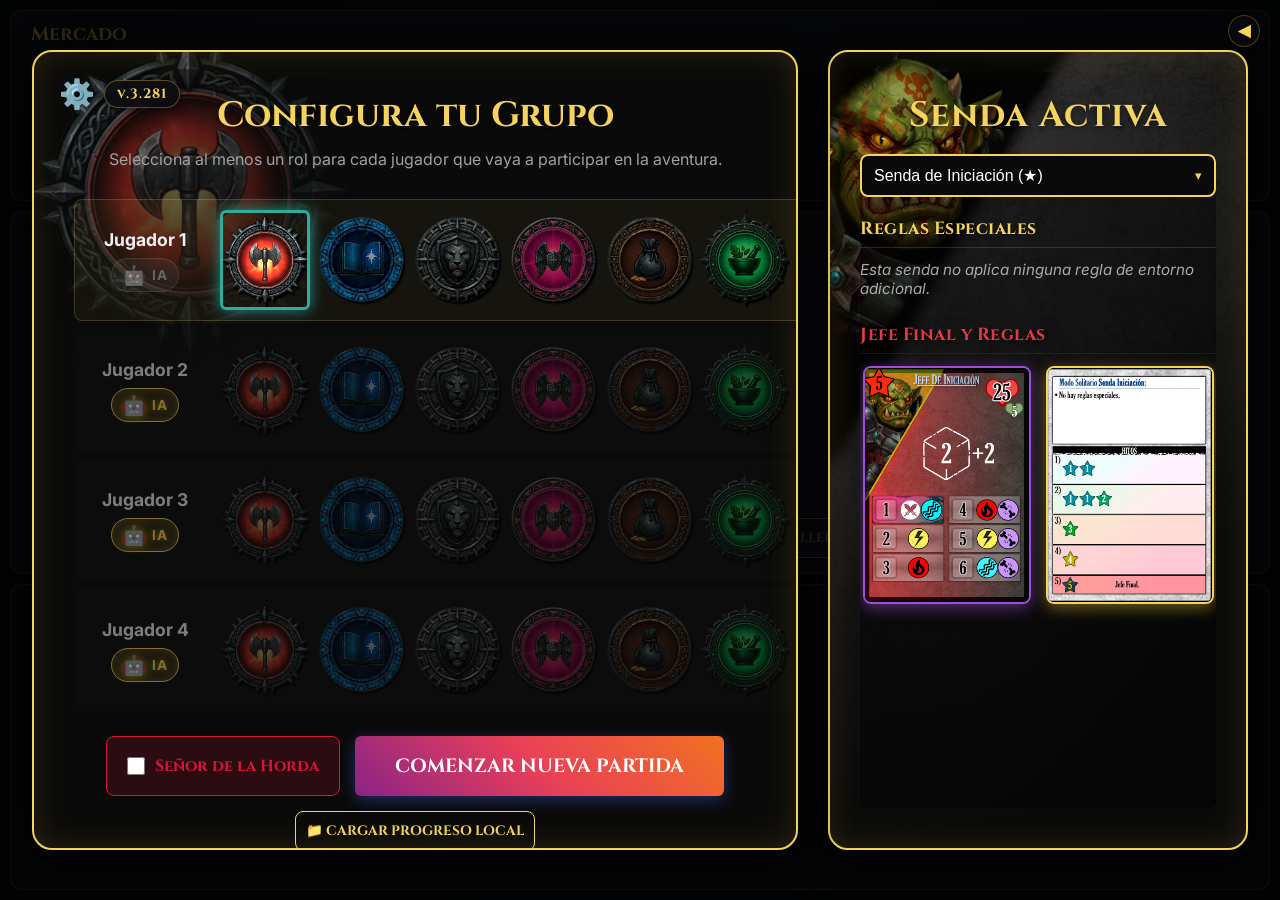
==== index.html @ d4ce9711 "UI: Corregir descripciones de las mejoras del Señor de la Horda para que coincidan exactamente con e" ====
<!DOCTYPE html>
<html lang="es">

<head>
    <meta charset="UTF-8">
    <meta name="viewport" content="width=device-width, initial-scale=1.0">
    <title>Malditos Goblins</title>
    <link rel="stylesheet" href="css/style.css?v=3.281">

    <link rel="icon" type="image/png" href="assets/g1.png">
    <link href="https://fonts.googleapis.com/css2?family=Cinzel:wght@400;700&family=Inter:wght@300;400;600&display=swap"
        rel="stylesheet">
    <script src="js/database.js?v=3.281"></script>

    <style>
        #hl-summon-buttons img,
        #hl-summon-buttons span {
            
            -webkit-user-drag: none !important;
            
        }
    </style>
</head>

<body>
    <!-- PANTALLA DE PRESENTACIÓN (SPLASH SCREEN) -->
    <div id="splash-screen"
        style="position: fixed; top: 0; left: 0; width: 100vw; height: 100vh; background: #0a0a0f; z-index: 999999; display: flex; align-items: center; justify-content: center; transition: opacity 0.8s ease-in-out, visibility 0.8s ease-in-out;">
        <picture id="game-logo-picture" style="display: contents;">
            <source media="(max-width: 768px)" srcset="assets/logomov.png">
            <img id="game-logo" src="assets/logo.png" alt="Malditos Goblins Logo"
                style="max-width: 80%; max-height: 80%; animation: splash-intro 0.7s cubic-bezier(0.25, 1, 0.5, 1) forwards;">
        </picture>
        <script>
            // La etiqueta <picture> maneja automáticamente el cambio de logo en móviles sin retrasos.
            // Solo queda la lógica para el Logo Estacional en escritorio.

            // Lógica para Logo Estacional inmediata
            if (typeof DB !== 'undefined' && DB.seasonalLogos) {
                const now = new Date();
                const currentMM = String(now.getMonth() + 1).padStart(2, '0');
                const currentDD = String(now.getDate()).padStart(2, '0');
                const currentMMDD = `${currentMM}-${currentDD}`;
          
                for (let season of DB.seasonalLogos) {
                    let isActive = false;
                    if (season.fecha_inicio <= season.fecha_fin) {
                        isActive = currentMMDD >= season.fecha_inicio && currentMMDD <= season.fecha_fin;
                    } else {
                        isActive = currentMMDD >= season.fecha_inicio || currentMMDD <= season.fecha_fin;
                    }
          
                    if (isActive) {
                        if (window.innerWidth > 768) {
                            document.getElementById('game-logo').src = season.imagen_mostrar;
                        }
                        break;
                    }
                }
            }
        </script>
    </div>

    <!-- HISTORIAL FLOTANTE GLOBAL -->
    <div
        style="position: fixed; top: 15px; right: 20px; z-index: 99999; display: flex; flex-direction: column; align-items: center; gap: 8px;">
        <!-- BOTÓN FLOTANTE DE TUTORIAL -->


        <div style="display: flex; gap: 8px; align-items: center;">
            <div id="global-menu-collapsible" style="display: none; gap: 8px; align-items: center;">
                <label style="color: #fff; font-size: 0.8rem; display: flex; align-items: center; gap: 5px; cursor: pointer; background: rgba(10,10,15,0.9); padding: 4px 8px; border-radius: 12px; border: 1px solid rgba(212,175,55,0.3);">
                    <input type="checkbox" id="cheat-dice-toggle" style="accent-color: var(--accent-red); cursor: pointer;">
                    Trampas
                </label>
                <button id="btn-toggle-log" class="btn secondary"
                    style="font-size: 0.85rem; padding: 6px 14px; border-radius: 20px; background: rgba(10,10,15,0.9); box-shadow: 0 2px 10px rgba(0,0,0,0.5); display: flex; align-items: center; gap: 6px; border: 1px solid rgba(212, 175, 55, 0.3); height: 32px;"
                    title="Ver Historial de Acciones">📜</button>
                <button id="btn-debug-combat" class="btn secondary"
                    style="border-radius: 20px; padding: 6px 14px; font-size: 0.85rem; box-shadow: 0 2px 10px rgba(0,0,0,0.5); display: flex; align-items: center; gap: 6px; background: rgba(10,10,15,0.9); border: 1px solid #ff3366; color: #ff3366; height: 32px;"
                    title="Ver último combate">🐞</button>
                <button id="btn-save-game" class="btn secondary"
                    style="font-size: 0.85rem; padding: 6px 14px; border-radius: 20px; background: rgba(10,10,15,0.9); box-shadow: 0 2px 10px rgba(0,0,0,0.5); display: flex; align-items: center; gap: 6px; border: 1px solid rgba(212, 175, 55, 0.3); height: 32px;"
                    title="Guardar Partida">💾</button>
                <button id="btn-download-game" class="btn secondary"
                    style="font-size: 0.85rem; padding: 6px 14px; border-radius: 20px; background: rgba(10,10,15,0.9); box-shadow: 0 2px 10px rgba(0,0,0,0.5); display: flex; align-items: center; gap: 6px; border: 1px solid rgba(212, 175, 55, 0.3); height: 32px;"
                    title="Descargar Progreso (Logros)">📥</button>
			    <button id="btn-open-settings" class="btn secondary"
                    style="font-size: 0.85rem; padding: 6px 14px; border-radius: 20px; background: rgba(10,10,15,0.9); box-shadow: 0 2px 10px rgba(0,0,0,0.5); display: flex; align-items: center; gap: 6px; border: 1px solid rgba(212, 175, 55, 0.3); height: 32px;"
                    title="Ajustes de Partida">⚙️</button>
                <button id="btn-toggle-bots" class="btn secondary hidden"
                    style="font-size: 0.85rem; padding: 6px 14px; border-radius: 20px; background: rgba(10,10,15,0.9); box-shadow: 0 2px 10px rgba(0,0,0,0.5); display: flex; align-items: center; gap: 6px; border: 1px solid rgba(212, 175, 55, 0.3); height: 32px;"
                    title="Pausar/Reanudar Bots">⏸️ Bots</button>
            </div>
            <button id="btn-toggle-global-menu" class="btn secondary"
                style="font-size: 1rem; padding: 6px 14px; border-radius: 20px; background: rgba(10,10,15,0.9); box-shadow: 0 2px 10px rgba(0,0,0,0.5); display: flex; align-items: center; justify-content: center; border: 1px solid rgba(212, 175, 55, 0.3); height: 32px; width: 32px;"
                title="Expandir Menú">◀</button>
        </div>
        <button id="btn-tutorial" class="btn primary hidden"
            style="border-radius: 20px; padding: 6px 14px; font-size: 0.85rem; box-shadow: 0 4px 15px rgba(0,0,0,0.8); display: flex; align-items: center; gap: 6px; background: linear-gradient(45deg, #235f8a, #40bae9, #21f2df); border: none; height: 32px;">
            <span style="font-size: 1rem;">❔</span> Ayuda
        </button>


        <!-- POPUP HISTORIAL DESPLEGABLE -->
        <div id="log-panel" style="display: none; position: absolute; top: calc(100% + 5px); right: 0; width: 630px; height: 300px; min-height: 100px; resize: vertical; overflow-y: auto; background: rgba(10, 10, 15, 0.95); border: 2px solid var(--gold); border-radius: 8px; box-shadow: 0 5px 20px rgba(0,0,0,0.9); flex-direction: column; z-index: 10000;">
            <div style="padding: 8px 12px; border-bottom: 1px solid rgba(212, 175, 55, 0.4); display: flex; justify-content: space-between; align-items: center; background: rgba(0,0,0,0.3);">
                <span style="color: var(--gold); font-family: 'Cinzel', serif; font-weight: bold; font-size: 0.9rem; letter-spacing: 1px;">Historial de Acciones</span>
                <div style="display: flex; gap: 5px;">
                    <button id="btn-export-json" class="btn secondary" style="font-size: 0.75rem; padding: 4px 10px; height: auto; border-radius: 15px; border: 1px solid #4cc9f0; color: #4cc9f0; background: transparent; cursor: pointer;">💾 Exportar JSON</button>
                    <button id="btn-export-log" class="btn secondary" style="font-size: 0.75rem; padding: 4px 10px; height: auto; border-radius: 15px; border: 1px solid rgba(212, 175, 55, 0.5);">💾 Exportar HTML</button>
                </div>
            </div>
            <div id="log-content"
                style="padding: 10px; overflow-y: auto; flex-grow: 1; display: flex; flex-direction: column; gap: 5px; font-family: 'Inter', sans-serif; font-size: 0.85rem; color: #ddd;">
                <!-- Logs llenados por JS -->
            </div>
        </div>
    </div>

    <div id="game-container">

        <!-- ZONA SUPERIOR: MERCADO -->
        <header id="market-zone" style="flex-direction: column; align-items: center; padding-top: 5px; margin-bottom: 0; overflow-y: hidden;">

            <div class="market-title" id="market-title-el">
                <h2>Mercado</h2>
            </div>
            <div class="market-decks" id="market-decks">
                <!-- Se llenarán dinámicamente -->
            </div>
<!-- ZONA DEL SEÑOR DE LA HORDA (Invocaciones) -->
              <div id="hl-summon-buttons" style="display: none; flex-wrap: nowrap; gap: 5px; max-width: 100%; padding: 0 10px; overflow-x: auto; overflow-y: hidden; width: 100%; scroll-behavior: smooth;">
                    <!-- INVOCACIONES -->
                    <button class="btn secondary hl-summon-btn" data-level="1" style="border-color: crimson; color: crimson; background: rgba(220,20,60,0.1); flex: 0 0 auto; font-size: 1.05rem; padding: 4px 6px; display: flex; flex-direction: column; align-items: center; justify-content: center; gap: 5px;">
                        <img src="assets/Monstruos/t1.webp" style="height: 125px; object-fit: contain;">
                        <span><span class="cost-text">1</span> PR</span>
                    </button>
                    <button class="btn secondary hl-summon-btn" data-level="2" style="border-color: crimson; color: crimson; background: rgba(220,20,60,0.1); flex: 0 0 auto; font-size: 1.05rem; padding: 4px 6px; display: flex; flex-direction: column; align-items: center; justify-content: center; gap: 5px;">
                        <img src="assets/Monstruos/t2.webp" style="height: 125px; object-fit: contain;">
                        <span><span class="cost-text">2</span> PR</span>
                    </button>
                    <button class="btn secondary hl-summon-btn" data-level="3" style="border-color: crimson; color: crimson; background: rgba(220,20,60,0.1); flex: 0 0 auto; font-size: 1.05rem; padding: 4px 6px; display: flex; flex-direction: column; align-items: center; justify-content: center; gap: 5px;">
                        <img src="assets/Monstruos/t3.webp" style="height: 125px; object-fit: contain;">
                        <span><span class="cost-text">4</span> PR</span>
                    </button>
                    <button class="btn secondary hl-summon-btn" data-level="4" style="border-color: crimson; color: crimson; background: rgba(220,20,60,0.1); flex: 0 0 auto; font-size: 1.05rem; padding: 4px 6px; display: flex; flex-direction: column; align-items: center; justify-content: center; gap: 5px;">
                        <img src="assets/Monstruos/t4.webp" style="height: 125px; object-fit: contain;">
                        <span><span class="cost-text">6</span> PR</span>
                    </button>
                    <button class="btn secondary hl-summon-btn" data-level="5" style="border-color: crimson; color: crimson; background: rgba(220,20,60,0.1); flex: 0 0 auto; font-size: 1.05rem; padding: 4px 6px; display: flex; flex-direction: column; align-items: center; justify-content: center; gap: 5px;">
                        <img src="assets/Monstruos/t5.webp" style="height: 125px; object-fit: contain;">
                        <span><span class="cost-text">9</span> PR</span>
                    </button>
                    <div style="width: 10px; background: transparent; margin: 0; flex: 0 0 auto;"></div>
                    <button class="btn secondary hl-summon-btn" data-level="boss_cazador" style="border-color: #ff3366; color: #ff3366; background: rgba(255,51,102,0.15); font-weight: bold; flex: 0 0 auto; font-size: 1.05rem; padding: 4px 6px; display: flex; flex-direction: column; align-items: center; justify-content: center; gap: 5px;">
                        <img src="assets/Monstruos/Jefes/t5_El-Cazador.webp" style="height: 125px; object-fit: contain;">
                        <span><span class="cost-text">15</span> PR</span>
                    </button>
                    <button class="btn secondary hl-summon-btn" data-level="boss_recaudador" style="border-color: #ff3366; color: #ff3366; background: rgba(255,51,102,0.15); font-weight: bold; flex: 0 0 auto; font-size: 1.05rem; padding: 4px 6px; display: flex; flex-direction: column; align-items: center; justify-content: center; gap: 5px;">
                        <img src="assets/Monstruos/Jefes/t5_Gran-Recaudador.webp" style="height: 125px; object-fit: contain;">
                        <span><span class="cost-text">17</span> PR</span>
                    </button>
                    <button class="btn secondary hl-summon-btn" data-level="boss_rey_brujo" style="border-color: #ff3366; color: #ff3366; background: rgba(255,51,102,0.15); font-weight: bold; flex: 0 0 auto; font-size: 1.05rem; padding: 4px 6px; display: flex; flex-direction: column; align-items: center; justify-content: center; gap: 5px;">
                        <img src="assets/Monstruos/Jefes/t5_Rey-Brujo.webp" style="height: 125px; object-fit: contain;">
                        <span><span class="cost-text">18</span> PR</span>
                    </button>
                    <button class="btn secondary hl-summon-btn" data-level="boss_piromante" style="border-color: #ff3366; color: #ff3366; background: rgba(255,51,102,0.15); font-weight: bold; flex: 0 0 auto; font-size: 1.05rem; padding: 4px 6px; display: flex; flex-direction: column; align-items: center; justify-content: center; gap: 5px;">
                        <img src="assets/Monstruos/Jefes/t5_El-Piromante.webp" style="height: 125px; object-fit: contain;">
                        <span><span class="cost-text">18</span> PR</span>
                    </button>
                    <button class="btn secondary hl-summon-btn" data-level="boss_guerrero" style="border-color: #ff3366; color: #ff3366; background: rgba(255,51,102,0.15); font-weight: bold; flex: 0 0 auto; font-size: 1.05rem; padding: 4px 6px; display: flex; flex-direction: column; align-items: center; justify-content: center; gap: 5px;">
                        <img src="assets/Monstruos/Jefes/t5_Señor-de-la-Guerra.webp" style="height: 125px; object-fit: contain;">
                        <span><span class="cost-text">19</span> PR</span>
                    </button>
                    <button class="btn secondary hl-summon-btn" data-level="boss_la_madre" style="border-color: #ff3366; color: #ff3366; background: rgba(255,51,102,0.15); font-weight: bold; flex: 0 0 auto; font-size: 1.05rem; padding: 4px 6px; display: flex; flex-direction: column; align-items: center; justify-content: center; gap: 5px;">
                        <img src="assets/Monstruos/Jefes/t5_La-Madre.webp" style="height: 125px; object-fit: contain;">
                        <span><span class="cost-text">21</span> PR</span>
                    </button>
                    
                    <!-- SEPARADOR VISUAL -->
                    <div style="width: 10px; background: transparent; margin: 0; flex: 0 0 auto;"></div>

                    <!-- MEJORAS -->
                    <button class="btn secondary hl-upgrade-btn" data-upgrade="piel" title="Piel de Cuero (+1 Absorción de daño, acumulable)" style="border-color: #8a2be2; color: #8a2be2; background: rgba(138,43,226,0.1); flex: 0 0 auto; font-size: 1.05rem; padding: 4px 6px; display: flex; flex-direction: column; align-items: center; justify-content: center; gap: 5px;">
                        <span style="font-size: 54px; line-height: 125px; display: inline-block; filter: drop-shadow(0 0 2px #fff);">🛡️</span>
                        <span><span class="upg-cost-text">1</span> PR</span>
                    </button>
                    <button class="btn secondary hl-upgrade-btn" data-upgrade="frenesi" title="Frenesí (+1 Daño en Represalia, acumulable)" style="border-color: #8a2be2; color: #8a2be2; background: rgba(138,43,226,0.1); flex: 0 0 auto; font-size: 1.05rem; padding: 4px 6px; display: flex; flex-direction: column; align-items: center; justify-content: center; gap: 5px;">
                        <span style="font-size: 54px; line-height: 125px; display: inline-block; filter: drop-shadow(0 0 2px #ff0000);">⚔️</span>
                        <span><span class="upg-cost-text">1</span> PR</span>
                    </button>
                    <button class="btn secondary hl-upgrade-btn" data-upgrade="armadura" title="Armadura Reactiva (1 Daño al atacarle sin escudo, acumulable)" style="border-color: #8a2be2; color: #8a2be2; background: rgba(138,43,226,0.1); flex: 0 0 auto; font-size: 1.05rem; padding: 4px 6px; display: flex; flex-direction: column; align-items: center; justify-content: center; gap: 5px;">
                        <span style="font-size: 54px; line-height: 125px; display: inline-block; filter: drop-shadow(0 0 2px #ffaa00);">💥</span>
                        <span><span class="upg-cost-text">2</span> PR</span>
                    </button>
                    <div style="width: 10px; background: transparent; margin: 0; flex: 0 0 auto;"></div>
                    <button class="btn secondary hl-upgrade-btn" data-upgrade="escozor" title="Imbuir Escozor (Escozor al impactar)" style="border-color: #ff9900; color: #ff9900; background: rgba(255,153,0,0.1); flex: 0 0 auto; font-size: 1.05rem; padding: 4px 6px; display: flex; flex-direction: column; align-items: center; justify-content: center; gap: 5px;">
                        <span style="font-size: 54px; line-height: 125px; display: inline-block;">🔥</span>
                        <span><span class="upg-cost-text">1</span> PR</span>
                    </button>
                    <button class="btn secondary hl-upgrade-btn" data-upgrade="calambre" title="Imbuir Calambre (Calambre al impactar)" style="border-color: #ff9900; color: #ff9900; background: rgba(255,153,0,0.1); flex: 0 0 auto; font-size: 1.05rem; padding: 4px 6px; display: flex; flex-direction: column; align-items: center; justify-content: center; gap: 5px;">
                        <span style="font-size: 54px; line-height: 125px; display: inline-block;">⚡</span>
                        <span><span class="upg-cost-text">1</span> PR</span>
                    </button>
                    <button class="btn secondary hl-upgrade-btn" data-upgrade="tembleque" title="Imbuir Tembleque (Tembleque al impactar)" style="border-color: #ff9900; color: #ff9900; background: rgba(255,153,0,0.1); flex: 0 0 auto; font-size: 1.05rem; padding: 4px 6px; display: flex; flex-direction: column; align-items: center; justify-content: center; gap: 5px;">
                        <span style="font-size: 54px; line-height: 125px; display: inline-block;">🧊</span>
                        <span><span class="upg-cost-text">2</span> PR</span>
                    </button>

              
        </header>

        <!-- ZONA CENTRAL: CAMPO DE BATALLA -->
        <main id="battlefield-zone">
            <!-- PASTILLA IZQUIERDA: NIVEL Y PEX DEL GRUPO -->
            <div class="group-info">
                <h2 style="margin: 0; font-size: 1.2rem; color: var(--gold);">⭐ Nivel: <span id="group-level">1</span>
                </h2>
                <p style="margin: 0; font-size: 0.9rem; color: #ccc;">✨ PEX: <span id="group-pex">0</span>/<span
                        id="group-next-pex">2</span></p>
            </div>

            <div class="wave-info" style="text-align: center;">
                <h2 style="margin: 0; font-size: 1.2rem;">Oleada: <span id="wave-level">1</span></h2>

                <div id="action-stars-container"
                    style="display: flex; gap: 6px; justify-content: center; align-items: center;">
                    <span class="action-star"
                        style="color: #444; font-size: 1.4rem; transition: color 0.3s ease;">★</span>
                    <span class="action-star"
                        style="color: #444; font-size: 1.4rem; transition: color 0.3s ease;">★</span>
                    <span class="action-star"
                        style="color: #444; font-size: 1.4rem; transition: color 0.3s ease;">★</span>
                </div>
            </div>

            <!-- Señor de la Horda Info -->
            

            <!-- Action Notification (Centered in Battlefield) -->
            <div id="action-notification" class="hidden">
                <div class="action-toast-content"
                    style="display: flex; flex-direction: column; align-items: center; gap: 5px;">
                    <span class="action-label">ACCIÓN</span>
                    <div id="toast-action-stars" style="display: flex; gap: 10px; justify-content: center;">
                        <span class="toast-star"
                            style="color: #444; font-size: 2.5rem; transition: color 0.3s ease;">★</span>
                        <span class="toast-star"
                            style="color: #444; font-size: 2.5rem; transition: color 0.3s ease;">★</span>
                        <span class="toast-star"
                            style="color: #444; font-size: 2.5rem; transition: color 0.3s ease;">★</span>
                    </div>
                </div>
            </div>

            <div class="goblins-container" id="goblins-container">
                <!-- Se llenarán dinámicamente -->
            </div>

            <div class="battle-actions" id="action-buttons" style="justify-content: center; position: relative;">
                <div id="hito-actions" style="display: flex; gap: 5px; position: absolute; left: 20px;">
                    <button id="btn-deploy-hito" class="btn secondary"
                        style="font-size: 0.85rem; padding: 5px 10px; position: relative;"><span class="btn-text">Enfrentar Hito 1</span><img src="assets/btn_hito.png" class="mobile-btn-icon" alt="Hito"><span class="hito-mobile-number">1</span></button>
                    <button id="btn-info-hitos" class="btn secondary"
                        style="font-size: 0.85rem; border-radius: 50%; width: 30px; padding: 0;">?</button>
                <button id="btn-horda-pr" class="btn secondary hidden" style="font-size: 0.85rem; padding: 5px 10px; position: relative; border-color: #ff3333; color: #ff3333; cursor: help;">
                    <span class="btn-text" style="color: #ff3333; font-weight: bold;">PUNTOS DE RENCOR: <span id="horda-pr">0</span></span>
                    <img src="assets/icoSH.png" class="mobile-btn-icon" alt="Rencor" style="filter: drop-shadow(0 0 2px red);">
                    <span class="hito-mobile-number" id="horda-pr-mobile" style="color: white; text-shadow: 0 0 2px red;">0</span>
                </button>
                </div>

                <button id="btn-confirm-attack" class="btn primary"
                    title="Selecciona goblins en la mesa y pulsa aquí para atacarlos"><span class="txt-largo">Atacar Goblins (0)</span><span class="txt-corto">Atacar (0)</span><img src="assets/btn_combat.png" class="mobile-btn-icon" alt="Atacar"></button>
                <button id="btn-gold" class="btn secondary"><span class="txt-largo">Cobrar 1 mo</span><span class="txt-corto">+1 mo</span><img src="assets/btn_gold.png" class="mobile-btn-icon" alt="Oro"></button>
                <button id="btn-gold-dmg" class="btn secondary"><span class="txt-largo">Cobrar 2 mo + 1 Daño</span><span class="txt-corto">+2 mo + 1 Daño</span><img src="assets/btn_gold-dmg.png" class="mobile-btn-icon" alt="Oro y Daño"></button>
                <button id="btn-role" class="btn secondary"><span class="btn-text">Rellenar Rol</span><img src="assets/btn_role.png" class="mobile-btn-icon" alt="Rol"></button>

                <button id="btn-hl-toggle-view" class="btn secondary" style="display: none; padding: 5px 15px; background: rgba(50,50,50,0.8); color: white; border: 1px solid #555; border-radius: 5px; cursor: pointer; font-family: 'Cinzel', serif; font-weight: bold; transition: all 0.2s; margin-right: 10px;">
                      Mercado
                  </button>
                  <button id="btn-end-turn" class="btn primary"
                    style="background: linear-gradient(45deg, #2a9d8f, #264653);"><span class="txt-largo">Finalizar Turno</span><span class="txt-corto">Finalizar</span></button>
            </div>
        </main>

        <footer id="players-zone">
            <div class="players-container" id="players-container">
                <!-- Se llenará dinámicamente con los paneles de los jugadores -->
            </div>
        </footer>
    </div>

    <div id="combat-overlay" class="hidden">
        <!-- SVG para las flechas de asignación de dados y objetivos -->
        <svg id="combat-arrows-svg" style="position: absolute; top: 0; left: 0; width: 100%; height: 100%; pointer-events: none; z-index: 1000;">
            <defs>
                <marker id="arrowhead-gold" markerWidth="6" markerHeight="5" refX="5" refY="2.5" orient="auto">
                    <path d="M0,0 L6,2.5 L0,5 Z" fill="#d4af37"></path>
                </marker>
                <marker id="arrowhead-blue" markerWidth="6" markerHeight="5" refX="5" refY="2.5" orient="auto">
                    <path d="M0,0 L6,2.5 L0,5 Z" fill="#00d2ff"></path>
                </marker>
                <marker id="arrowhead-green" markerWidth="6" markerHeight="5" refX="5" refY="2.5" orient="auto">
                    <path d="M0,0 L6,2.5 L0,5 Z" fill="#33cc33"></path>
                </marker>
                <marker id="arrowhead-red" markerWidth="6" markerHeight="5" refX="5" refY="2.5" orient="auto">
                    <path d="M0,0 L6,2.5 L0,5 Z" fill="#ff4d4d"></path>
                </marker>
            </defs>
        </svg>
        <div class="combat-panel"
            style="max-width: 95%; width: 95%; height: 91vh; display: flex; flex-direction: row; gap: 20px;">
            <!-- SIDEBAR IZQUIERDO -->
            <div id="combat-sidebar"
                style="width: 250px; flex-shrink: 0; display: flex; flex-direction: column; border-right: 1px solid rgba(212, 175, 55, 0.3); padding-right: 20px; justify-content: space-between;">
                <div>
                    <h2 id="combat-title" style="font-size: 1.25rem; text-transform: uppercase;">Fase de Combate</h2>
                    
					<div id="combat-player-stats"
                        style="display: flex; flex-direction: column; gap: 10px; text-align: left;"></div>
						
                    <!-- Contenedor para bocadillos de bot en combate -->
                    <div id="combat-bot-bubbles-container" style="position: relative; margin-top: 20px; width: 100%;">
                        <!-- Bocadillos de combate para hasta 4 jugadores -->
                        <div id="combat-bot-bubble-0" class="combat-bot-bubble" style="display: none;">
                            <div id="combat-bot-bubble-text-0" style="line-height: 1.4;"></div>
                            <div style="position: absolute; bottom: -10px; left: 50%; transform: translateX(-50%); width: 0; height: 0; border-left: 10px solid transparent; border-right: 10px solid transparent; border-top: 10px solid var(--gold); transition: border-top-color 0.3s;"></div>
                            <div style="position: absolute; bottom: -7px; left: 50%; transform: translateX(-50%); width: 0; height: 0; border-left: 7px solid transparent; border-right: 7px solid transparent; border-top: 7px solid rgba(245, 245, 250, 0.95);"></div>
                        </div>
                        <div id="combat-bot-bubble-1" class="combat-bot-bubble" style="display: none;">
                            <div id="combat-bot-bubble-text-1" style="line-height: 1.4;"></div>
                            <div style="position: absolute; bottom: -10px; left: 50%; transform: translateX(-50%); width: 0; height: 0; border-left: 10px solid transparent; border-right: 10px solid transparent; border-top: 10px solid var(--gold); transition: border-top-color 0.3s;"></div>
                            <div style="position: absolute; bottom: -7px; left: 50%; transform: translateX(-50%); width: 0; height: 0; border-left: 7px solid transparent; border-right: 7px solid transparent; border-top: 7px solid rgba(245, 245, 250, 0.95);"></div>
                        </div>
                        <div id="combat-bot-bubble-2" class="combat-bot-bubble" style="display: none;">
                            <div id="combat-bot-bubble-text-2" style="line-height: 1.4;"></div>
                            <div style="position: absolute; bottom: -10px; left: 50%; transform: translateX(-50%); width: 0; height: 0; border-left: 10px solid transparent; border-right: 10px solid transparent; border-top: 10px solid var(--gold); transition: border-top-color 0.3s;"></div>
                            <div style="position: absolute; bottom: -7px; left: 50%; transform: translateX(-50%); width: 0; height: 0; border-left: 7px solid transparent; border-right: 7px solid transparent; border-top: 7px solid rgba(245, 245, 250, 0.95);"></div>
                        </div>
                        <div id="combat-bot-bubble-3" class="combat-bot-bubble" style="display: none;">
                            <div id="combat-bot-bubble-text-3" style="line-height: 1.4;"></div>
                            <div style="position: absolute; bottom: -10px; left: 50%; transform: translateX(-50%); width: 0; height: 0; border-left: 10px solid transparent; border-right: 10px solid transparent; border-top: 10px solid var(--gold); transition: border-top-color 0.3s;"></div>
                            <div style="position: absolute; bottom: -7px; left: 50%; transform: translateX(-50%); width: 0; height: 0; border-left: 7px solid transparent; border-right: 7px solid transparent; border-top: 7px solid rgba(245, 245, 250, 0.95);"></div>
                        </div>
                    </div>

                    
                </div>
                <div style="display: flex; flex-direction: column; gap: 10px; margin-top: 20px;">
                    <button id="btn-cancel-combat" class="btn secondary">Cancelar Combate</button>
                </div>
            </div>

            <!-- ZONA PRINCIPAL DERECHA -->
            <div id="combat-main"
                style="flex-grow: 1; display: flex; flex-direction: column; justify-content: flex-start; overflow-y: auto; padding: 1px 0;">
                <div
                    style="margin: 0 auto; padding-top: 10px; display: flex; flex-direction: column; gap: 10px; align-items: center; width: 100%;">
                    <div id="combat-goblins-container"
                        style="display: flex; gap: 20px; justify-content: center; flex-wrap: wrap; align-items: center; width: 100%; margin-bottom: 15px;">
                    </div>

                    <div id="combat-dice-pool"
                        style="display: flex; gap: 15px; flex-wrap: wrap; justify-content: center; width: 100%;">
                        <!-- Dados dinámicos -->
                    </div>

                    <div class="combat-equipment" id="combat-equipment-slots"
                        style="width: 100%; justify-content: center;">
                        <!-- Se llenará dinámicamente -->
                    </div>
                    <button id="btn-resolve-combat" class="btn primary"
                        style="margin-top: 10px; padding: 12px 40px; min-width: 220px; font-size: 1.1rem;">Resolver
                        Ataque</button>
                    <!-- Loader para cuando gestiona un Bot -->
                    <div id="bot-combat-loader" class="hidden" style="margin-top: 10px; display: flex; flex-direction: column; align-items: center; gap: 8px;">
                        <div class="bot-combat-spinner"></div>
                        <div id="bot-combat-countdown" style="font-family: 'Cinzel', serif; color: var(--gold); font-size: 1.1rem; font-weight: bold; letter-spacing: 1px; text-shadow: 0 2px 4px rgba(0,0,0,0.8);">El bot está decidiendo...</div>
                    </div>
                </div>
            </div>
        </div>
    </div>

            <!-- MODAL DE INICIO Y SETUP -->
    <div id="setup-modal" class="modal">
      <div id="setup-modal-layout">
        <!-- PANEL IZQUIERDO: CONFIGURACION DE GRUPO -->
        <div class="modal-content" id="setup-content"
            style="max-width: 1150px; width: 95%; height: 800px; max-height: 92vh; overflow-y: auto; padding: 40px; position: relative; margin: 0; box-sizing: border-box; display: flex; flex-direction: column; justify-content: space-between; border: 2px solid var(--gold); border-radius: 20px; box-shadow: 0 10px 50px rgba(0,0,0,0.9), inset 0 0 35px rgba(212, 175, 55, 0.15); background: rgba(10, 10, 10, 0.95);">
            <div id="setup-header-wrapper">
                <!-- BOTON DE ENGRANAJE PARA AJUSTES INICIALES -->
                <button id="btn-open-settings-setup"
                    style="position: absolute; top: 25px; left: 25px; background: transparent; border: none; font-size: 1.8rem; cursor: pointer; display: flex; align-items: center; justify-content: center; color: var(--gold); transition: transform 0.3s ease; padding: 0; box-shadow: none;"
                    title="Ajustes Iniciales de Partida" onmouseover="this.style.transform='rotate(45deg)'"
                    onmouseout="this.style.transform='rotate(0deg)'">
                    ⚙️
                </button>

                <div id="game-version-badge"
                    style="position: absolute; top: 28px; left: 70px; z-index: 10; font-family: 'Cinzel', serif; font-size: 0.85rem; font-weight: bold; color: var(--gold); background: rgba(10, 10, 15, 0.8); padding: 4px 12px; border: 1px solid rgba(212, 175, 55, 0.4); border-radius: 20px; box-shadow: 0 2px 10px rgba(0,0,0,0.5); backdrop-filter: blur(5px); letter-spacing: 1px;">
                    v.3.281
                </div>

                <h2 class="setup-title" style="margin-top: 0; margin-bottom: 10px; font-size: 2.2rem; text-align: center;">Configura tu Grupo</h2>
                <p class="setup-subtitle" style="font-size: 1rem; color: var(--text-dim); margin-bottom: 30px; text-align: center;">Selecciona al menos un rol para cada jugador que vaya a participar en la aventura.</p>
                
                

                <div id="setup-columns-container" style="display: flex; gap: 40px; align-items: flex-start; justify-content: space-between;">
                    <!-- COLUMNA IZQUIERDA: SELECCION -->
                    <div id="role-selection-container"
                        style="flex-grow: 1; text-align: left; display: flex; flex-direction: column; gap: 8px;">
                        <!-- Se llena dinamicamente -->
                    </div>

                    <!-- COLUMNA DERECHA: VISOR DE CARTA DE ROL Y LOGROS -->
                    <div style="display: flex; flex-direction: column; gap: 10px;">
                        <div id="setup-role-preview"
                            style="width: 260px; flex-shrink: 0; display: flex; flex-direction: column; align-items: center; justify-content: flex-start; background: rgba(0,0,0,0.5); border: 1px solid rgba(255,255,255,0.15); border-radius: 16px; padding: 15px 15px 10px 15px; height: 430px; min-height: 430px; max-height: 430px; box-sizing: border-box; overflow: hidden; box-shadow: inset 0 0 25px rgba(0,0,0,0.6);">
                            <div id="setup-role-name"
                                style="margin-bottom: 10px; width: 100%; height: 26px; flex-shrink: 0; display: flex; align-items: center; justify-content: center; font-size: 1.1rem; font-weight: 700; letter-spacing: 1px; color: var(--gold); text-align: center; font-family: 'Cinzel', serif; text-shadow: 0 2px 5px rgba(0,0,0,0.8);">
                            </div>
                            <div id="setup-role-card"
                                style="width: 180px; height: 270px; flex-shrink: 0; background-image: url('assets/Roles/back_rol.webp'); background-size: cover; background-position: center; border-radius: 10px; border: 2px solid var(--gold); box-shadow: 0 6px 20px rgba(0,0,0,0.7); transition: background-image 0.2s ease;">
                            </div>
                            <div id="setup-role-effect"
                                style="margin-top: 12px; width: 100%; height: 60px; min-height: 60px; max-height: 60px; flex-shrink: 0; display: flex; align-items: flex-start; justify-content: center; font-size: 0.9rem; font-weight: 600; line-height: 1.3; letter-spacing: 0.5px; color: var(--gold); text-align: center; font-family: 'Cinzel', serif; overflow: hidden;">
                            </div>
                        </div>
                        <div id="setup-role-achievements"
                            style="width: 290px; display: flex; flex-wrap: wrap; gap: 4px; justify-content: center;">
                        </div>
                    </div>
                </div>
            </div>

            <div id="setup-start-buttons" style="display: flex; flex-direction: row; flex-wrap: wrap; gap: 15px; margin-top: 25px; justify-content: center;">
                <label id="lbl-horde-lord" style="cursor: pointer; display: flex; align-items: center; gap: 10px; background: rgba(220, 20, 60, 0.15); border: 1px solid crimson; padding: 10px 20px; border-radius: 8px; color: crimson; font-weight: bold; font-family: 'Cinzel', serif; transition: all 0.3s;">
                        <input type="checkbox" id="toggle-horde-lord" style="accent-color: crimson; width: 18px; height: 18px; cursor: pointer;">
                        Señor de la Horda
                    </label>
                <button id="btn-start-game" class="btn primary"
                    style="padding: 15px 40px; font-size: 1.2rem; min-width: 250px; font-family: 'Cinzel', serif;">
                    Comenzar Nueva Partida
                </button>
                <button id="btn-load-game" class="btn primary"
                    style="display: none; padding: 10px; font-size: 0.85rem; font-family: 'Cinzel', serif; background: linear-gradient(45deg, #1f6b45, #2ecc71); box-shadow: 0 0 15px rgba(46, 204, 113, 0.5);">
                    &#128190; Continuar Partida Guardada
                </button>
                <button id="btn-load-file" class="btn secondary" style="padding: 10px; font-size: 0.85rem; font-family: 'Cinzel', serif; border: 1px solid var(--gold); border-radius: 8px;">
                    📁 Cargar Progreso Local
                </button>
                <input type="file" id="input-load-file" accept=".json" style="display: none;">
            </div>
        </div>

        <!-- PANEL DERECHO: SELECCION DE SENDA -->
        <div class="modal-content" id="setup-senda-content"
            style="max-width: 420px; width: 95%; height: 800px; max-height: 92vh; overflow-y: auto; padding: 40px 30px; margin: 0; box-sizing: border-box; display: flex; flex-direction: column; justify-content: flex-start; border: 2px solid var(--gold); border-radius: 20px; box-shadow: 0 10px 50px rgba(0,0,0,0.9), inset 0 0 35px rgba(212, 175, 55, 0.15); background: rgba(10, 10, 10, 0.95);">
            <h2 class="setup-title" style="margin-top: 0; margin-bottom: 15px; font-size: 2.2rem; font-family: 'Cinzel', serif; color: var(--gold); text-align: center; letter-spacing: 1px;">Senda Activa</h2>

            <!-- Contenedor unificado de Selector y Reglas -->
            <div style="text-align: left; background: rgba(0, 0, 0, 0.4); border: 0px solid rgba(212, 175, 55, 0.2); border-radius: 7px; flex-grow: 1; overflow-y: auto; box-sizing: border-box; display: flex; flex-direction: column; gap: 20px;">
                <!-- Selector de Senda -->
                <select id="select-senda" style="width: 100%; padding: 10px 12px; border-radius: 8px; border: 2px solid var(--gold); background: #0a0a0a; color: #fff; font-size: 1rem; font-family: 'Outfit', sans-serif; outline: none; cursor: pointer; transition: all 0.3s ease; flex-shrink: 0;">
                    <option value="iniciacion" selected>Senda de Iniciación (★)</option>
                    <option value="guerrero">Senda de El Zeñor de la Guerra (★★)</option>
                    <option value="rey_brujo">Senda de El Rey Brujo (★★★)</option>
					<option value="recaudador">Senda de El Gran Recaudador (★★★)</option>
                    <option value="piromante">Senda de El Piromante (★★★★)</option>
                    <option value="cazador">Senda de El Cazador (★★★★)</option>
                    <option value="la_madre">Senda de La Madre (★★★★★)</option>
                    <option value="horda">Modalidad: Señor de la Horda</option>
                </select>

                <!-- Previsualizacion de Reglas de Senda -->
                <div id="setup-senda-preview" style="flex-grow: 1;">
                    <!-- Se llena dinamicamente -->
                </div>
            </div>
        </div>
      </div>
    </div>

    <!-- MODAL DE AJUSTES INICIALES DE LA PARTIDA -->
    <div id="settings-modal" class="modal hidden" style="z-index: 4000;">
        <div class="modal-content"
            style="width: 680px; max-width: 95%; background: rgba(15, 15, 15, 0.95); border: 2px solid var(--gold); border-radius: 18px; box-shadow: 0 10px 50px rgba(0,0,0,0.9), inset 0 0 30px rgba(212,175,55,0.15); padding: 0 25px; position: relative;">
            <button id="btn-close-settings-x"
                style="position: absolute; top: 12px; right: 15px; background: transparent; border: none; color: #aaa; font-size: 1.5rem; cursor: pointer;"
                onmouseover="this.style.color='#fff'" onmouseout="this.style.color='#aaa'">×</button>
            <h3
                style="margin: 0; padding-top: 18px; font-size: 1.5rem; color: var(--gold); font-family: 'Cinzel', serif; text-align: center; letter-spacing: 1.5px; border-bottom: 1px solid rgba(212, 175, 55, 0.2); padding-bottom: 12px; margin-bottom: 20px;">
                Ajustes Iniciales</h3>
            <div style="display: flex; flex-wrap: wrap; gap: 20px; margin: 0 0 20px 0;">
                <!-- COLUMNA 1: JUGADOR -->
                <div style="flex: 1; min-width: 280px; display: flex; flex-direction: column; gap: 10px;">
                    <h4
                        style="margin: 0; color: var(--gold); border-bottom: 1px solid rgba(212,175,55,0.3); padding-bottom: 6px; font-size: 1.1rem; font-family: 'Cinzel', serif; text-align: center;">
                        Atributos del Jugador</h4>
                    <!-- Nivel Inicial -->
                    <div
                        style="display: flex; flex-direction: column; gap: 6px; background: rgba(255,255,255,0.03); padding: 8px 16px; border-radius: 12px; border: 1px solid rgba(255,255,255,0.1);">
                        <div style="display: flex; justify-content: space-between; align-items: center;">
                            <label for="input-init-level"
                                style="font-size: 1.05rem; color: #00f5d4; font-weight: bold; display: flex; align-items: center; gap: 8px; margin: 0;">⭐
                                Nivel</label>
                            <input id="input-init-level" type="number" min="1" max="4" value="1"
                                style="width: 70px; padding: 4px 8px; border-radius: 6px; border: 2px solid #00f5d4; background: #0a0a0a; color: #fff; font-size: 1.2rem; font-weight: bold; text-align: center; font-family: 'Outfit', sans-serif; outline: none; margin: 0 !important;"
                                oninput="document.getElementById('range-init-level').value=this.value; let newHp = 10 + (this.value - 1) * 5; document.getElementById('input-init-hp').value = newHp; document.getElementById('range-init-hp').value = newHp; document.getElementById('input-init-maxhp').value = newHp; document.getElementById('range-init-maxhp').value = newHp;">
                        </div>
                        <input id="range-init-level" type="range" min="1" max="4" value="1"
                            style="width: 100%; accent-color: #00f5d4; cursor: pointer; margin: 0 !important;"
                            oninput="document.getElementById('input-init-level').value=this.value; let newHp = 10 + (this.value - 1) * 5; document.getElementById('input-init-hp').value = newHp; document.getElementById('range-init-hp').value = newHp; document.getElementById('input-init-maxhp').value = newHp; document.getElementById('range-init-maxhp').value = newHp;">
                    </div>
                    <!-- Puntos de Vida -->
                    <div
                        style="display: flex; flex-direction: column; gap: 6px; background: rgba(255,255,255,0.03); padding: 8px 16px; border-radius: 12px; border: 1px solid rgba(255,255,255,0.1);">
                        <div style="display: flex; justify-content: space-between; align-items: center;">
                            <label for="input-init-hp"
                                style="font-size: 1.05rem; color: #fff; font-weight: bold; display: flex; align-items: center; gap: 8px; margin: 0;">❤️
                                Vida</label>
                            <input id="input-init-hp" type="number" min="1" max="100" value="10"
                                style="width: 70px; padding: 4px 8px; border-radius: 6px; border: 2px solid var(--accent-red); background: #0a0a0a; color: #fff; font-size: 1.2rem; font-weight: bold; text-align: center; font-family: 'Outfit', sans-serif; outline: none; margin: 0 !important;"
                                oninput="document.getElementById('range-init-hp').value=this.value">
                        </div>
                        <input id="range-init-hp" type="range" min="1" max="100" value="10"
                            style="width: 100%; accent-color: var(--accent-red); cursor: pointer; margin: 0 !important;"
                            oninput="document.getElementById('input-init-hp').value=this.value">
                    </div>
                    <!-- Vida Máxima Inicial -->
                    <div
                        style="display: flex; flex-direction: column; gap: 6px; background: rgba(255,255,255,0.03); padding: 8px 16px; border-radius: 12px; border: 1px solid rgba(255,255,255,0.1);">
                        <div style="display: flex; justify-content: space-between; align-items: center;">
                            <label for="input-init-maxhp"
                                style="font-size: 1.05rem; color: #ff477e; font-weight: bold; display: flex; align-items: center; gap: 8px; margin: 0;">💖
                                Vida Máxima</label>
                            <input id="input-init-maxhp" type="number" min="1" max="100" value="10"
                                style="width: 70px; padding: 4px 8px; border-radius: 6px; border: 2px solid #ff477e; background: #0a0a0a; color: #fff; font-size: 1.2rem; font-weight: bold; text-align: center; font-family: 'Outfit', sans-serif; outline: none; margin: 0 !important;"
                                oninput="document.getElementById('range-init-maxhp').value=this.value">
                        </div>
                        <input id="range-init-maxhp" type="range" min="1" max="100" value="10"
                            style="width: 100%; accent-color: #ff477e; cursor: pointer; margin: 0 !important;"
                            oninput="document.getElementById('input-init-maxhp').value=this.value">
                    </div>
                    <!-- Energía Inicial -->
                    <div
                        style="display: flex; flex-direction: column; gap: 6px; background: rgba(255,255,255,0.03); padding: 8px 16px; border-radius: 12px; border: 1px solid rgba(255,255,255,0.1);">
                        <div style="display: flex; justify-content: space-between; align-items: center;">
                            <label for="input-init-energy"
                                style="font-size: 1.05rem; color: #00d2ff; font-weight: bold; display: flex; align-items: center; gap: 8px; margin: 0;">🔷
                                Energía</label>
                            <input id="input-init-energy" type="number" min="0" max="100" value="0"
                                style="width: 70px; padding: 4px 8px; border-radius: 6px; border: 2px solid #00d2ff; background: #0a0a0a; color: #fff; font-size: 1.2rem; font-weight: bold; text-align: center; font-family: 'Outfit', sans-serif; outline: none; margin: 0 !important;"
                                oninput="document.getElementById('range-init-energy').value=this.value">
                        </div>
                        <input id="range-init-energy" type="range" min="0" max="100" value="0"
                            style="width: 100%; accent-color: #00d2ff; cursor: pointer; margin: 0 !important;"
                            oninput="document.getElementById('input-init-energy').value=this.value">
                    </div>
                    <!-- Monedas Iniciales -->
                    <div
                        style="display: flex; flex-direction: column; gap: 6px; background: rgba(255,255,255,0.03); padding: 8px 16px; border-radius: 12px; border: 1px solid rgba(255,255,255,0.1);">
                        <div style="display: flex; justify-content: space-between; align-items: center;">
                            <label for="input-init-gold"
                                style="font-size: 1.05rem; color: var(--gold); font-weight: bold; display: flex; align-items: center; gap: 8px; margin: 0;">
                                <svg viewBox="0 0 24 24" width="18" height="18" style="vertical-align: middle;">
                                    <circle cx="12" cy="12" r="10" fill="#ffd700" stroke="#c79a32" stroke-width="2" />
                                    <circle cx="12" cy="12" r="7" fill="none" stroke="#e6c200" stroke-width="1"
                                        stroke-dasharray="2,2" />
                                    <path d="M12 7v10" stroke="#c79a32" stroke-width="2" stroke-linecap="round" />
                                </svg>
                                Monedas (mo)
                            </label>
                            <input id="input-init-gold" type="number" min="0" max="50" value="2"
                                style="width: 70px; padding: 4px 8px; border-radius: 6px; border: 2px solid var(--gold); background: #0a0a0a; color: #fff; font-size: 1.2rem; font-weight: bold; text-align: center; font-family: 'Outfit', sans-serif; outline: none; margin: 0 !important;"
                                oninput="document.getElementById('range-init-gold').value=this.value">
                        </div>
                        <input id="range-init-gold" type="range" min="0" max="50" value="2"
                            style="width: 100%; accent-color: var(--gold); cursor: pointer; margin: 0 !important;"
                            oninput="document.getElementById('input-init-gold').value=this.value">
                    </div>
                </div>

                <!-- COLUMNA 2: ENTORNO -->
                <div style="flex: 1; min-width: 280px; display: flex; flex-direction: column; gap: 10px;">
                    <h4
                        style="margin: 0; color: var(--gold); border-bottom: 1px solid rgba(212,175,55,0.3); padding-bottom: 6px; font-size: 1.1rem; font-family: 'Cinzel', serif; text-align: center;">
                        Senda y Entorno</h4>
                    <!-- Senda Activa -->
                    <div
                        style="display: flex; flex-direction: column; gap: 6px; background: rgba(255,255,255,0.03); padding: 8px 16px; border-radius: 12px; border: 1px solid rgba(255,255,255,0.1);">
                        <label for="select-settings-senda"
                            style="font-size: 1.05rem; color: var(--gold); font-weight: bold; margin: 0;">🗺️ Senda Activa</label>
                        <select id="select-settings-senda" style="width: 100%; padding: 6px 10px; border-radius: 6px; border: 2px solid var(--gold); background: #0a0a0a; color: #fff; font-size: 0.95rem; font-family: 'Outfit', sans-serif; outline: none; cursor: pointer; margin: 0 !important;">
                            <option value="iniciacion">Senda de Iniciación</option>
                            <option value="guerrero">Senda de El Zeñor de la Guerra</option>
                            <option value="rey_brujo">Senda de El Rey Brujo</option>
							<option value="recaudador">Senda de El Gran Recaudador</option>
                            <option value="piromante">Senda de El Piromante</option>
                            <option value="cazador">Senda de El Cazador</option>
                            <option value="la_madre">Senda de La Madre</option>
                            <option value="horda">Modalidad: Se�or de la Horda</option>
                        </select>
                    </div>
                    <!-- Dificultad -->
                    <div
                        style="display: flex; flex-direction: column; gap: 6px; background: rgba(255,255,255,0.03); padding: 8px 16px; border-radius: 12px; border: 1px solid rgba(255,255,255,0.1);">
                        <label for="select-settings-difficulty"
                            style="font-size: 1.05rem; color: #ff9f1c; font-weight: bold; margin: 0;">🎮 Dificultad</label>
                        <select id="select-settings-difficulty" style="width: 100%; padding: 6px 10px; border-radius: 6px; border: 2px solid #ff9f1c; background: #0a0a0a; color: #fff; font-size: 0.95rem; font-family: 'Outfit', sans-serif; outline: none; cursor: pointer; margin: 0 !important;">
                            <option value="chupado">Chupado</option>
                            <option value="facil" selected>Fácil</option>
                            <option value="medio">Medio</option>
                            <option value="dificil">Difícil</option>
                        </select>
                    </div>
                    <!-- Hito Inicial -->
                    <div
                        style="display: flex; flex-direction: column; gap: 6px; background: rgba(255,255,255,0.03); padding: 8px 16px; border-radius: 12px; border: 1px solid rgba(255,255,255,0.1);">
                        <div style="display: flex; justify-content: space-between; align-items: center;">
                            <label for="input-init-hito"
                                style="font-size: 1.05rem; color: #9d4edd; font-weight: bold; display: flex; align-items: center; gap: 8px; margin: 0;">🔥
                                Hito</label>
                            <input id="input-init-hito" type="number" min="1" max="5" value="1"
                                style="width: 70px; padding: 4px 8px; border-radius: 6px; border: 2px solid #9d4edd; background: #0a0a0a; color: #fff; font-size: 1.2rem; font-weight: bold; text-align: center; font-family: 'Outfit', sans-serif; outline: none; margin: 0 !important;"
                                oninput="document.getElementById('range-init-hito').value=this.value">
                        </div>
                        <input id="range-init-hito" type="range" min="1" max="5" value="1"
                            style="width: 100%; accent-color: #9d4edd; cursor: pointer; margin: 0 !important;"
                            oninput="document.getElementById('input-init-hito').value=this.value">
                    </div>
                    <!-- Nivel de Oleada Inicial -->
                    <div
                        style="display: flex; flex-direction: column; gap: 6px; background: rgba(255,255,255,0.03); padding: 8px 16px; border-radius: 12px; border: 1px solid rgba(255,255,255,0.1);">
                        <div style="display: flex; justify-content: space-between; align-items: center;">
                            <label for="input-init-wave"
                                style="font-size: 1.05rem; color: #00e5ff; font-weight: bold; display: flex; align-items: center; gap: 8px; margin: 0;">🌊
                                Oleada</label>
                            <input id="input-init-wave" type="number" min="1" max="5" value="1"
                                style="width: 70px; padding: 4px 8px; border-radius: 6px; border: 2px solid #00e5ff; background: #0a0a0a; color: #fff; font-size: 1.2rem; font-weight: bold; text-align: center; font-family: 'Outfit', sans-serif; outline: none; margin: 0 !important;"
                                oninput="document.getElementById('range-init-wave').value=this.value">
                        </div>
                        <input id="range-init-wave" type="range" min="1" max="5" value="1"
                            style="width: 100%; accent-color: #00e5ff; cursor: pointer; margin: 0 !important;"
                            oninput="document.getElementById('input-init-wave').value=this.value">
                    </div>

                    <!-- Tutorial Toggle -->
                    <div
                        style="display: flex; justify-content: space-between; align-items: center; background: rgba(255,255,255,0.03); padding: 12px 16px; border-radius: 12px; border: 1px solid rgba(255,255,255,0.1); margin-top: auto;">
                        <label for="toggle-tutorial"
                            style="font-size: 1.05rem; color: #fff; font-weight: bold; margin: 0; cursor: pointer;">
                            Activar Tutorial
                        </label>
                        <input type="checkbox" id="toggle-tutorial"
                            style="width: 24px; height: 24px; cursor: pointer; accent-color: var(--gold);">
                    </div>
                </div>
            </div>
            <button id="btn-save-settings" class="btn primary"
                style="width: 100%; padding: 12px; font-size: 1.2rem; font-weight: bold; margin: 0 0 10px 0;">Guardar Ajustes</button>
            <button id="btn-clear-progress" class="btn secondary"
                style="width: 100%; padding: 10px; font-size: 1rem; font-weight: bold; margin: 0 0 10px 0; border: 1px solid var(--accent-red); color: var(--accent-red); background: rgba(220, 53, 69, 0.1);">
                ⚠️ Borrar Todo el Progreso (Logros)</button>
        </div>
    </div>

    <!-- MODAL CORAZÓN ELÁSTICO -->
    <div id="elastic-modal" class="modal hidden" style="z-index: 5000;">
        <div class="modal-content"
            style="width: 400px; max-width: 90%; background: rgba(15, 15, 15, 0.95); border: 2px solid var(--gold); border-radius: 18px; box-shadow: 0 10px 50px rgba(0,0,0,0.9), inset 0 0 30px rgba(212,175,55,0.15); padding: 0 25px 20px 25px; position: relative; text-align: center;">
            <button id="btn-close-elastic-x"
                style="position: absolute; top: 12px; right: 15px; background: transparent; border: none; color: #aaa; font-size: 1.5rem; cursor: pointer;"
                onmouseover="this.style.color='#fff'" onmouseout="this.style.color='#aaa'">×</button>
            <h3
                style="margin: 0; padding-top: 18px; font-size: 1.5rem; color: var(--gold); font-family: 'Cinzel', serif; text-align: center; letter-spacing: 1.5px; border-bottom: 1px solid rgba(212, 175, 55, 0.2); padding-bottom: 12px; margin-bottom: 15px;">
                Corazón Elástico</h3>
            <p style="color: #ccc; font-size: 1.05rem; margin-bottom: 20px;">Has asignado un dado de valor <strong
                    id="elastic-die-val" style="color: #fff; font-size: 1.2rem;">4</strong>.<br>Elige cuánto destinar a
                Daño y cuánto a Curación:</p>

            <div
                style="display: flex; justify-content: space-around; align-items: center; background: rgba(255,255,255,0.03); padding: 15px; border-radius: 12px; border: 1px solid rgba(255,255,255,0.1); margin-bottom: 20px;">
                <div style="display: flex; flex-direction: column; align-items: center;">
                    <span style="font-size: 1.1rem; color: #ff4d4d; font-weight: bold;">⚔️ Daño</span>
                    <span id="elastic-dmg-preview"
                        style="font-size: 2.2rem; font-weight: bold; color: #ff4d4d; font-family: 'Outfit', sans-serif;">2</span>
                </div>
                <div style="font-size: 1.8rem; color: #666; font-weight: bold;">+</div>
                <div style="display: flex; flex-direction: column; align-items: center;">
                    <span style="font-size: 1.1rem; color: #00f5d4; font-weight: bold;">💖 Curación</span>
                    <span id="elastic-heal-preview"
                        style="font-size: 2.2rem; font-weight: bold; color: #00f5d4; font-family: 'Outfit', sans-serif;">2</span>
                </div>
            </div>

            <div style="margin-bottom: 25px;">
                <input id="range-elastic" type="range" min="0" max="4" value="2"
                    style="width: 100%; accent-color: var(--gold); cursor: pointer;">
            </div>

            <button id="btn-confirm-elastic" class="btn primary"
                style="width: 100%; padding: 12px; font-size: 1.2rem; font-weight: bold;">Confirmar Asignación</button>
        </div>
    </div>

    <!-- OVERLAY DE PREVIEW DE CARTAS -->
    <div id="card-preview-overlay"></div>

    
<!-- MODAL DE INFO SH -->
<div id="horda-modal" class="modal hidden">
<div class="modal-content" style="max-width: 500px; text-align: left; max-height: 92vh; overflow-y: auto;">
<h2>Poderes del Señor de la Horda</h2>
<div id="horda-info-content" style="margin-top: 20px; font-family: 'Outfit', sans-serif;">
<!-- Se llenará dinámicamente -->
</div>
<div style="text-align: center; margin-top: 25px;">
<button id="btn-close-horda" class="btn primary">Cerrar</button>
</div>
</div>
</div>

<!-- MODAL DE INFO HITOS -->
    <div id="hitos-modal" class="modal hidden">
        <div class="modal-content" style="width: 95%; max-width: 1200px; text-align: left; max-height: 92vh; overflow-y: auto;">
            <h2>Senda de Iniciación - Hitos</h2>
            <div class="hitos-modal-layout">
                <div id="hitos-info-content">
                    <!-- Llenado por JS -->
                </div>
                <div id="hitos-boss-preview">
                    <!-- Boss card will be injected here -->
                </div>
            </div>
            <button id="btn-close-hitos" class="btn primary">Cerrar</button>
        </div>
    </div>
    <!-- MODAL DE NOTIFICACIÓN DE HITO -->
    <div id="hito-rule-notification-modal" class="modal hidden">
        <div class="modal-content" style="max-width: 500px; text-align: center; border: 2px solid var(--gold); background: rgba(15, 10, 25, 0.98); box-shadow: 0 0 40px rgba(212, 175, 55, 0.4); backdrop-filter: blur(15px); padding: 30px; border-radius: 15px;">
            <h2 id="hito-rule-notif-title" style="color: var(--accent-red); font-family: 'Cinzel', serif; font-size: 1.6rem; margin-top: 0; margin-bottom: 10px; letter-spacing: 1px;">¡NUEVO HITO DESPLEGADO!</h2>
            <h3 id="hito-rule-notif-name" style="color: var(--gold); font-family: 'Cinzel', serif; font-size: 1.25rem; margin-top: 0; margin-bottom: 20px;">Hito</h3>
            <div style="width: 80px; height: 2px; background: linear-gradient(90deg, transparent, var(--gold), transparent); margin: 0 auto 20px auto;"></div>
            <div id="hito-rule-notif-goblins" style="margin-bottom: 25px; display: flex; justify-content: center; align-items: center; gap: 10px; flex-wrap: wrap;"></div>
            <p id="hito-rule-notif-desc" style="color: #eee; font-family: 'Outfit', sans-serif; font-size: 1.05rem; line-height: 1.6; margin-bottom: 30px;">Descripción de la regla...</p>
            <button id="btn-close-hito-rule-notif" class="btn primary" style="font-family: 'Cinzel', serif; padding: 12px 35px; font-size: 1rem; border-radius: 8px; box-shadow: 0 4px 15px rgba(212, 175, 55, 0.2);">Entendido</button>
        </div>
    </div>


    <!-- OVERLAY DE RELLENAR ROL -->
    <div id="role-fill-overlay" class="overlay hidden">
        <div class="modal-content" style="max-width: 600px; max-height: 90vh; overflow-y: auto;">
            <h2 style="color: var(--gold); text-align: center; margin-bottom: 20px;">Rellenar Rol</h2>
            <p style="text-align: center; margin-bottom: 20px; color: #ccc;">Lanza los dados y asigna uno a tu rol para
                ganar energía. Los dados no usados se descartarán.</p>

            <div id="role-fill-player-stats" style="display: flex; justify-content: center; align-items: center; gap: 15px; margin-bottom: 20px;">
                <!-- Stats inyectadas por JS -->
            </div>

            <div style="display: flex; justify-content: center; align-items: center; gap: 40px; margin-bottom: 30px;">
                <!-- Zona de Dados del Jugador -->
                <div id="role-fill-dice-container"
                    style="display: flex; flex-direction: column; gap: 15px; align-items: center; justify-content: center; min-height: 70px;">
                    <!-- Dados dinámicos -->
                </div>

                <!-- Slot de Rol -->
                <div id="role-fill-slot" class="equip-slot dropzone" data-drop-type="role-fill" style="background-size: cover; border-color: #00d2ff;">
                    <div class="die-placeholder" id="role-fill-placeholder" data-id="role"></div>
                </div>
            </div>

            <div style="text-align: center;">
                <button id="btn-confirm-role-fill" class="btn primary" style="margin-left: 10px;"
                    disabled>Confirmar</button>
				<button id="btn-cancel-role-fill" class="btn secondary">Cancelar</button>
            </div>
        </div>
    </div>

    <!-- MODAL DE SELECCIÓN DE OBJETIVOS (TARGETING) -->
    <div id="target-modal" class="modal hidden">
        <div class="modal-content">
            <h2 id="target-modal-title">Selecciona un Objetivo</h2>
            <p id="target-modal-desc">Descripción de la habilidad</p>
            <div id="target-modal-options" class="target-modal-options">
                <!-- Llenado por JS -->
            </div>
        </div>
    </div>

    <!-- OVERLAY EVENTOS GLOBALES -->
    <div id="global-event-overlay" class="overlay hidden">
        <div class="event-modal" style="position: relative;">
            <button id="event-modal-eye-btn" class="event-modal-eye-btn hidden" title="Hacer modal transparente">👁️</button>
            <h2 id="event-modal-title">¡EVENTO!</h2>
            <p id="event-modal-desc"></p>

            <div id="event-choices-container">
                <!-- Se generará dinámicamente -->
            </div>
        </div>
    </div>

    <!-- MODAL DE CONFIRMACIÓN DE HITO -->
    <div id="hito-confirm-modal" class="overlay hidden">
        <div class="event-modal" style="max-width: 650px; text-align: center; border: 2px solid var(--gold); background: rgba(15, 10, 25, 0.98); box-shadow: 0 0 40px rgba(212, 175, 55, 0.4); backdrop-filter: blur(15px); padding: 30px; border-radius: 15px; position: relative;">
            <button id="hito-confirm-eye-btn" class="event-modal-eye-btn" title="Hacer modal transparente">👁️</button>
            
            <div id="hito-confirm-header">
                <h2 id="hito-confirm-title" style="color: var(--accent-red); font-family: 'Cinzel', serif; font-size: 1.6rem; margin-top: 0; margin-bottom: 10px; letter-spacing: 1px;">¿ACTIVAR HITO?</h2>
                <h3 id="hito-confirm-name" style="color: var(--gold); font-family: 'Cinzel', serif; font-size: 1.25rem; margin-top: 0; margin-bottom: 20px;">Hito</h3>
                <div style="width: 80px; height: 2px; background: linear-gradient(90deg, transparent, var(--gold), transparent); margin: 0 auto 20px auto;"></div>
            </div>
            
            <div id="hito-confirm-body">
                <div style="color: #cbd5e1; font-family: 'Outfit', sans-serif; font-size: 0.9rem; margin-bottom: 10px; letter-spacing: 0.5px;">Goblins que aparecerán:</div>
                <div id="hito-confirm-goblins" style="margin-bottom: 25px; display: flex; justify-content: center; align-items: center; gap: 10px; flex-wrap: wrap;"></div>
                
                <p id="hito-confirm-desc" style="color: #eee; font-family: 'Outfit', sans-serif; font-size: 1.05rem; line-height: 1.6; margin-bottom: 30px;">Descripción de la regla...</p>
            </div>
            
            <div id="hito-confirm-buttons" style="display: flex; justify-content: center; gap: 15px;">
                <button id="btn-accept-hito-confirm" class="btn primary" style="font-family: 'Cinzel', serif; padding: 12px 25px; font-size: 1rem; border-radius: 8px; box-shadow: 0 4px 15px rgba(212, 175, 55, 0.2);">Aceptar</button>
                <button id="btn-cancel-hito-confirm" class="btn secondary" style="font-family: 'Cinzel', serif; padding: 12px 25px; font-size: 1rem; border-radius: 8px;">Cancelar</button>
            </div>
        </div>
    </div>

    <!-- Scripts -->
    <!-- Wave Announcement Overlay -->
    <div id="wave-announcement" class="hidden">
        <div class="wave-text-wrapper">
            <h2 class="wave-subtitle">LA AVENTURA CONTINÚA</h2>
            <h1 class="wave-title">OLEADA <span id="announcement-level">1</span></h1>
        </div>
    </div>






    <!-- MODAL DE EXPLORAR MERCADO -->
    <div id="explore-market-modal" class="modal hidden">
        <div class="modal-content" style="max-width: 650px; max-height: 90vh; overflow-y: auto;">
            <h2 style="color: var(--gold); text-align: center; margin-bottom: 10px;">🔍 Explorar Mercado</h2>
            <p style="text-align: center; margin-bottom: 25px; color: #ccc;">Selecciona una carta disponible para
                <strong>descartarla</strong> y revelar la siguiente del mazo.<br><small
                    style="color: var(--accent-red);">Esta acción consume 1 <svg viewBox="0 0 24 24" width="18"
                        height="18" style="vertical-align: middle; margin-right: 3px;">
                        <circle cx="12" cy="12" r="10" fill="#ffd700" stroke="#c79a32" stroke-width="2" />
                        <circle cx="12" cy="12" r="7" fill="none" stroke="#e6c200" stroke-width="1"
                            stroke-dasharray="2,2" />
                        <path d="M12 7v10" stroke="#c79a32" stroke-width="2" stroke-linecap="round" />
                    </svg> de tu inventario.</small><br><span
                    style="display: inline-block; margin-top: 10px; font-size: 1.1rem; color: #00d2ff; background: rgba(0,0,0,0.5); padding: 4px 12px; border-radius: 12px; border: 1px solid var(--gold);">Monedas
                    Disponibles: <strong id="explore-market-player-gold">0</strong> <svg viewBox="0 0 24 24" width="18"
                        height="18" style="vertical-align: middle; margin-right: 3px;">
                        <circle cx="12" cy="12" r="10" fill="#ffd700" stroke="#c79a32" stroke-width="2" />
                        <circle cx="12" cy="12" r="7" fill="none" stroke="#e6c200" stroke-width="1"
                            stroke-dasharray="2,2" />
                        <path d="M12 7v10" stroke="#c79a32" stroke-width="2" stroke-linecap="round" />
                    </svg></span>
            </p>
            <div id="explore-market-options"
                style="display: flex; gap: 25px; justify-content: center; flex-wrap: wrap; margin-bottom: 30px;">
                <!-- Llenado por JS -->
            </div>
            <div style="text-align: center;">
                <button id="btn-close-explore-market" class="btn secondary">Cerrar</button>
            </div>
        </div>
    </div>

    <!-- MODAL DE DECISIÓN PARA DADOS NEGROS (RELANZAR VS SELECCIONAR) -->
    <div id="die-action-overlay" class="modal hidden" style="z-index: 100000;">
        <div class="modal-content" style="max-width: 400px; text-align: center; border-color: var(--gold);">
            <h2 style="font-family: 'Cinzel', serif; color: var(--gold); margin-bottom: 15px;">DADO NEGRO DE REROLL</h2>
            <p style="font-family: 'Inter', sans-serif; font-size: 0.95rem; color: #ddd; margin-bottom: 25px;">
                Has seleccionado un dado negro con valor: <br><br><strong id="die-action-val"
                    style="color: #fff; font-size: 1.2rem; background: #222; padding: 2px 10px; border-radius: 6px; border: 1px solid var(--gold);">0</strong><br><br>¿Qué
                deseas hacer con este dado?
            </p>
            <div style="display: flex; flex-direction: column; gap: 15px;">
                <div style="display: flex; gap: 15px; justify-content: space-between;">
                    <button id="btn-die-action-select" class="btn primary"
                        style="flex: 1; background: linear-gradient(135deg, #00d2ff, #3a7bd5); font-size: 1rem; padding: 12px; margin: 0;">🔷
                        SELECCIONAR</button>
                    <button id="btn-die-action-reroll" class="btn primary"
                        style="flex: 1; background: linear-gradient(135deg, #d4af37, #aa7c11); font-size: 1rem; padding: 12px; margin: 0;">🎲
                        RELANZAR</button>
                </div>
                <button id="btn-die-action-cancel" class="btn secondary" style="margin-top: 5px;">Cancelar</button>
            </div>
        </div>
    </div>

    <!-- Polyfill para Drag and Drop en Tablets y Móviles -->
    <link rel="stylesheet" href="https://unpkg.com/mobile-drag-drop@2.3.0/default.min.css">
    <script src="js/mobile-drag-drop.min.js"></script>
    <script>
        // INICIALIZACIÓN SÍNCRONA INMEDIATA ANTES DE CARGAR APP.JS
        // (Es vital que se ejecute antes de app.js para interceptar addEventListener)
        const mdnd = window.MobileDragDrop || window.mobileDragDrop;
        if (mdnd) {
            mdnd.polyfill({
                forceApply: false, // Permite Drag & Drop nativo con ratón en PC y activa el polyfill automáticamente en móviles
                dragImageCenterOnTouch: true, // Centrar la imagen justo debajo del dedo en vez de desplazarla hacia arriba
                holdToDrag: 0, // ¡ARRANQUE INSTANTÁNEO SIN RETARDO! Evita que el temblor del dedo cancele el arrastre en Android
                iterationInterval: 50 // Frecuencia de actualización del drag en Android
            });

            // Evitar scroll nativo de Android durante el arrastre
            document.addEventListener('touchmove', (e) => {
                if (document.body.classList.contains('dnd-poly-drag-active')) {
                    e.preventDefault();
                }
            }, { passive: false });
        } else {
            console.warn('MobileDragDrop polyfill no detectado en window.');
        }
    </script>



    <!-- MODAL DE TUTORIAL -->
    <div id="tutorial-modal" class="modal hidden" style="z-index: 10000;">
        <div class="modal-content"
            style="max-width: 500px; padding: 25px; border: 2px solid var(--gold); border-radius: 12px; background: linear-gradient(135deg, rgba(20,20,25,0.95), rgba(10,10,15,0.95)); box-shadow: 0 10px 40px rgba(0,0,0,0.9); font-family: 'Inter', sans-serif;">
            <div
                style="display: flex; justify-content: space-between; align-items: center; border-bottom: 2px solid rgba(212,175,55,0.3); padding-bottom: 10px; margin-bottom: 20px;">
                <h2 id="tutorial-title"
                    style="margin: 0; font-family: 'Cinzel', serif; color: var(--gold); font-size: 1.5rem; text-transform: uppercase;">
                    Tutorial
                </h2>
                <button id="btn-close-tutorial-x" class="btn secondary"
                    style="padding: 5px 10px; font-size: 1rem; border-radius: 50%; width: 35px; height: 35px; display: flex; align-items: center; justify-content: center; margin: 0;">✕</button>
            </div>

            <div id="tutorial-content"
                style="color: #ddd; font-size: 1rem; line-height: 1.6; max-height: 60vh; overflow-y: auto; padding-right: 10px; display: flex; flex-direction: column; gap: 15px;">
                <!-- Contenido dinámico del tutorial -->
            </div>

            <div style="margin-top: 25px; display: flex; justify-content: center;">
                <button id="btn-close-tutorial" class="btn primary"
                    style="width: 100%; padding: 12px; font-size: 1.1rem; font-weight: bold;">
                    ¡Entendido!
                </button>
            </div>
        </div>
    </div>

    <!-- CORROSIÓN MODAL (RELIABLE EQUIPPED ITEMS SELECTOR) -->
    <div id="corrosion-modal" class="modal hidden" style="z-index: 6000;">
        <div class="modal-content" style="max-width: 500px; text-align: center; border: 2px solid var(--gold); background: rgba(15, 10, 25, 0.98); box-shadow: 0 0 40px rgba(212, 175, 55, 0.4); border-radius: 15px; padding: 25px;">
            <h2 style="color: var(--accent-red); margin-top: 0; font-family: 'Cinzel', serif; font-size: 1.8rem; letter-spacing: 2px; text-shadow: 0 0 10px rgba(239,35,60,0.5);">⚠️ CORROSIÓN</h2>
            <p id="corrosion-message" style="margin-bottom: 25px; color: #ddd; font-family: 'Inter', sans-serif; font-size: 1rem; line-height: 1.5;"></p>
            <div id="corrosion-items-list" style="display: flex; flex-direction: column; gap: 12px; margin-bottom: 10px; max-height: 300px; overflow-y: auto; padding: 5px;">
                <!-- Dynamically populated buttons representing the player's equipped cards -->
            </div>
        </div>
    </div>

    <!-- MODAL DE PREVISUALIZACIÓN DE JEFE DE SENDA AL HACER HOVER -->
    <div id="boss-hover-modal" style="position: fixed; top: 0; left: 0; width: 100vw; height: 100vh; background: rgba(0, 0, 0, 0.75); backdrop-filter: blur(4px); display: flex; justify-content: center; align-items: center; z-index: 9999; pointer-events: none; opacity: 0; transition: opacity 0.25s ease;">
        <img id="boss-hover-modal-img" src="" style="max-height: 80vh; max-width: 80vw; border-radius: 16px; border: 3px solid #9d4edd; box-shadow: 0 0 35px rgba(157,78,221,0.6); object-fit: contain;">
    </div>

    <!-- MODAL DE DAR VIDA -->
    <div id="revive-modal" class="modal hidden" style="z-index: 7000;">
        <div class="modal-content" style="max-width: 500px; text-align: center; border: 2px solid var(--accent-green); background: rgba(15, 10, 25, 0.98); box-shadow: 0 0 40px rgba(46, 204, 113, 0.4); border-radius: 15px; padding: 25px;">
            <h2 id="revive-title" style="color: var(--accent-green); font-family: 'Cinzel', serif; margin-top: 0;">Transfusión Vital</h2>
            <p style="color: #aaa; margin-bottom: 20px;">Desliza para seleccionar cuántos PV cederás a tu compañero. Recuerda que el coste para ti es el doble.</p>
            
            <div style="display: flex; justify-content: space-between; align-items: center; margin-bottom: 20px; font-family: 'Cinzel', serif; font-weight: bold;">
                <div style="text-align: left; width: 45%;">
                    <div style="color: #fff; font-size: 1.1rem; white-space: nowrap; overflow: hidden; text-overflow: ellipsis;" id="revive-target-name">Objetivo</div>
                    <div style="color: var(--accent-green); font-size: 1.8rem; margin-top: 5px;">&#10084;&#65039; <span id="revive-target-hp">0</span></div>
                </div>
                <div style="font-size: 2rem; color: #555;">&#8594;</div>
                <div style="text-align: right; width: 45%;">
                    <div style="color: #fff; font-size: 1.1rem; white-space: nowrap; overflow: hidden; text-overflow: ellipsis;" id="revive-donor-name">Tú</div>
                    <div style="color: var(--accent-red); font-size: 1.8rem; margin-top: 5px;">&#10084;&#65039; <span id="revive-donor-hp">0</span></div>
                </div>
            </div>

            <input type="range" id="revive-slider" min="1" max="1" value="1" style="width: 100%; margin-bottom: 25px; accent-color: var(--accent-green); cursor: pointer;">

            <div style="display: flex; gap: 15px; justify-content: center;">
                <button id="btn-cancel-revive" class="btn secondary">Cancelar</button>
                <button id="btn-confirm-revive" class="btn primary" style="background: linear-gradient(45deg, #1f6b45, #2ecc71); border-color: #1f6b45; box-shadow: 0 0 15px rgba(46, 204, 113, 0.4);">Ceder PV</button>
            </div>
        </div>
    </div>

    <script src="js/GameState.js?v=3.281"></script>
    <script src="js/UIManager.js?v=3.281"></script>
    <script src="js/DragDropManager.js?v=3.281"></script>
    <script src="js/CombatManager.js?v=3.281"></script>
    <script src="js/BotManager.js?v=3.281"></script>
    <script src="js/ReportGenerator.js?v=3.281"></script>
    <script src="js/HordeLordAI.js?v=3.281"></script>
    <script src="js/app.js?v=3.281"></script>
    <!-- DEBUG COMBAT MODAL -->
    <div id="debug-combat-modal" class="hidden" style="position: fixed; top: 60px; right: 20px; width: 550px; max-height: 85vh; overflow: hidden; display: flex; flex-direction: column; text-align: left; border: 2px solid #ff3366; background: rgba(15, 10, 25, 0.95); box-shadow: 0 0 40px rgba(255, 51, 102, 0.4); border-radius: 15px; padding: 20px; z-index: 99999; backdrop-filter: blur(5px);">
        <div id="debug-combat-header" style="display: flex; justify-content: space-between; align-items: center; cursor: grab; padding-bottom: 5px; border-bottom: 1px solid rgba(255, 51, 102, 0.3);">
            <h2 style="font-family: 'Cinzel', serif; color: #ff3366; margin: 0; font-size: 1.2rem; pointer-events: none;">Historial de Combates</h2>
            <button id="btn-close-debug-modal" class="btn" style="background: none; border: none; color: #fff; font-size: 1.5rem; cursor: pointer;">&times;</button>
        </div>
        <div id="combat-history-controls" style="display: flex; gap: 8px; align-items: center; margin-top: 10px; margin-bottom: 15px;">
            <select id="combat-history-select" style="background: rgba(10, 10, 15, 0.9); color: #fff; border: 1px solid #ff3366; border-radius: 8px; padding: 6px 12px; font-size: 0.85rem; flex-grow: 1; outline: none; cursor: pointer;"></select>
            <button id="btn-export-combat-history" class="btn secondary" style="font-size: 0.8rem; padding: 6px 14px; height: 32px; border-radius: 20px; border: 1px solid #ff3366; color: #ff3366; background: rgba(10,10,15,0.9); display: flex; align-items: center; gap: 5px; cursor: pointer;" title="Exportar historial de combates a HTML">💾 Exportar</button>
        </div>
        <div id="debug-combat-data" style="background: rgba(0,0,0,0.5); padding: 10px; border-radius: 8px; overflow-y: auto; flex-grow: 1; margin: 0;"></div>
    </div>
</body>

</html>
---- css/style.css ----
:root {
  --bg-color: #0f1115;
  --panel-bg: rgba(25, 28, 36, 0.85);
  --panel-active-bg: rgba(3, 40, 46, 0.85);
  --border-color: #d4af37;
  /* Dorado */
  --text-main: #f0f0f0;
  --text-dim: #a0a0a0;
  --accent-red: #e63946;
  --accent-green: #2a9d8f;
  --accent-blue: #457b9d;
  --gold: #f4d35e;
  --text-cita: #bbb81c;
}

.hidden {
  display: none !important;
}

* {
  box-sizing: border-box;
  margin: 0;
  padding: 0;
}
html, body {
  overflow-x: hidden;
  max-width: 100%;
  position: relative;
  background-color: var(--bg-color); /* Previene destellos blancos */
}

body {
  font-family: 'Inter', sans-serif;
  background-color: var(--bg-color);
  background-image: radial-gradient(circle at center, #1a1e29 0%, #0f1115 100%);
  color: var(--text-main);
  min-height: 100vh;
  overflow: hidden;
}

h1,
h2,
h3,
h4 {
  font-family: 'Cinzel', serif;
  font-weight: 700;
  color: var(--gold);
  text-shadow: 0 2px 4px rgba(0, 0, 0, 0.5);
}

/* GAME CONTAINER */
#game-container {
  display: grid;
  grid-template-rows: 1fr 1.9fr 1.6fr;
  height: 100vh;
  gap: 10px;
  padding: 10px;
}

/* PANELS (Glassmorphism) */
header,
main {
  background: var(--panel-bg);
  backdrop-filter: blur(10px);
  border: 1px solid rgba(212, 175, 55, 0.3);
  border-radius: 12px;
  padding: 15px;
  box-shadow: 0 8px 32px rgba(0, 0, 0, 0.5);
}

footer {
  position: relative;
  background: var(--panel-bg);
  backdrop-filter: blur(10px);
  border: 1px solid rgba(212, 175, 55, 0.3);
  border-radius: 12px;
  padding: 3px;
  box-shadow: 0 8px 32px rgba(0, 0, 0, 0.5);
}

#battlefield-zone {
  background-color: rgb(60 39 61 / 51%);
}

header,
footer {
  overflow: auto;
}

main {
  overflow: hidden;
}

/* MARKET ZONE */
#market-zone {
  display: flex;
  position: relative;
  justify-content: center;
  padding-top: 10px;
}

#market-zone h2 {
  position: absolute;
  top: 10px;
  left: 20px;
  font-size: 1.2rem;
  margin: 0;
}

.market-decks {
  display: flex;
  justify-content: center;
  gap: 15px;
}

.deck {
  width: 125px;
  height: 175px;
  border: 2px solid var(--border-color);
  border-radius: 8px;
  background-size: cover;
  background-position: center;
  position: relative;
  cursor: pointer;
  transition: transform 0.2s, box-shadow 0.2s;
}

.deck:hover {
  transform: translateY(-5px);
  box-shadow: 0 0 15px var(--gold);
}

.deck-label {
  position: absolute;
  bottom: 0;
  left: 0;
  right: 0;
  background: rgba(0, 0, 0, 0.7);
  text-align: center;
  font-size: 0.8rem;
  padding: 4px;
}

/* BATTLEFIELD ZONE */
#battlefield-zone {
  display: flex;
  flex-direction: column;
  align-items: center;
  justify-content: flex-start;
  position: relative;
  overflow: hidden; /* Evita que animaciones como el hachazo ensanchen o alarguen la pantalla en movil */
  padding-top: 0;
}

.wave-info {
  position: absolute;
  top: 5px;
  right: 20px;
  display: flex;
  gap: 10px;
  align-items: baseline;
  z-index: 20;
  background: rgba(0, 0, 0, 0.5);
  padding: 2px 20px;
  border-radius: 20px;
  backdrop-filter: blur(5px);
  border: 1px solid rgba(255, 255, 255, 0.1);
  box-shadow: 0 4px 15px rgba(0, 0, 0, 0.5);
}

.group-info {
  position: absolute;
  top: 5px;
  left: 20px;
  display: flex;
  gap: 25px;
  align-items: baseline;
  z-index: 20;
  background: rgba(0, 0, 0, 0.5);
  padding: 2px 20px;
  border-radius: 20px;
  backdrop-filter: blur(5px);
  border: 1px solid rgba(212, 175, 55, 0.2);
  box-shadow: 0 0 20px rgba(0,0,0,0.5);
}

.goblin-merging {
    transition: none !important;
  animation: goblinMergeAnim 0.6s ease-in-out forwards !important;
}

@keyframes goblinMergeAnim {
  0% { transform: scale(1); filter: brightness(1); opacity: 1; }
  50% { filter: brightness(1.8) drop-shadow(0 0 10px rgba(255,215,0,1)); }
  100% { transform: scale(0); opacity: 0; filter: brightness(2); }
}

.goblins-container {
  display: flex;
  gap: 20px;
  justify-content: center;
  flex-grow: 1;
  align-items: center;
  margin-top: 0;
  width: 100%;
  padding: 30px 20px;
  position: relative;
  z-index: 10;
}

.goblin-card {
  z-index: 5;
  /* Aseguramos que está por encima de fondos */
  width: 180px;
  height: 255px;
  border: 2px solid var(--accent-red);
  border-radius: 10px;
  background-size: cover;
  background-position: center;
  position: relative;
  box-shadow: 0 0 20px rgba(230, 57, 70, 0.3);
  transition: all 0.3s;
  cursor: pointer;
}

/* EFECTO ACORDEÓN SOLO EN LA PANTALLA PRINCIPAL */
#goblins-container .goblin-card {
  flex: 0 1 180px;
  min-width: 44px;
  background-size: auto 100%;
  background-position: left center;
  z-index: 1;
}

#goblins-container .goblin-card:hover {
  z-index: 100;
  box-shadow: 0 5px 20px rgba(0, 0, 0, 0.6) !important;
  transform: translateY(-10px);
}

.goblin-card.goblin-hito {
  border-color: #9d4edd;
  box-shadow: 0 0 20px rgba(157, 78, 221, 0.5);
}

.goblin-card.goblin-no-reward {
  border-color: #000000 !important;
  box-shadow: 0 0 25px 5px rgba(0, 0, 0, 0.95) !important;
}

.goblin-card.goblin-card-back {
  background-image: url('../assets/back.png');
  background-size: cover !important;
  background-position: center !important;
  border: none !important;
  box-shadow: none !important;
  cursor: default;
  pointer-events: none;
}
#goblins-container .goblin-card.goblin-card-back:hover {
  transform: none !important;
  box-shadow: none !important;
}


.horda-reward-container {
    position: absolute; 
    top: 4%; 
    left: calc(33% + 35px); 
    display: flex; 
    align-items: center; 
    z-index: 10;
}
.horda-reward-mo {
    width: 35px; 
    height: 35px; 
    z-index: 2; 
    background: url('../assets/mo.png') center/contain no-repeat; 
    display: flex; 
    justify-content: center; 
    align-items: center; 
    font-size: 1.05rem; 
    font-weight: 900; 
    color: white; 
    text-shadow: -1px -1px 0 #000, 1px -1px 0 #000, -1px 1px 0 #000, 1px 1px 0 #000;
}
.horda-reward-pex {
    background: #444341; 
    color: #eee; 
    font-family: 'Outfit', sans-serif; 
    font-size: 0.8rem; 
    font-weight: bold; 
    height: 33px; 
    padding: 0 5px 0 8px; 
    margin-left: -6px; 
    border-radius: 0 4px 4px 0; 
    display: flex; 
    align-items: center; 
    z-index: 1;
}
.horda-reward-pex span {
    font-size: 0.65rem; 
    color: #ccc; 
    margin-right: 2px;
}

.goblin-hp {
    position: absolute;
    top: 4%;
    left: 33%;
  background-image: url('data:image/svg+xml;utf8,<svg xmlns="http://www.w3.org/2000/svg" viewBox="0 0 24 24" fill="%23cc0000" stroke="white" stroke-width="1.2"><path d="M12 21.35l-1.45-1.32C5.4 15.36 2 12.28 2 8.5 2 5.42 4.42 3 7.5 3c1.74 0 3.41.81 4.5 2.09C13.09 3.81 14.76 3 16.5 3 19.58 3 22 5.42 22 8.5c0 3.78-3.4 6.86-8.55 11.54L12 21.35z"/></svg>');
  background-size: contain;
  background-repeat: no-repeat;
  background-position: center;
  background-color: transparent;
  color: white;
  width: 36px;
  height: 36px;
  display: flex;
  align-items: center;
  justify-content: center;
  font-weight: bold;
  border: none;
  padding-bottom: 2px;
  text-shadow: 1px 1px 2px rgba(0,0,0,0.8);
}

.goblin-card.selected {
  border: 2px solid #fca311 !important;
  box-shadow: 0 0 20px #fca311;
  transform: translateY(-10px) scale(1.05) !important;
  z-index: 50 !important;
}

.goblin-card.selectable {
  cursor: pointer;
}

.goblin-card.selectable:hover {
  transform: scale(1.05);
}

@keyframes goblin-wobble {
  0% {
    transform: rotate(0deg) scale(1);
  }

  15% {
    transform: rotate(-12deg) scale(1.08);
  }

  30% {
    transform: rotate(10deg) scale(1.08);
  }

  45% {
    transform: rotate(-8deg) scale(1.05);
  }

  60% {
    transform: rotate(6deg) scale(1.05);
  }

  75% {
    transform: rotate(-4deg) scale(1.02);
  }

  90% {
    transform: rotate(2deg) scale(1.01);
  }

  100% {
    transform: rotate(0deg) scale(1);
  }
}

.goblin-wobble-active {
    transition: none !important;
  animation: goblin-wobble 0.85s cubic-bezier(0.36, 0.07, 0.19, 0.97) forwards !important;
}

.goblin-card.invulnerable.goblin-wobble-active {
    transition: none !important;
  animation: goblin-wobble 0.85s cubic-bezier(0.36, 0.07, 0.19, 0.97) forwards, border-pulse-red 2s infinite ease-in-out !important;
}

.goblin-card.invulnerable.goblin-hito.goblin-wobble-active {
    transition: none !important;
  animation: goblin-wobble 0.85s cubic-bezier(0.36, 0.07, 0.19, 0.97) forwards, border-pulse-purple 2s infinite ease-in-out !important;
}

.goblin-card.invulnerable.goblin-no-reward.goblin-wobble-active {
    transition: none !important;
  animation: goblin-wobble 0.85s cubic-bezier(0.36, 0.07, 0.19, 0.97) forwards, border-pulse-black 2s infinite ease-in-out !important;
}

@keyframes goblin-mutation {
  0% {
    transform: scale(0.4) rotate(0deg);
    filter: hue-rotate(180deg) brightness(1.5) blur(4px);
    box-shadow: 0 0 30px 15px #f15bb5;
  }

  30% {
    transform: scale(1.25, 0.8) rotate(-5deg);
    filter: hue-rotate(90deg) brightness(1.3) blur(2px);
    box-shadow: 0 0 40px 20px #9b5de5;
  }

  60% {
    transform: scale(0.9, 1.2) rotate(5deg);
    filter: hue-rotate(45deg) brightness(1.1) blur(0px);
    box-shadow: 0 0 25px 10px #00f5d4;
  }

  85% {
    transform: scale(1.05) rotate(0deg);
    filter: hue-rotate(0deg) brightness(1);
    box-shadow: 0 0 15px 5px var(--accent-red);
  }

  100% {
    transform: scale(1) rotate(0deg);
    filter: none;
    box-shadow: 0 0 20px rgba(230, 57, 70, 0.3);
  }
}

.goblin-mutation-active {
    transition: none !important;
  animation: goblin-mutation 0.55s cubic-bezier(0.25, 1, 0.5, 1) forwards !important;
}

.battle-actions {
  display: flex;
  gap: 15px;
  margin-top: 1px;
  width: 100%;
  align-items: center;
}

/* BUTTONS */
.txt-corto {
  display: none;
}

.btn {
  padding: 10px 20px;
  border: none;
  border-radius: 6px;
  font-family: 'Cinzel', serif;
  font-weight: bold;
  cursor: pointer;
  transition: all 0.2s;
  text-transform: uppercase;
}

.btn:disabled {
  opacity: 0.5;
  cursor: not-allowed;
  filter: grayscale(1);
  transform: none;
  box-shadow: none;
}

.btn.primary {
  background: linear-gradient(45deg, #8a2387, #e94057, #f27121);
  color: white;
  box-shadow: 0 4px 15px rgb(64 94 233 / 40%);
}

.btn.primary:hover {
  transform: scale(1.05);
  box-shadow: 0 6px 20px rgba(253, 17, 17, 0.6);
}

.btn.secondary {
  background: transparent;
  color: var(--gold);
  border: 1px solid var(--gold);
}

.player-count-btn {
  width: 60px;
  height: 60px;
  font-size: 1.5rem !important;
  display: flex;
  align-items: center;
  justify-content: center;
}

.player-count-btn.active {
  background: rgba(244, 211, 94, 0.2) !important;
  box-shadow: 0 0 15px rgba(244, 211, 94, 0.4);
  transform: scale(1.1);
  border-width: 2px !important;
}

.btn.secondary:hover {
  background: rgba(244, 211, 94, 0.1);
}

/* PLAYERS ZONE */
.players-container {
  display: flex;
  justify-content: safe center;
  gap: 15px;
  overflow-x: auto;
  padding: 5px;
  background: transparent;
  border: none;
  box-shadow: none;
  height: 100%;
}

.player-panel {
  flex: 1;
  min-width: 450px;
  background: var(--panel-bg);
  backdrop-filter: blur(10px);
  border: 1px solid rgba(212, 175, 55, 0.3);
  border-radius: 12px;
  padding: 10px 15px 5px 15px;
  box-shadow: 0 4px 15px rgba(0, 0, 0, 0.3);
  display: flex;
  flex-direction: column;
  transition: all 0.3s;
  opacity: 1;
  height: 100%;
}

.player-panel.active-turn {
  border: 2px solid var(--accent-green);
  background: var(--panel-active-bg);
  box-shadow: 0 0 20px rgba(42, 157, 143, 0.8), inset 0 0 10px rgba(42, 157, 143, 0.4);
  opacity: 1;
}

.player-panel.player-dead {
  opacity: 0.7;
  border-color: #555;
  background: rgba(10, 10, 15, 0.95);
}

.player-panel.player-dead .stats,
.player-panel.player-dead .status-effects-container,
.player-panel.player-dead .player-role,
.player-panel.player-dead .equipment-card {
  filter: grayscale(100%);
}

.player-panel.player-dead h3 {
  color: #888;
}

.player-hud-header {
  display: flex;
  justify-content: space-between;
  align-items: center;
  border-bottom: 1px solid rgba(255, 255, 255, 0.1);
  padding-bottom: 8px;
  margin-bottom: 8px;
  gap: 10px;
}

.status-effects-container {
  display: flex;
  gap: 5px;
  justify-content: flex-start;
}

.player-hud-header .stats {
  display: flex;
  justify-content: center;
  gap: 10px;
}


.stats {
  display: flex;
  gap: 6px;
  font-size: 1.1rem;
  font-weight: bold;
  flex-grow: 1;
  justify-content: flex-end;
}

.stat {
  display: flex;
  align-items: center;
  gap: 3px;
  transition: transform 0.2s;
  white-space: nowrap;
}

.stat.hp.low-hp {
  color: var(--accent-red);
  text-shadow: 0 0 10px rgba(230, 57, 70, 0.6);
  font-weight: 900;
  font-size: 1.15rem;
  animation: criticalPulse 1s infinite alternate;
}

@keyframes criticalPulse {
  from {
    opacity: 1;
  }

  to {
    opacity: 0.7;
  }
}

.player-dashboard {
  display: grid;
  grid-template-columns: max-content minmax(0, 1fr);
  align-items: center;
  gap: 10px;
  height: 100%;
}

.player-role {
  width: 90px;
  flex-grow: 1;
  border: 1px solid var(--gold);
  border-radius: 8px;
  position: relative;
  transform: translateZ(0);
  backface-visibility: hidden;
  display: flex;
  align-items: center;
  justify-content: center;
  transition: all 0.2s ease;
  box-shadow: 0 4px 8px rgba(0, 0, 0, 0.4);
}

.player-role.role-ready,
.equip-slot.role-ready {
  border: 2px solid #00d2ff;
  box-shadow: 0 0 15px #00d2ff, inset 0 0 10px rgba(0, 210, 255, 0.5);
  animation: roleReadyPulse 2s infinite ease-in-out !important;
  cursor: pointer;
  transition: transform 0.2s !important;
}

.player-role.role-ready:hover,
.equip-slot.role-ready:hover {
  transform: scale(1.04);
  box-shadow: 0 0 25px #00d2ff, inset 0 0 15px rgba(0, 210, 255, 0.8) !important;
}

@keyframes roleReadyPulse {
  0% {
    box-shadow: 0 0 5px #00d2ff, inset 0 0 5px rgba(0, 210, 255, 0.3);
    border-color: rgba(0, 210, 255, 0.5);
  }

  15% {
    box-shadow: 0 0 25px #00d2ff, inset 0 0 15px rgba(0, 210, 255, 0.8);
    border-color: #ffffff;
  }

  30% {
    box-shadow: 0 0 8px #00d2ff, inset 0 0 6px rgba(0, 210, 255, 0.4);
    border-color: #00d2ff;
  }

  45% {
    box-shadow: 0 0 25px #00d2ff, inset 0 0 15px rgba(0, 210, 255, 0.8);
    border-color: #ffffff;
  }

  65%,
  100% {
    box-shadow: 0 0 5px #00d2ff, inset 0 0 5px rgba(0, 210, 255, 0.3);
    border-color: rgba(0, 210, 255, 0.5);
  }
}

/* ===================================================
   Efecto de Brillo para Cartas de Mercado Comprables
=================================================== */
.deck.market-affordable,
.potion-card.potion-affordable {
  border: 2px solid var(--gold);
  box-shadow: 0 0 15px var(--gold), inset 0 0 10px rgba(212, 175, 55, 0.5);
  animation: marketAffordablePulse 2s infinite ease-in-out !important;
}

@keyframes marketAffordablePulse {
  0% {
    box-shadow: 0 0 5px var(--gold), inset 0 0 5px rgba(212, 175, 55, 0.3);
    border-color: rgba(212, 175, 55, 0.5);
  }

  15% {
    box-shadow: 0 0 25px var(--gold), inset 0 0 15px rgba(212, 175, 55, 0.8);
    border-color: #ffffff;
  }

  30% {
    box-shadow: 0 0 8px var(--gold), inset 0 0 6px rgba(212, 175, 55, 0.4);
    border-color: var(--gold);
  }

  45% {
    box-shadow: 0 0 25px var(--gold), inset 0 0 15px rgba(212, 175, 55, 0.8);
    border-color: #ffffff;
  }

  65%,
  100% {
    box-shadow: 0 0 5px var(--gold), inset 0 0 5px rgba(212, 175, 55, 0.3);
    border-color: rgba(212, 175, 55, 0.5);
  }
}

.role-energy-badge {
  position: absolute;
  top: -8px;
  right: -8px;
  background: #c79a32;
  color: white;
  font-weight: bold;
  padding: 2px 8px;
  border-radius: 12px;
  font-size: 1rem;
  border: 1px solid white;
  box-shadow: 0 0 15px rgba(0, 210, 255, 0.8);
  text-shadow: 0 1px 2px rgba(0, 0, 0, 0.5);
  z-index: 10;
  pointer-events: none;
  font-family: 'Outfit', sans-serif;
}

.role-option {
  width: 90px;
  height: 100px;
  border-radius: 6px;
  border: 2px solid transparent;
  cursor: pointer;
  transition: all 0.2s;
  background-size: cover;
  background-position: center;
  filter: brightness(0.6);
  position: relative; /* Para posicionar el cartel de selección temporal */
  container-type: inline-size; /* Definir como contenedor para responsive font-size */
}

.role-option:hover {
  transform: scale(1.1);
  filter: brightness(0.8);
}

.role-option:active {
  transform: scale(0.92);
}

.role-option.selected {
  border: 3px solid var(--accent-green);
  filter: brightness(1.1);
  box-shadow: 0 0 15px rgba(42, 157, 143, 0.8);
}

.player-equipment {
  display: flex;
  justify-content: flex-start;
  gap: 10px;
  overflow-x: auto;
  overflow-y: hidden;
  min-width: 0;
}

.player-equipment::before,
.player-equipment::after {
  content: '';
  flex: 1;
}

/* AJUSTES DINÁMICOS PARA 4 JUGADORES */
.players-container.count-4 .player-panel {
  min-width: 410px;
}

.players-container.count-4 .player-hud-header h3 {
  font-size: 1.1rem;
  max-width: 100px;
}

.players-container.count-4 .stats {
  font-size: 0.85rem;
  gap: 5px;
}

.players-container.count-4 .stat {
  gap: 2px;
}

.players-container.count-4 .player-dashboard {
  gap: 8px;
}

.players-container.count-4 .player-role {
  width: 60px;
}

.equipment-card {
  flex: 0 1 161px;
  min-width: 40px;
  height: 230px;
  border: 1px solid var(--text-dim);
  border-radius: 8px;
  background-size: auto 100%;
  background-position: left center;
  flex-shrink: 1;
  transition: transform 0.15s cubic-bezier(0.175, 0.885, 0.32, 1.275), min-width 0.3s ease;
  position: relative;
  transform: translateZ(0);
  backface-visibility: hidden;
  z-index: 1;
  background-repeat: no-repeat;
  background-color: var(--bg-color);
  /* Fondo sólido para que no se vea lo de debajo al solaparse */
}

.equipment-card:hover {
  min-width: 161px;
  transform: translateY(-5px);
  border-color: var(--gold);
  z-index: 100;
  box-shadow: 0 2px 8px rgba(0, 0, 0, 0.5);
}

.equipment-card:hover .repair-btn {
  display: block !important;
}

.equipment-card.inactive {
  filter: grayscale(100%);
  opacity: 0.6;
  position: relative;
}

.inactive-overlay {
  position: absolute;
  top: 0;
  left: 0;
  width: 100%;
  height: 100%;
  display: flex;
  align-items: flex-start;
  justify-content: center;
  padding-top: 30px;
  font-size: 2.5rem;
  background: rgba(0, 0, 0, 0.4);
  border-radius: 8px;
  color: white;
  text-shadow: 0 0 10px rgba(0, 0, 0, 1);
}

/* MODAL */
.modal {
  position: fixed;
  top: 0;
  left: 0;
  right: 0;
  bottom: 0;
  background: rgba(0, 0, 0, 0.8);
  display: flex;
  align-items: center;
  justify-content: center;
  z-index: 3000;
}

.modal.hidden {
  display: none;
}

.modal-content {
  background: var(--bg-color);
  border: 2px solid var(--gold);
  padding: 30px;
  border-radius: 12px;
  text-align: center;
  max-width: 400px;
}

.modal-content input,
.modal-content select {
  padding: 10px;
  margin: 10px 0;
  width: 100%;
  border-radius: 6px;
  border: 1px solid var(--text-dim);
  background: rgba(255, 255, 255, 0.1);
  color: white;
  text-align: center;
  font-size: 1.2rem;
}

.modal-content select option {
  background: var(--bg-color);
  color: white;
}

.role-select-row {
  display: flex;
  align-items: center;
  justify-content: space-between;
  margin-bottom: 10px;
  gap: 15px;
}

.role-select-row label {
  font-weight: bold;
  color: var(--gold);
  white-space: nowrap;
}

/* COMBAT OVERLAY */
#combat-overlay {
  position: fixed;
  top: 0;
  left: 0;
  right: 0;
  bottom: 0;
  background: rgba(10, 12, 15, 0.98);
  z-index: 2000;
  display: flex;
  align-items: center;
  justify-content: center;
  flex-direction: column;
}

#combat-overlay.hidden {
  display: none;
}

/* BOCADILLOS DE BOT EN COMBATE */
.combat-bot-bubble {
  position: relative;
  background: rgba(245, 245, 250, 0.95);
  border: 4px solid var(--gold);
  border-radius: 12px;
  padding: 12px 16px;
  color: #222;
  font-family: 'Outfit', sans-serif;
  font-size: 0.95rem;
  font-weight: 500;
  box-shadow: 0 8px 25px rgba(0,0,0,0.5), 0 0 15px rgba(212,175,55,0.2);
  backdrop-filter: blur(5px);
  width: calc(100% - 40px); /* 100% menos padding y borde */
  text-align: center;
  opacity: 0;
  transform: translateY(-10px);
  transition: opacity 0.3s ease, transform 0.3s ease;
  margin-bottom: 20px;
}

.combat-bot-bubble.show {
  opacity: 1;
  transform: translateY(0);
}

/* BOCADILLOS DE BOT EN REPRESALIA */
.retaliation-bot-bubble {
  position: absolute;
  top: -85px; /* colocada encima de la zona de soltar */
  left: 50%;
  transform: translateX(-50%) translateY(-5px);
  background: rgba(245, 245, 250, 0.95);
  border: 4px solid var(--gold);
  border-radius: 12px;
  padding: 10px 14px;
  color: #222;
  font-family: 'Outfit', sans-serif;
  font-size: 0.85rem;
  font-weight: 500;
  box-shadow: 0 6px 20px rgba(0,0,0,0.5), 0 0 10px rgba(212,175,55,0.2);
  width: 180px;
  text-align: center;
  z-index: 10;
  opacity: 0;
  transition: opacity 0.3s ease, transform 0.3s ease;
}

.retaliation-bot-bubble.show {
  opacity: 1;
  transform: translateX(-50%) translateY(0);
}

/* ANIMACIÓN DE FLUJO EN FLECHAS DE COMBATE */
.combat-arrow-path {
  stroke-width: 5;
  stroke-dasharray: 8, 6;
  fill: none;
  opacity: 0.85;
  filter: drop-shadow(0px 0px 3px rgba(0,0,0,0.6));
  pointer-events: none;
  transition: d 0.2s ease;
}

.dash-flow-equip {
  animation: dashEquip 1.5s linear infinite;
}
.dash-flow-role {
  animation: dashRole 1.5s linear infinite;
}
.dash-flow-intercept {
  animation: dashIntercept 1.5s linear infinite;
}
.dash-flow-target {
  animation: dashTarget 1.5s linear infinite;
  stroke-width: 7;
  stroke-dasharray: 10, 6;
}

@keyframes dashEquip {
  to {
    stroke-dashoffset: -28;
  }
}
@keyframes dashRole {
  to {
    stroke-dashoffset: -28;
  }
}
@keyframes dashIntercept {
  to {
    stroke-dashoffset: -28;
  }
}
@keyframes dashTarget {
  to {
    stroke-dashoffset: -32;
  }
}

.combat-panel {
  width: 95%;
  max-width: 1200px;
  text-align: center;
}

.dice-container {
  display: flex;
  gap: 20px;
  justify-content: center;
  margin: 5px 0 20px 0;
}

.die {
  width: 60px;
  height: 60px;
  border-radius: 10px;
  display: flex;
  align-items: center;
  justify-content: center;
  font-size: 2rem;
  font-weight: bold;
  box-shadow: inset 0 0 10px rgba(0, 0, 0, 0.5), 0 4px 8px rgba(0, 0, 0, 0.5);
  cursor: grab;
}

.die:active {
  cursor: grabbing;
}

.die.red {
  background: linear-gradient(135deg, #ff4d4d, #b30000);
  color: white;
}

.die.black {
  background: linear-gradient(135deg, #444, #000);
  color: white;
}

.die.silver {
  background: linear-gradient(135deg, #e0e0e0, #999999);
  color: #111;
  font-weight: 900;
  border-radius: 0;
  border: none;
  clip-path: polygon(50% 0%, 59% 19%, 79% 9%, 76% 29%, 98% 35%, 86% 50%, 98% 65%, 76% 71%, 79% 91%, 59% 81%, 50% 100%, 41% 81%, 21% 91%, 24% 71%, 2% 65%, 14% 50%, 2% 35%, 24% 29%, 21% 9%, 41% 19%);
}

.silver-badge {
  position: absolute;
  top: -6px;
  left: -6px;
  width: 18px;
  height: 18px;
  background: linear-gradient(135deg, #ffffff, #c0c0c0);
  border-radius: 50%;
  border: 1px solid #666;
  box-shadow: 0 0 5px rgba(0,0,0,0.8);
  display: flex;
  align-items: center;
  justify-content: center;
  font-size: 0.65rem;
  color: #000;
  font-weight: bold;
  pointer-events: none;
}

.die.green {
  background: linear-gradient(135deg, #4CAF50, #1b5e20);
  color: white;
  cursor: default;
}

.die.green.intercepted {
  opacity: 0.3;
  filter: grayscale(1);
  position: relative;
}

.die.green.intercepted::after {
  content: '';
  position: absolute;
  top: 50%;
  left: 0;
  width: 100%;
  height: 2px;
  background: var(--accent-red);
  transform: rotate(-45deg);
}

.die.d4 {
  clip-path: polygon(50% 0%, 0% 100%, 100% 100%);
  border-radius: 0;
  display: flex;
  align-items: flex-end;
  padding-bottom: 5px;
  justify-content: center;
}

.mod-green {
  font-size: 2rem;
  font-weight: bold;
  color: var(--accent-green);
  display: flex;
  align-items: center;
}

.combat-equipment {
  display: flex;
  gap: 15px;
  justify-content: center;
  align-items: flex-start;
  margin: 1px 0;
  flex-wrap: wrap;
}

.equip-slot {
  width: 180px;
  height: 250px;
  border: 2px dashed var(--gold);
  border-radius: 8px;
  display: flex;
  align-items: center;
  justify-content: center;
  position: relative;
  background-size: cover;
  background-position: center;
  transition: transform 0.6s cubic-bezier(0.4, 0, 0.2, 1);
}

.equip-slot.broken {
  transform: rotate(180deg);
}

/* Evitar que el dado se vea del revés cuando el equipo está roto */
.equip-slot.broken .die-placeholder {
  transform: translateX(-50%) rotate(180deg) !important;
}

.equip-slot .die-placeholder {
  width: 50px;
  height: 50px;
  border: 2px solid white;
  border-radius: 5px;
  background: rgba(0, 0, 0, 0.5);
  font-size: 1.5rem;
  display: flex;
  align-items: center;
  justify-content: center;
  font-weight: bold;
  position: absolute;
  top: 15%;
  /* Primer tercio superior */
  left: 50%;
  transform: translateX(-50%);
}

#equip-slot-role .die-placeholder,
#role-fill-slot .die-placeholder {
  top: 50%;
  left: auto;
  right: 15px;
  transform: translateY(-50%);
}

.equip-slot.loaded {
  border-color: #2a9d8f;
  box-shadow: 0 0 15px rgba(42, 157, 143, 0.8);
  cursor: grab;
}

.equip-slot.loaded:active {
  cursor: grabbing;
}

.goblin-combat-wrapper {
  display: flex;
  flex-direction: column;
  align-items: center;
  gap: 10px;
}

.goblin-assigned-equipment {
  display: flex;
  gap: 5px;
  min-height: 40px;
  padding: 5px;
  border: 1px dashed rgba(255, 255, 255, 0.2);
  border-radius: 6px;
  width: 100%;
  justify-content: center;
}

.mini-equip-icon {
  width: 30px;
  height: 40px;
  background-size: cover;
  background-position: center;
  border: 1px solid white;
  border-radius: 4px;
}

/* CARD PREVIEW OVERLAY */
#card-preview-overlay {
  position: fixed;
  left: 20px;
  top: 20px;
  width: 340px;
  height: 479px;
  background-size: cover;
  background-position: center;
  z-index: 9999;
  border-radius: 12px;
  border: 1px solid #000;
  box-shadow: 0 0 0 10px rgba(0, 0, 0, 0.85), 0 0 0 13px var(--gold), 0 10px 40px 15px rgba(0, 0, 0, 1);
  pointer-events: auto;
  cursor: pointer;
  display: none;
  transition: opacity 0.2s, left 0.3s cubic-bezier(0.4, 0, 0.2, 1);
}

#card-preview-overlay.in-combat {
  left: 310px !important;
}

@media (max-width: 1180px) {
  #card-preview-overlay.in-combat {
    left: 10px !important;
  }
}

@media (max-width: 768px), (max-height: 500px) {
  #card-preview-overlay {
    width: min(90vw, calc(90vh * 340 / 479));
    height: min(90vh, calc(90vw * 479 / 340));
    left: 0 !important;
    right: 0 !important;
    top: 0 !important;
    bottom: 0 !important;
    margin: auto !important;
    border-radius: 12px;
    box-shadow: 0 0 0 6px rgba(0, 0, 0, 0.85), 0 0 0 8px var(--gold), 0 6px 30px 10px rgba(0, 0, 0, 1);
  }
}

.die-choice {
  cursor: pointer;
  display: flex;
  flex-direction: column;
  align-items: center;
  gap: 10px;
  transition: transform 0.2s;
}

.die-choice:hover {
  transform: scale(1.1);
}

.die-choice p {
  font-family: 'Cinzel', serif;
  font-size: 0.9rem;
  color: var(--text-dim);
}

.role-fill-placeholder-active {
  color: white;
}

.role-fill-placeholder-active.red {
  background: var(--accent-red) !important;
}

.role-fill-placeholder-active.black {
  background: #333 !important;
}

.die-placeholder.active.red {
  background: var(--accent-red) !important;
}

.die-placeholder.active.black {
  background: #333 !important;
}

.overlay {
  position: fixed;
  top: 0;
  left: 0;
  right: 0;
  bottom: 0;
  background: rgba(0, 0, 0, 0.85);
  display: flex;
  align-items: center;
  justify-content: center;
  z-index: 5000;
}

.overlay.hidden {
  display: none;
}

.levelup-modal {
  background: #1a1e29;
  border: 3px solid var(--gold);
  padding: 40px;
  border-radius: 15px;
  text-align: center;
  box-shadow: 0 0 50px rgba(244, 211, 94, 0.3);
  max-height: 90vh;
  overflow-y: auto;
}

/* ANIMACIÓN DE MUERTE DE GOBLINS */
.goblin-card.dying {
  /* Sin recompensa: Gris y encoge */
  pointer-events: none;
  animation: goblinDie 0.8s ease-out forwards;
  filter: grayscale(1) brightness(0.5);
  border-color: rgba(255, 255, 255, 0.2) !important;
}

.goblin-card.dying-reward {
  /* Con recompensa: Dorado sutil, pulso ligero y desaparece */
  pointer-events: none;
  animation: goblinDieGold 0.8s ease-out forwards;
  filter: brightness(1.1) sepia(0.3) saturate(1.5);
  border-color: var(--gold) !important;
  box-shadow: 0 0 15px rgba(212, 175, 55, 0.4);
}

@keyframes goblinDie {
  0% {
    transform: scale(1) translateY(0) rotate(0deg);
    opacity: 1;
  }

  25% {
    transform: scale(0.9) translateY(10px) rotate(-8deg);
  }

  50% {
    transform: scale(0.7) translateY(35px) rotate(10deg);
  }

  75% {
    transform: scale(0.5) translateY(75px) rotate(-12deg);
    opacity: 0.6;
  }

  100% {
    transform: scale(0.2) translateY(150px) rotate(15deg);
    opacity: 0;
  }
}

@keyframes goblinDieGold {
  0% {
    transform: scale(1);
    opacity: 1;
  }

  30% {
    transform: scale(1.05);
    opacity: 1;
    filter: brightness(1.5) saturate(2);
  }

  100% {
    transform: scale(0);
    opacity: 0;
  }
}

/* ANIMACIÃÓ“N DE PULSO PARA STATS (SOLO NÚMEROS) */
.pulse-stat,
.pulse-action {
  display: inline-block;
  animation: statBeat 0.8s ease-out;
}

@keyframes statBeat {
  0% {
    transform: scale(1);
  }

  15% {
    /* Primer latido (Escala original equilibrada) */
    transform: scale(1.7);
  }

  30% {
    /* Recogida rápida */
    transform: scale(1);
  }

  50% {
    /* Segundo latido (Escala original equilibrada) */
    transform: scale(1.4);
  }

  75% {
    /* Desvanecimiento final */
    transform: scale(1);
  }

  100% {
    transform: scale(1);
  }
}

/* NIVEL UP MODAL PREMIUM */
.event-modal {
  background: linear-gradient(135deg, #1a1e29 0%, #0a0c10 100%) !important;
  border: 2px solid var(--gold) !important;
  border-radius: 20px !important;
  padding: 40px !important;
  box-shadow: 0 0 60px rgba(0, 0, 0, 0.8), 0 0 30px rgba(212, 175, 55, 0.2) !important;
  max-width: 1000px;
  /* Un poco más ancho para las tarjetas en horizontal */
  width: 95%;
  margin: 0 auto;
  text-align: center;
  animation: modalSlideUp 0.5s cubic-bezier(0.17, 0.67, 0.83, 0.67) forwards;
  max-height: 90vh;
  overflow-y: auto;
}

@keyframes modalSlideUp {
  0% {
    transform: translateY(50px);
    opacity: 0;
  }

  100% {
    transform: translateY(0);
    opacity: 1;
  }
}

#event-choices-container {
  display: flex !important;
  flex-direction: row !important;
  /* Tarjetas de jugadores lado a lado */
  justify-content: center !important;
  gap: 20px !important;
  margin-top: 30px !important;
  flex-wrap: wrap;
  /* Por si hay muchos jugadores */
  max-height: 70vh;
  overflow-y: auto;
  padding: 10px;
}

.level-up-card {
  flex: 1;
  min-width: 350px;
  max-width: 450px;
  display: flex;
  flex-direction: column;
  gap: 20px;
  padding: 25px;
  background: rgba(255, 255, 255, 0.03);
  border: 1px solid rgba(212, 175, 55, 0.2);
  border-radius: 15px;
  transition: all 0.3s;
  text-align: left;
  /* El contenido interno de la tarjeta sigue alineado a la izquierda */
}

.level-up-card:hover {
  border-color: rgba(212, 175, 55, 0.5);
}

.player-info-header {
  display: flex;
  justify-content: space-between;
  align-items: center;
  border-bottom: 1px solid rgba(255, 255, 255, 0.1);
  padding-bottom: 10px;
}

.choices-grid {
  display: flex;
  gap: 20px;
  justify-content: center;
  margin-top: 10px;
}

.die-option {
  flex: 1;
  display: flex;
  flex-direction: column;
  align-items: center;
  gap: 15px;
  padding: 25px;
  background: rgba(255, 255, 255, 0.05);
  border: 1px solid rgba(255, 255, 255, 0.1);
  border-radius: 12px;
  cursor: pointer;
  transition: all 0.3s cubic-bezier(0.4, 0, 0.2, 1);
  position: relative;
  overflow: hidden;
}

.die-option::before {
  content: '';
  position: absolute;
  top: 0;
  left: 0;
  width: 100%;
  height: 100%;
  background: radial-gradient(circle at center, rgba(212, 175, 55, 0.1) 0%, transparent 70%);
  opacity: 0;
  transition: opacity 0.3s;
}

.die-option:hover {
  transform: translateY(-5px);
  background: rgba(255, 255, 255, 0.08);
  border-color: var(--gold);
  box-shadow: 0 10px 20px rgba(0, 0, 0, 0.4), 0 0 15px rgba(212, 175, 55, 0.3);
}

.die-option:hover::before {
  opacity: 1;
}

.die-option .die {
  width: 60px;
  height: 60px;
  font-size: 1.8rem;
  box-shadow: 0 5px 15px rgba(0, 0, 0, 0.5);
  transition: transform 0.3s;
  transform: translateZ(0);
  backface-visibility: hidden;
}

.die-option:hover .die {
  transform: rotate(15deg) scale(1.1);
}

.die-option p {
  margin: 0;
  font-family: 'Cinzel', serif;
  font-size: 1.1rem;
  color: var(--gold);
  text-transform: uppercase;
  letter-spacing: 1px;
}

.die-option .die-desc {
  font-size: 0.85rem;
  color: var(--text-dim);
  text-align: center;
}

.collection-mini {
  display: flex;
  gap: 5px;
  align-items: center;
}

/* ACTION NOTIFICATION TOAST (CINEMATIC DIAGONAL SLASH) */
#action-notification {
  position: absolute;
  top: 50%;
  left: -20%;
  width: 140%;
  height: 140px;
  background: linear-gradient(90deg, transparent 0%, rgba(200, 0, 0, 0.9) 20%, rgba(15, 17, 21, 0.98) 50%, rgba(200, 0, 0, 0.9) 80%, transparent 100%);
  border-top: 3px solid var(--gold);
  border-bottom: 3px solid var(--gold);
  box-shadow: 0 0 50px rgba(255, 0, 0, 0.6), inset 0 0 20px rgba(255, 255, 255, 0.1);
  transform: translateY(-50%) rotate(-5deg);
  z-index: 999999;
  pointer-events: none;
  display: flex;
  align-items: center;
  justify-content: center;
  animation: cinematicSlash 1.8s forwards;
}

#action-notification.hidden {
  display: none !important;
}

.action-toast-content {
  display: flex;
  align-items: center;
  gap: 30px;
  /* Enderezar el contenido interior para compensar la rotación del padre */
  transform: rotate(5deg) scale(1.2);
}

@keyframes cinematicSlash {
  0% { 
    transform: translateY(-50%) rotate(-5deg) translateX(-100%) skewX(-30deg);
    opacity: 0;
    /* Ease-out agresivo para la entrada: arranca rápido, frena suave */
    animation-timing-function: cubic-bezier(0.19, 1, 0.22, 1);
  }
  15% { 
    transform: translateY(-50%) rotate(-5deg) translateX(0%) skewX(0deg); 
    opacity: 1;
    animation-timing-function: linear;
  }
  90% { 
    transform: translateY(-50%) rotate(-5deg) translateX(0%) skewX(0deg); 
    opacity: 1;
    /* Ease-in ultra rápido: tarda solo el 10% del tiempo, saliendo como un disparo */
    animation-timing-function: cubic-bezier(0.7, 0, 1, 1);
  }
  100% { 
    transform: translateY(-50%) rotate(-5deg) translateX(100%) skewX(30deg); 
    opacity: 0;
  }
}

.action-label {
  font-family: 'Cinzel', serif;
  font-size: 1rem;
  color: #ffffff;
  /* Texto más claro */
  letter-spacing: 3px;
  font-weight: 700;
}

@keyframes star-pop {
  0% {
    transform: scale(0.3);
    opacity: 0.3;
  }

  50% {
    transform: scale(1.8);
    text-shadow: 0 0 40px rgba(255, 77, 77, 1);
  }

  100% {
    transform: scale(1);
    text-shadow: 0 0 20px rgba(255, 77, 77, 0.8);
  }
}

.star-pop-active {
  display: inline-block;
  animation: star-pop 0.6s cubic-bezier(0.34, 1.56, 0.64, 1) forwards !important;
}

@keyframes actionPopIn {
  0% {
    transform: scale(0.8);
    opacity: 0;
  }

  100% {
    transform: scale(1);
    opacity: 1;
  }
}

/* ANIMACIÓN PULSO PARA EL CONTADOR DEL HUD */
.pulse-action {
  animation: actionPulseHUD 0.5s ease-out;
}

@keyframes actionPulseHUD {
  0% {
    transform: scale(1);
    color: white;
  }

  50% {
    transform: scale(1.3);
    color: var(--gold);
    text-shadow: 0 0 10px var(--gold);
  }

  100% {
    transform: scale(1);
    color: white;
  }
}

/* WAVE ANNOUNCEMENT (TOP BANNER) */
#wave-announcement {
  position: fixed;
  top: 0;
  left: 0;
  right: 0;
  height: 150px;
  background: linear-gradient(to bottom, rgba(0, 0, 0, 0.85) 0%, rgba(0, 0, 0, 0.7) 85%, transparent 100%);
  display: flex;
  align-items: center;
  justify-content: center;
  z-index: 9999;
  pointer-events: none;
  opacity: 1;
  transition: opacity 0.5s, transform 0.5s;
}

#wave-announcement.hidden {
  display: none;
  transform: translateY(-100%);
}

.wave-text-wrapper {
  text-align: center;
  animation: waveBannerSlideDown 0.8s cubic-bezier(0.18, 0.89, 0.32, 1.28) forwards;
}

.wave-subtitle {
  font-size: 1rem;
  letter-spacing: 8px;
  color: var(--text-dim);
  margin-bottom: 2px;
  text-transform: uppercase;
}

#event-modal-title {
  font-size: 1.8rem;
  color: var(--gold);
  margin-bottom: 25px;
  letter-spacing: 2px;
  text-transform: uppercase;
  font-weight: 800;
}

.wave-title {
  font-size: 3.5rem;
  color: var(--gold);
  text-shadow: 0 0 20px rgba(244, 211, 94, 0.4);
  margin: 0;
  line-height: 1;
}

@keyframes waveBannerSlideDown {
  0% {
    transform: translateY(-100px);
    opacity: 0;
  }

  100% {
    transform: translateY(0);
    opacity: 1;
  }
}

/* INDICADORES DE ESTADO EN EL PANEL */
.status-effects-container {
  display: flex;
  gap: 8px;
  align-items: center;
}

.status-icon {
  width: 28px;
  height: 28px;
  border-radius: 50%;
  display: flex;
  align-items: center;
  justify-content: center;
  font-size: 1rem;
  position: relative;
  background: rgba(0, 0, 0, 0.65);
  border: 1.5px solid rgba(255, 255, 255, 0.4);
  cursor: help;
  transition: transform 0.2s;
}

.status-icon:hover {
  transform: scale(1.2);
}

.status-icon span {
  position: absolute;
  top: -8px;
  right: -8px;
  background: var(--gold);
  color: #111;
  border: 1.5px solid #fff;
  border-radius: 50%;
  width: 18px;
  height: 18px;
  font-size: 0.8rem;
  display: flex;
  align-items: center;
  justify-content: center;
  font-weight: 800;
  box-shadow: 0 2px 4px rgba(0,0,0,0.5);
}

.status-icon.escozor {
  border-color: #ff6600;
  box-shadow: 0 0 10px rgba(255, 102, 0, 0.5);
  animation: pulse-escozor 2s infinite;
}

@keyframes pulse-escozor {
  0% {
    box-shadow: 0 0 5px #ff6600;
  }

  50% {
    box-shadow: 0 0 15px #ff6600;
  }

  100% {
    box-shadow: 0 0 5px #ff6600;
  }
}

.status-icon.calambre {
  border-color: #ffcc00;
  box-shadow: 0 0 10px rgba(255, 204, 0, 0.5);
}

.status-icon.tembleque {
  border-color: #99ccff;
  box-shadow: 0 0 10px rgba(153, 204, 255, 0.5);
}

.status-icon.escudo {
  border-color: #33cc33;
  box-shadow: 0 0 10px rgba(51, 204, 51, 0.5);
}


@keyframes die-spin {
  from {
    transform: rotate(0deg);
  }

  to {
    transform: rotate(360deg);
  }
}

.die-spin {
  animation: die-spin 0.6s cubic-bezier(0.4, 0, 0.2, 1);
}

.die-choice {
  cursor: pointer;
  display: flex;
  flex-direction: column;
  align-items: center;
  gap: 10px;
  transition: transform 0.2s;
}

.die-choice:hover {
  transform: scale(1.1);
}

.die-choice p {
  font-family: 'Cinzel', serif;
  font-size: 0.9rem;
  color: var(--text-dim);
}

.role-fill-placeholder-active {
  color: white;
}

.role-fill-placeholder-active.red {
  background: var(--accent-red) !important;
}

.role-fill-placeholder-active.black {
  background: #333 !important;
}

.die-placeholder.active.red {
  background: var(--accent-red) !important;
}

.die-placeholder.active.black {
  background: #333 !important;
}

/* EFECTO ESCOZOR (PARPADEO TÉRMICO ROJO/NARANJA) */
#combat-dice-pool .die.stung,
.die-placeholder.active.stung,
.die.stung {
  border-color: #ff3300 !important;
  background: #ff3300 !important;
  /* Rojo sólido para que la animación se vea clara */
  color: white !important;
  box-shadow: 0 0 12px #ff3300, 0 0 5px #ff9900 !important;
  animation: stingFlicker 0.3s infinite;
}

@keyframes stingFlicker {

  0%,
  100% {
    filter: brightness(1.2);
    box-shadow: 0 0 12px #ff3300, 0 0 5px #ff9900;
  }

  50% {
    filter: brightness(0.9);
    box-shadow: 0 0 5px #ff3300, 0 0 2px #ff9900;
  }
}

/* EFECTO CALAMBRE (PARPADEO ELÉCTRICO, COLOR AMARILLO Y TOQUE ROJO) */
.die-placeholder.active.cramped,
.die.cramped {
  border-color: #ffcc00 !important;
  background: #ffcc00 !important;
  /* Amarillo brillante */
  color: #222 !important;
  /* Texto oscuro para contraste */
  box-shadow: 0 0 12px #ffcc00, 0 0 5px #ff3300 !important;
  animation: electricFlicker 0.3s infinite;
}

@keyframes electricFlicker {

  0%,
  100% {
    filter: brightness(1.2);
    box-shadow: 0 0 12px #ffcc00, 0 0 5px #ff3300;
  }

  50% {
    filter: brightness(0.9);
    box-shadow: 0 0 6px #ffcc00, 0 0 2px #ff3300;
  }
}

/* EFECTO TEMBLEQUE (VIBRACIÓN SUTIL Y COLOR AZUL) */
.die-placeholder.active.shaking,
.die.shaking {
  border-color: #00e5ff !important;
  background: #004d66 !important;
  /* Azul profundo */
  color: #00e5ff !important;
  /* Texto cian */
  box-shadow: 0 0 10px #00e5ff !important;
  animation: subtleShake 0.15s infinite;
}

@keyframes subtleShake {
  0% {
    transform: translate(0, 0);
  }

  25% {
    transform: translate(1px, 0.5px);
  }

  50% {
    transform: translate(-1px, -0.5px);
  }

  75% {
    transform: translate(1px, -1px);
  }

  100% {
    transform: translate(0, 0);
  }
}

.overlay {
  position: fixed;
  top: 0;
  left: 0;
  right: 0;
  bottom: 0;
  background: rgba(0, 0, 0, 0.85);
  display: flex;
  align-items: center;
  justify-content: center;
  z-index: 5000;
}

.overlay.hidden {
  display: none;
}

.levelup-modal {
  background: #1a1e29;
  border: 3px solid var(--gold);
  padding: 40px;
  border-radius: 15px;
  text-align: center;
  box-shadow: 0 0 50px rgba(244, 211, 94, 0.3);
}

/* REPRESALIA DRAG & DROP */
.damage-orbs-container {
  display: flex;
  flex-wrap: wrap;
  gap: 15px;
  justify-content: center;
  padding: 20px;
  background: rgba(0, 0, 0, 0.2);
  border-radius: 15px;
  min-height: 80px;
  border: 1px solid rgba(230, 57, 70, 0.2);
}

.damage-orb {
  width: 50px;
  height: 50px;
  background: var(--accent-red);
  color: white;
  border-radius: 50%;
  display: flex;
  align-items: center;
  justify-content: center;
  font-weight: bold;
  font-size: 1.4rem;
  cursor: grab;
  border: 3px solid #fff;
  box-shadow: 0 4px 15px rgba(0, 0, 0, 0.6);
  transition: transform 0.2s, box-shadow 0.2s;
  user-select: none;
  font-family: 'Cinzel', serif;
}

.damage-orb:active {
  cursor: grabbing;
  transform: scale(1.1);
}

.drop-zones-container {
  display: flex;
  gap: 20px;
  justify-content: center;
  flex-wrap: wrap;
}

.player-drop-zone {
  flex: 1;
  min-width: 160px;
  max-width: 220px;
  padding: 20px 15px;
  background: rgba(255, 255, 255, 0.05);
  border: 2px dashed rgba(255, 255, 255, 0.2);
  border-radius: 15px;
  display: flex;
  flex-direction: column;
  align-items: center;
  gap: 10px;
  transition: all 0.3s cubic-bezier(0.4, 0, 0.2, 1);
  position: relative;
}

.player-drop-zone h4 {
  margin: 0;
  font-size: 1rem;
  color: var(--text-main);
  pointer-events: none;
}

.player-drop-zone .hp-info {
  font-size: 0.85rem;
  color: var(--text-dim);
  pointer-events: none;
}

.player-drop-zone.drag-over {
  background: rgba(230, 57, 70, 0.15);
  border-color: var(--accent-red);
  transform: translateY(-5px) scale(1.05);
  box-shadow: 0 10px 25px rgba(230, 57, 70, 0.3);
}

.player-drop-zone.drag-over::after {
  content: 'SOLTAR AQUÍ';
  position: absolute;
  bottom: -25px;
  font-size: 0.7rem;
  color: var(--accent-red);
  font-weight: bold;
  letter-spacing: 1px;
}

.player-drop-zone.is-dead {
  opacity: 0.3;
  filter: grayscale(1);
  border-style: solid;
  border-color: rgba(255, 255, 255, 0.1);
  cursor: not-allowed;
  pointer-events: none;
  /* Esto evita que reciba eventos de drop de forma nativa */
}

/* TEMA ROJIZO PARA EL MODAL DE REPRESALIA */
.event-modal.retaliation-theme {
  background: linear-gradient(135deg, #2a0a0a 0%, #0a0000 100%) !important;
  border-color: var(--accent-red) !important;
  box-shadow: 0 0 60px rgba(230, 57, 70, 0.4) !important;
  max-width: 1200px !important;
}

.event-modal.retaliation-theme h1,
.event-modal.retaliation-theme h2,
.event-modal.retaliation-theme h3 {
  color: var(--accent-red) !important;
  text-shadow: 0 0 10px rgba(230, 57, 70, 0.5) !important;
}

/* FORZAR LAYOUT VERTICAL EN REPRESALIA */
#event-choices-container.retaliation-layout {
  flex-direction: column !important;
  gap: 40px !important;
  max-height: 90vh !important;
  overflow: visible !important;
  padding-bottom: 50px !important;
}

/* TEMA DORADO PARA EL MODAL DE VICTORIA */
.event-modal.victory-theme {
  background: linear-gradient(135deg, #2a200a 0%, #0a0a00 100%) !important;
  border-color: var(--gold) !important;
  box-shadow: 0 0 60px rgba(212, 175, 55, 0.4) !important;
  max-width: 1200px !important;
}

.event-modal.victory-theme h1,
.event-modal.victory-theme h2,
.event-modal.victory-theme h3 {
  color: var(--gold) !important;
  text-shadow: 0 0 10px rgba(212, 175, 55, 0.5) !important;
}

/* POCIONES */
.potions-layout {
  display: flex;
  flex-wrap: wrap;
  justify-content: center;
  gap: 20px;
  margin-top: 20px;
}

.potion-card:hover {
  transform: translateY(-5px);
  border-color: var(--gold) !important;
  box-shadow: 0 5px 15px rgba(244, 211, 94, 0.2);
  background: rgba(255, 255, 255, 0.1) !important;
}

/* --- MODAL DE SELECCIÓN DE OBJETIVO (ROLES) --- */
#target-modal-title {
  margin-bottom: 10px;
  color: var(--gold);
}

#target-modal-desc {
  margin-bottom: 20px;
  color: #ccc;
  font-size: 0.9rem;
}

.target-modal-options {
  display: flex;
  flex-direction: column;
  gap: 15px;
  width: 100%;
}

/* Visor de Energía en el Modal */
.modal-energy-visor {
  display: flex;
  align-items: center;
  justify-content: center;
  gap: 15px;
  background: rgba(0, 0, 0, 0.4);
  padding: 10px 20px;
  border-radius: 50px;
  border: 1px solid rgba(0, 210, 255, 0.3);
  margin-bottom: 20px;
  width: 100%;
}

.modal-energy-visor span {
  font-size: 0.8rem;
  font-weight: bold;
  letter-spacing: 1px;
  color: #00d2ff;
}

.energy-val {
  font-weight: bold;
  color: #fff !important;
  font-family: 'Outfit', sans-serif;
}

.target-btn {
  background: rgba(255, 255, 255, 0.05);
  border: 1px solid rgba(255, 255, 255, 0.1);
  border-radius: 12px;
  padding: 15px;
  color: white;
  cursor: pointer;
  transition: all 0.3s cubic-bezier(0.4, 0, 0.2, 1);
  display: flex;
  flex-direction: column;
  align-items: center;
  gap: 5px;
  text-align: center;
  position: relative;
  overflow: hidden;
}

.target-btn:hover:not(.disabled) {
  background: rgba(255, 255, 255, 0.1);
  transform: translateY(-2px);
  box-shadow: 0 5px 15px rgba(0, 0, 0, 0.3);
}

.target-btn.self-btn {
  border: 2px solid var(--gold);
  background: rgba(244, 211, 94, 0.05);
  width: 240px;
  align-self: center;
  /* Centrado arriba */
}

.target-btn.self-btn:hover {
  background: rgba(244, 211, 94, 0.15);
  box-shadow: 0 0 20px rgba(244, 211, 94, 0.2);
}

.target-btn.other-btn {
  border: 1px solid #00d2ff;
  background: rgba(0, 210, 255, 0.05);
}

.target-btn.other-btn:hover {
  background: rgba(0, 210, 255, 0.15);
  box-shadow: 0 0 15px rgba(0, 210, 255, 0.2);
}

.target-name {
  font-weight: bold;
  font-size: 1.1rem;
  text-transform: uppercase;
  letter-spacing: 1px;
}

.target-stats {
  font-family: 'Outfit', sans-serif;
  font-size: 0.95rem;
  background: rgba(0, 0, 0, 0.3);
  padding: 4px 12px;
  border-radius: 20px;
  margin: 5px 0;
  display: flex;
  gap: 10px;
  border: 1px solid rgba(255, 255, 255, 0.1);
}

.target-desc {
  font-size: 0.8rem;
  opacity: 0.7;
  font-style: italic;
}

.target-cost {
  margin-top: 8px;
  font-weight: bold;
  font-size: 0.85rem;
  padding: 3px 8px;
  border-radius: 4px;
  background: rgba(0, 210, 255, 0.2);
  color: #fff;
  border: 1px solid #00d2ff;
}

.self-btn .target-cost {
  background: rgba(244, 211, 94, 0.2);
  border-color: var(--gold);
}

.target-cost.insufficient {
  background: rgba(255, 71, 87, 0.2);
  border-color: var(--accent-red);
  color: var(--accent-red);
}

.target-btn.disabled {
  opacity: 0.4;
  cursor: not-allowed;
  filter: grayscale(1);
}

.others-section {
  margin-top: 10px;
  width: 100%;
}

.section-divider {
  display: flex;
  align-items: center;
  text-align: center;
  margin-bottom: 15px;
  color: #888;
  font-size: 0.8rem;
  font-weight: bold;
  letter-spacing: 2px;
}

.section-divider::before,
.section-divider::after {
  content: '';
  flex: 1;
  border-bottom: 1px solid rgba(255, 255, 255, 0.1);
}

.section-divider:not(:empty)::before {
  margin-right: 15px;
}

.section-divider:not(:empty)::after {
  margin-left: 15px;
}

.others-grid {
  display: flex;
  flex-direction: row;
  flex-wrap: wrap;
  gap: 12px;
  justify-content: center;
  width: 100%;
}

/* Ajuste para que los botones de otros no sean gigantes en horizontal */
.target-btn.other-btn {
  flex: 1;
  min-width: 160px;
  max-width: 200px;
  border: 1px solid #00d2ff;
  background: rgba(0, 210, 255, 0.05);
}

.potion-card button:disabled {
  opacity: 0.5;
  cursor: not-allowed;
  filter: grayscale(1);
}

@keyframes floatUp {
  0% {
    transform: translate(-50%, 0);
    opacity: 0;
  }

  20% {
    opacity: 1;
  }

  100% {
    transform: translate(-50%, -50px);
    opacity: 0;
  }
}

/* Estilos para el Rol Curandero */
.player-repair-group {
  flex: 0 1 auto;
  min-width: 150px;
  max-width: 450px;
  margin-bottom: 15px;
  background: rgba(255, 255, 255, 0.03);
  padding: 15px;
  border-radius: 12px;
  border: 1px solid rgba(255, 255, 255, 0.05);
  display: flex;
  flex-direction: column;
}

.repair-group-header {
  display: flex;
  justify-content: space-between;
  align-items: center;
  margin-bottom: 12px;
  border-bottom: 1px solid rgba(212, 175, 55, 0.3);
  padding-bottom: 6px;
}

.repair-group-title {
  text-align: left;
  font-size: 0.85rem;
  font-weight: bold;
  color: var(--gold);
  letter-spacing: 1px;
}

.repair-group-cost {
  font-weight: bold;
  color: #00d2ff;
  font-size: 0.9rem;
  background: rgba(0, 210, 255, 0.1);
  padding: 2px 10px;
  border-radius: 50px;
  border: 1px solid rgba(0, 210, 255, 0.3);
}

.repair-group-cost.insufficient {
  color: var(--accent-red);
}

.repair-cards-grid {
  display: flex;
  flex-direction: row;
  flex-wrap: wrap;
  gap: 15px;
  justify-content: center;
}

.repair-cards-grid .equipment-card {
  flex: 0 0 120px;
  height: 180px;
  background-size: cover;
}

/* Evitar que las cartas se ensanchen al pasar el cursor en el modal de reparación */
.repair-cards-grid .equipment-card:hover {
  min-width: 120px !important;
  transform: translateY(-5px);
  /* Mantener la elevación pero sin ensanchar */
}

/* Layout horizontal de jugadores SOLO para Curandero */
.target-modal-options.curandero-layout {
  flex-direction: row;
  flex-wrap: wrap;
  justify-content: center;
  align-items: flex-start;
  width: 100%;
}

.target-modal-options {
  display: flex;
  flex-direction: column;
  gap: 15px;
  width: 100%;
  align-items: center;
}

#target-modal .modal-content {
  max-width: 600px;
  width: fit-content;
  min-width: 320px;
  max-height: 90vh;
  overflow-y: auto;
}

#target-modal .modal-content.wide-modal {
  max-width: 95vw;
}

/* ===================================================
   DISEÑO RESPONSIVE FLUIDO (MÓVILES, TABLETS Y MENOR)
=================================================== */
@media (max-width: 1180px),
(max-height: 720px) {
  body {
    overflow-y: auto !important;
    overflow-x: hidden !important;
    font-size: 0.85rem !important;
    /* TEXTO BASE MÁS PEQUEÑO */
  }

  #game-container {
    display: flex !important;
    flex-direction: column !important;
    height: auto !important;
    min-height: 100vh !important;
    gap: 10px !important;
    padding: 10px !important;
  }

  header,
  main,
  footer {
    overflow: visible !important;
    height: auto !important;
    flex: 0 0 auto !important;
    position: relative !important;
  }

  .goblin-assigned-equipment {
    display: none !important;
  }


  footer {
    z-index: 600 !important;
  }

  #market-zone {
    justify-content: flex-start !important;
  }

  #market-zone .market-title {
    position: absolute !important;
    left: 5px !important;
    top: 50% !important;
    transform: translateY(-50%) !important;
    z-index: 10 !important;
  }

  #market-zone .market-title h2 {
    writing-mode: vertical-rl !important;
    text-orientation: mixed !important;
    transform: rotate(180deg) !important;
    font-size: 0.95rem !important;
    letter-spacing: 2px !important;
    margin: 0 !important;
    position: static !important;
    color: rgba(212, 175, 55, 0.8) !important;
  }

  .market-decks {
    flex-wrap: wrap !important;
    justify-content: center !important;
    gap: 10px !important;
    width: 100% !important;
    padding-left: 10px !important;
  }

  .market-decks .deck {
    flex: 1 1 60px !important;
    width: auto !important;
    min-width: 50px !important;
    max-width: 85px !important;
    /* ¡REDUCCIÓN ESTRICTA DE TAMAÑO! */
    height: auto !important;
    max-height: 120px !important;
    aspect-ratio: 125 / 175 !important;
  }

  /* --- ZONA DE CAMPO DE BATALLA (GOBLINS Y BOTONES) --- */
  #battlefield-zone {
    padding: 35px 5px 15px 5px !important; /* Espacio para pastillas superiores */
  }

  .group-info {
    top: -5px !important;
    left: 0 !important;
    transform: scale(0.8) !important;
    transform-origin: top left !important;
    padding: 2px 10px !important;
    gap: 15px !important;
  }

  .wave-info {
    top: -5px !important;
    right: 0 !important;
    margin: 0 !important;
    justify-content: center !important;
    width: auto !important;
    transform: scale(0.8) !important;
    transform-origin: top right !important;
    padding: 2px 10px !important;
    gap: 5px !important;
  }

  .wave-info h2 {
    font-size: 1rem !important;
    /* TÍTULO DE OLEADA MÁS PEQUEÑO */
  }

  .goblins-container {
    flex-wrap: wrap !important;
    padding: 5px !important;
    gap: 10px !important;
    justify-content: center !important;
    /* margin-bottom: 15px !important; */
    width: 100% !important;
  }

  #goblins-container .goblin-card {
    flex: 0 1 calc(25% - 10px) !important;
    width: auto !important;
    min-width: 60px !important;
    max-width: 90px !important;
    /* ¡REDUCCIÓN ESTRICTA DE TAMAÑO! */
    height: auto !important;
    max-height: 155px !important;
    aspect-ratio: 180 / 255 !important;
  }

  .goblin-invulnerable-badge {
    font-size: 1.1rem !important;
    width: 32px !important;
    height: 32px !important;
  }
  
  .goblin-hp {
      font-size: 0.85rem !important;
      width: 22px !important;
      height: 22px !important;
    }

    .horda-reward-container {
      left: calc(33% + 22px) !important;
    }
    .horda-reward-mo {
      width: 22px !important;
      height: 22px !important;
      font-size: 0.75rem !important;
    }
    .horda-reward-pex {
      height: 21px !important;
      font-size: 0.55rem !important;
      padding: 0 3px 0 6px !important;
      margin-left: -5px !important;
    }
    .horda-reward-pex span {
      font-size: 0.45rem !important;
    }

  
  .goblin-invulnerable-badge {
    top: -10px !important;
    right: -10px !important;
  }
  
  #goblins-container .goblin-hp, #combat-goblins-container .goblin-hp {
    top: 4% !important;
    left: 33% !important; right: auto !important;
  }

  /* --- BOTONES DE ACCIÓN GENERALES MÁS PEQUEÑOS --- */
  button,
  .btn {
    font-size: 0.8rem !important;
    padding: 5px 10px !important;
    height: auto !important;
    min-height: 30px !important;
  }

  .battle-actions {
    flex-wrap: wrap !important;
    justify-content: center !important;
    gap: 8px !important;
    margin-top: 15px !important;
    position: relative !important;
    z-index: 500 !important;
  }

  #action-buttons {
    position: relative !important;
    display: flex !important;
    flex-direction: row !important;
    flex-wrap: wrap !important;
    align-items: center !important;
    justify-content: center !important;
    z-index: 500 !important;
    width: 100% !important;
  }

  #hito-actions { order: 1 !important; }
    #btn-gold { order: 2 !important; }
    #btn-gold-dmg { order: 3 !important; }
    #btn-role { order: 4 !important; }
    #btn-end-turn { order: 5 !important; }
    #btn-confirm-attack { order: 6 !important; }

  #action-buttons button,
  .battle-actions button,
  #hito-actions button {
    font-size: 0.8rem !important;
    /* BOTONES MÁS PEQUEÑOS */
    padding: 5px 10px !important;
    min-height: 32px !important;
    height: auto !important;
    white-space: nowrap !important;
  }

  #action-buttons .txt-largo {
    display: none !important;
  }

  #action-buttons .txt-corto {
    display: inline !important;
  }

  #hito-actions {
    position: relative !important;
  /* display removed to let JS handle it */
    flex-direction: row !important;
    justify-content: center !important;
    align-items: center !important;
    width: auto !important;
    margin-bottom: 0 !important;
    margin-right: 30px !important; /* Espacio equivalente a la anchura del botón (?) */
    z-index: 505 !important;
    left: auto !important;
  }

  /* --- ZONA DE JUGADORES --- */
  .players-container {
    flex-direction: column !important;
    overflow: visible !important;
    gap: 15px !important;
  }

  .player-panel {
    min-width: 100% !important;
    width: 100% !important;
    height: auto !important;
  }

  .player-name-hover {
    font-size: 0 !important;
  }

  .player-name-hover::before {
    content: attr(data-short-name) !important;
    font-size: 1.2rem !important;
  }

  .player-name,
  .player-header {
    font-size: 0.95rem !important;
    /* TÍTULOS DE JUGADOR MÁS PEQUEÑOS */
  }

  /* MANTENEMOS LA CARTA DE ROL A LA IZQUIERDA PERO MÁS PEQUEÑA */
  .player-dashboard {
    display: grid !important;
    grid-template-columns: 60px 1fr !important;
    align-items: flex-start !important;
    /* ROL A LA IZQ, EQUIPO A LA DCHA Y ARRIBA */
    gap: 12px !important;
  }

  .player-role {
    width: 60px !important;
    height: 90px !important;
    max-height: 90px !important;
    flex: 0 0 auto !important;
    /* CARTA DE ROL MÁS PEQUEÑA, VERTICAL Y ESTÁTICA */
    margin: 0 !important;
  }

  .role-energy {
    font-size: 0.85rem !important;
    /* ENERGÍA MÁS PEQUEÑA */
  }

  .player-equipment {
    display: flex !important;
    flex-wrap: wrap !important;
    justify-content: flex-start !important;
    align-items: center !important;
    overflow-x: visible !important;
    width: 100% !important;
    gap: 8px !important;
  }

  .equipment-card {
    flex: 0 0 calc(30% - 6px) !important;
    width: auto !important;
    min-width: 50px !important;
    max-width: 90px !important;
    /* Â¡REDUCCIÓN ESTRICTA DE TAMAÑO! */
    height: auto !important;
    max-height: 130px !important;
    aspect-ratio: 140 / 200 !important;
  }

  /* --- SELECCIÓN DE ROLES (SETUP MODAL) --- */
  #setup-content {
    padding: 20px !important;
    width: 95% !important;
    max-width: 95% !important;
  }

  /* Mantenemos las 2 columnas horizontales intactas */
  #setup-columns-container {
    display: flex !important;
    flex-direction: row !important;
    /* COLUMNAS IZQ Y DCHA MANTENIDAS */
    gap: 20px !important;
    align-items: flex-start !important;
  }

  #role-selection-container {
    flex: 1 1 60% !important;
  }

  #setup-role-preview {
    flex: 1 1 40% !important;
    width: auto !important;
    max-width: 240px !important;
    padding: 15px !important;
  }

  #setup-role-card {
    width: 100% !important;
    max-width: 160px !important;
    /* IMAGEN DE ROL MÁS PEQUEÑA */
    height: auto !important;
    aspect-ratio: 220 / 330 !important;
    margin-bottom: 15px !important;
  }

  /* --- PANTALLA DE COMBATE (COMBAT OVERLAY) --- */
  #combat-overlay .combat-panel {
    display: flex !important;
    flex-direction: column !important; /* COLUMNA EN MÓVIL */
    width: 100% !important;
    max-width: 100% !important;
    height: 98vh !important;
    overflow: hidden !important;
    padding: 0 !important;
    gap: 0 !important;
    position: relative;
  }

  #combat-sidebar {
    width: 100% !important;
    height: auto !important;
    padding: 10px 10px 5px 10px !important;
    border-right: none !important;
    border-bottom: 1px solid rgba(212, 175, 55, 0.3) !important;
    flex: 0 0 auto !important;
    overflow-y: visible !important;
    position: relative;
    box-sizing: border-box !important;
  }

  #combat-title {
    font-size: 1.1rem !important;
    margin-bottom: 5px !important;
    text-align: left;
  }

  #combat-player-stats {
    gap: 5px !important;
  }

  #combat-player-stats > div:first-child {
    justify-content: flex-start !important;
    margin-top: 0 !important;
    margin-bottom: 5px !important;
  }

  #combat-player-stats .stats {
    flex-direction: row !important;
    flex-wrap: wrap !important;
    gap: 8px 15px !important;
    font-size: 1.1rem !important;
    align-items: center !important;
    justify-content: flex-start !important; /* Fuerza alineación a la izquierda */
    width: 100% !important;
  }

  #combat-player-stats .stats .stat-label {
    display: none !important;
  }

  /* El div de Daño previsto */
  #combat-player-stats .stats > div:not(.stat) {
    margin-top: 0 !important;
    margin-left: 0 !important;
    width: auto !important; /* Deja de forzar el salto de línea */
    text-align: left !important;
    font-size: 0.95rem !important;
    order: 10 !important; /* Lo mueve al final de la fila de iconos */
  }

  #combat-player-stats .stats .stat {
    margin: 0 !important;
    justify-content: flex-start !important;
  }

  #combat-player-stats > div:nth-child(3) {
    margin-top: 5px !important;
    padding-top: 5px !important;
    display: flex !important;
    flex-wrap: wrap !important;
    gap: 5px 10px !important;
  }
  
  #combat-player-stats > div:nth-child(3) > div:first-child {
    width: 100% !important;
    margin-bottom: 2px !important;
    font-size: 0.85rem !important;
  }
  
  #combat-player-stats > div:nth-child(3) > div:not(:first-child) {
    font-size: 0.8rem !important;
    margin-top: 0 !important;
  }

  #combat-sidebar > div:last-child {
    position: absolute !important;
    top: 10px !important;
    right: 10px !important;
    margin-top: 0 !important;
  }

  #btn-cancel-combat {
    width: 32px !important;
    height: 32px !important;
    padding: 0 !important;
    font-size: 0 !important;
    border-radius: 50% !important;
    background-image: url("data:image/svg+xml,%3Csvg xmlns='http://www.w3.org/2000/svg' width='24' height='24' viewBox='0 0 24 24' fill='none' stroke='white' stroke-width='2' stroke-linecap='round' stroke-linejoin='round'%3E%3Cline x1='18' y1='6' x2='6' y2='18'/%3E%3Cline x1='6' y1='6' x2='18' y2='18'/%3E%3C/svg%3E") !important;
    background-repeat: no-repeat !important;
    background-position: center !important;
    background-size: 20px !important;
    background-color: rgba(200, 50, 50, 0.8) !important;
    border: 1px solid rgba(255,255,255,0.3) !important;
  }

  #combat-player-stats div {
    font-size: 1rem !important;
    /* STATS DE COMBATE MÁS PEQUEÑAS */
  }

  .die {
    font-size: 1.1rem !important;
    /* DADOS MAS PEQUENOS */
    width: 35px !important;
    height: 35px !important;
  }

  #combat-main {
    flex: 1 !important;
    overflow-y: auto !important;
    width: 100% !important;
    padding: 5px !important;
    box-sizing: border-box !important;
  }

  #combat-goblins-container {
    flex-wrap: wrap !important;
    gap: 10px !important;
    justify-content: center !important;
    margin-bottom: 2px !important;
  }

  #combat-goblins-container .goblin-combat-wrapper {
    display: flex;
    flex-direction: column;
    align-items: center;
  }

  #combat-goblins-container .goblin-card {
    flex: 0 0 clamp(90px, 28vw, 160px) !important;
    width: clamp(90px, 28vw, 160px) !important;
    min-width: clamp(90px, 28vw, 160px) !important;
    max-width: clamp(90px, 28vw, 160px) !important;
    height: calc(clamp(90px, 28vw, 160px) * 255 / 180) !important;
    max-height: calc(clamp(90px, 28vw, 160px) * 255 / 180) !important;
    aspect-ratio: 180 / 255 !important;
  }

  .combat-equipment {
    flex-wrap: wrap !important;
    justify-content: center !important;
    gap: 10px !important;
    width: 100% !important;
  }

  .combat-equipment .equip-slot {
    flex: 0 0 clamp(75px, 22vw, 130px) !important;
    width: clamp(75px, 22vw, 130px) !important;
    min-width: clamp(75px, 22vw, 130px) !important;
    max-width: clamp(75px, 22vw, 130px) !important;
    height: calc(clamp(75px, 22vw, 130px) * 255 / 180) !important;
    max-height: calc(clamp(75px, 22vw, 130px) * 255 / 180) !important;
    aspect-ratio: 180 / 250 !important;
  }
}

/* ===================================================
   SOPORTE DRAG AND DROP TÁCTIL (MÓVILES Y TABLETS)
=================================================== */
[draggable="true"],
.die,
.equip-slot,
.orb,
.goblin-card {
  touch-action: none !important;
  /* Evita que Android/iOS asuma que se quiere hacer scroll al tocar */
  -webkit-touch-callout: none !important;
  /* Evita el menÃº contextual emergente en móviles al mantener pulsado */
  user-select: none !important;
  /* Evita selección de texto accidental al mantener pulsado */
}

/* ===================================================
   SISTEMA DE RESPALDO TÁCTIL (TAP-TO-SELECT / CLICK)
=================================================== */
.die-selected {
  box-shadow: 0 0 20px 8px var(--gold) !important;
  transform: scale(1.15) !important;
  z-index: 1000 !important;
  border: 2px solid #fff !important;
}

.die.silver.die-selected {
  border: none !important;
  box-shadow: none !important;
  background: radial-gradient(circle, #ffffff 0%, var(--gold) 60%, #b8860b 100%) !important;
  color: #000 !important;
  -webkit-filter: drop-shadow(0 0 12px var(--gold));
  filter: drop-shadow(0 0 12px var(--gold));
}

.equip-selected {
  box-shadow: 0 0 25px 10px #00d2ff !important;
  transform: scale(1.08) !important;
  z-index: 1000 !important;
  border: 2px solid #fff !important;
}

.equip-slot.broken.equip-selected {
  transform: rotate(180deg) scale(1.08) !important;
}

.die-reroll-icon {
  position: absolute;
  top: -8px;
  right: -8px;
  width: 24px;
  height: 24px;
  min-width: 24px;
  min-height: 24px;
  max-width: 24px;
  max-height: 24px;
  aspect-ratio: 1 / 1;
  box-sizing: border-box;
  padding: 0;
  margin: 0;
  line-height: 1;
  -webkit-appearance: none;
  appearance: none;
  overflow: hidden;
  background: var(--text-main);
  color: #000;
  border: 2px solid #fff;
  border-radius: 50%;
  display: flex;
  align-items: center;
  justify-content: center;
  font-size: 1rem;
  font-weight: bold;
  flex-shrink: 0;
  cursor: pointer;
  box-shadow: 0 2px 8px rgba(0, 0, 0, 0.8);
  z-index: 20;
  transition: transform 0.2s, background 0.2s;
  padding: 0;
}

.die-reroll-icon:hover {
  transform: scale(1.25) rotate(180deg);
  background: #ff0055;
  color: #000;
}

@keyframes repair-glow {
  0% {
    box-shadow: inset 0 0 12px 2px #f70054;
  }

  50% {
    box-shadow: inset 0 0 24px 5px #f77f00;
  }

  100% {
    box-shadow: inset 0 0 12px 2px #c43469;
  }
}

.equipment-card.can-repair-glow {
  animation: repair-glow 2s infinite ease-in-out !important;
  border: 2px solid #bf336c !important;
}

@keyframes splash-intro {
  0% {
    transform: scale(0.6);
    opacity: 0;
    filter: drop-shadow(0 0 10px rgba(212, 175, 55, 0.2));
  }

  60% {
    transform: scale(1.05);
    opacity: 1;
    filter: drop-shadow(0 0 50px rgba(212, 175, 55, 0.9));
  }

  100% {
    transform: scale(1);
    opacity: 1;
    filter: drop-shadow(0 0 25px rgba(212, 175, 55, 0.5));
  }
}

@keyframes tutorial-pulse {
  0% {
    transform: scale(1);
    box-shadow: 0 0 0 0 rgba(212, 175, 55, 0.7);
  }

  70% {
    transform: scale(1.1);
    box-shadow: 0 0 0 15px rgba(212, 175, 55, 0);
  }

  100% {
    transform: scale(1);
    box-shadow: 0 0 0 0 rgba(212, 175, 55, 0);
  }
}

.tutorial-pulse {
  animation: tutorial-pulse 2s infinite cubic-bezier(0.66, 0, 0, 1);
  background: linear-gradient(135deg, #d4af37, #f1c40f) !important;
  color: #000 !important;
  border-color: #fff !important;
}

@keyframes pulse-blue {
  0% { transform: scale(1); box-shadow: 0 0 10px #00bfff; }
  50% { transform: scale(1.15); box-shadow: 0 0 20px #00bfff, 0 0 30px #00d2ff; }
  100% { transform: scale(1); box-shadow: 0 0 10px #00bfff; }
}

@keyframes border-pulse-red {
  0% { border-color: var(--accent-red); }
  50% { border-color: #00bfff; }
  100% { border-color: var(--accent-red); }
}

@keyframes border-pulse-purple {
  0% { border-color: #9d4edd; }
  50% { border-color: #00bfff; }
  100% { border-color: #9d4edd; }
}

@keyframes border-pulse-black {
  0% { border-color: #000000; }
  50% { border-color: #00bfff; }
  100% { border-color: #000000; }
}

.goblin-card.invulnerable {
  box-shadow: 0 0 25px rgba(0, 191, 255, 0.8) !important;
  animation: border-pulse-red 2s infinite ease-in-out !important;
}

.goblin-card.invulnerable.goblin-hito {
  animation: border-pulse-purple 2s infinite ease-in-out !important;
}

.goblin-card.invulnerable.goblin-no-reward {
  animation: border-pulse-black 2s infinite ease-in-out !important;
}

/* Pulsing blue energy shield overlay with text */
.goblin-card.invulnerable::after {
  content: "INMUNE";
  position: absolute;
  top: 0;
  left: 0;
  width: 100%;
  height: 100%;
  background: rgba(0, 150, 255, 0.15); /* Soft blue energy mist */
  border-radius: inherit;
  pointer-events: none;
  display: flex;
  align-items: center;
  justify-content: center;
  font-family: 'Cinzel', serif;
  font-size: 1.25rem;
  font-weight: 900;
  color: #fff;
  text-shadow: 0 0 8px #00bfff, 0 0 15px #0066ff, 0 0 25px #000;
  letter-spacing: 2px;
  box-sizing: border-box;
  border: 2px solid rgba(0, 191, 255, 0.4);
  animation: energy-pulse 2s infinite ease-in-out;
  z-index: 2;
}

@keyframes energy-pulse {
  0% {
    background: rgba(0, 150, 255, 0.1);
    box-shadow: inset 0 0 15px rgba(0, 191, 255, 0.3);
  }
  50% {
    background: rgba(0, 150, 255, 0.25);
    box-shadow: inset 0 0 30px rgba(0, 191, 255, 0.6);
    color: #e0f7ff;
  }
  100% {
    background: rgba(0, 150, 255, 0.1);
    box-shadow: inset 0 0 15px rgba(0, 191, 255, 0.3);
  }
}

.goblin-invulnerable-badge {
  position: absolute;
  top: -10px;
  right: -10px;
  background: linear-gradient(135deg, #00d2ff 0%, #0066ff 100%);
  color: white;
  border: 2px solid #fff;
  border-radius: 50%;
  width: 30px;
  height: 30px;
  display: flex;
  align-items: center;
  justify-content: center;
  font-size: 1rem;
  box-shadow: 0 4px 10px rgba(0, 0, 0, 0.5);
  z-index: 10;
  animation: pulse-blue 2s infinite ease-in-out;
  cursor: help;
}

/* HITOS MODAL LAYOUT */
.hitos-modal-layout {
  display: flex;
  gap: 20px;
  margin: 20px 0;
}

#hitos-info-content {
  flex-grow: 1;
  overflow-y: auto;
  padding-right: 8px;
}

#hitos-boss-preview {
  width: 520px; /* Ampliado de 340px a 420px */
  flex-shrink: 0;
  display: flex;
  flex-direction: column;
  align-items: stretch;
  justify-content: flex-start;
  gap: 20px;
}

/* Responsivo para Hitos Modal */
@media (max-width: 850px) {
  .hitos-modal-layout {
    flex-direction: column-reverse;
    align-items: center;
    gap: 25px;
  }
  
  #hitos-info-content {
    width: 100%;
    max-height: 45vh;
  }
  
  #hitos-boss-preview {
    width: 280px;
    max-width: 80vw;
  }
}

@media (max-width: 480px) {
  #hitos-boss-preview {
    width: 220px;
  }
}
/* Estilos de las estrellas de accion y toast */
.action-star {
  font-size: 1.2rem;
}
.toast-star {
  font-size: 2.3rem;
}
/* Layout para el setup-modal de inicio con columnas de Roles y Senda */
#setup-modal-layout {
  display: flex;
  gap: 30px;
  align-items: stretch;
  justify-content: center;
  max-width: 95vw;
}

@media (max-width: 1250px) {
  /* Fix genérico para que TODOS los modales largos puedan hacer scroll en móvil */
  .modal {
    align-items: flex-start !important;
    overflow-y: auto !important;
    padding: 20px 0 !important;
    -webkit-overflow-scrolling: touch !important;
  }
  
  #setup-modal-layout {
    flex-direction: column !important;
    align-items: center !important;
    justify-content: flex-start !important; /* Evitar corte superior por centrado flex */
    overflow-y: visible !important;
    max-height: none !important;
    padding: 15px 10px !important;
    width: 100% !important;
    margin: 0 auto !important;
  }
  
  #setup-modal-layout .modal-content {
    width: 100% !important;
    max-width: 800px !important;
    height: auto !important;
    max-height: none !important;
    flex-shrink: 0 !important;
    overflow: visible !important; /* Desactivar scroll interno */
    padding: 25px 20px !important;
    margin-bottom: 20px !important;
  }

  /* Compactar espaciado vertical y textos */
  #setup-content h2.setup-title,
  #setup-senda-content h2.setup-title {
    font-size: 1.8rem !important;
    margin-top: 5px !important;
    margin-bottom: 8px !important;
  }

  #setup-content p.setup-subtitle {
    font-size: 0.95rem !important;
    margin-bottom: 15px !important;
  }

  #setup-columns-container {
    gap: 20px !important;
  }
}

#global-event-overlay.victory-theme {
  background: rgb(121 118 0 / 41%) !important;
}

/* ====== ANIMACION DE COMPRA (RETARDO) ====== */
@keyframes hideThenShow {
  0% { opacity: 0; }
  99% { opacity: 0; }
  100% { opacity: 1; }
}
.just-bought-hidden {
  animation: hideThenShow 0.4s forwards !important;
}

/* ====== ANIMACION DE LANZAMIENTO DE DADOS ====== */
@keyframes die-roll {
  0% {
    transform: rotate(0deg) scale(1) translate(0, 0);
  }
  15% {
    transform: rotate(120deg) scale(1.15) translate(-4px, -3px);
  }
  30% {
    transform: rotate(-240deg) scale(0.9) translate(3px, 4px);
  }
  45% {
    transform: rotate(360deg) scale(1.2) translate(-3px, 3px);
  }
  60% {
    transform: rotate(-480deg) scale(0.85) translate(2px, -2px);
  }
  75% {
    transform: rotate(600deg) scale(1.1) translate(-2px, 1px);
  }
  90% {
    transform: rotate(-660deg) scale(0.95) translate(1px, -1px);
  }
  100% {
    transform: rotate(720deg) scale(1) translate(0, 0);
  }
}

.die-rolling {
  animation: die-roll 0.3s cubic-bezier(0.25, 1, 0.3, 1) !important;
}

.goblin-damaged-bounce-active {
  animation: goblin-damaged-bounce 0.9s cubic-bezier(0.25, 0.8, 0.25, 1) forwards !important;
}

@keyframes goblin-damaged-bounce {
  0% {
    transform: translateY(0) rotate(0deg) scale(1);
  }
  20% {
    transform: translateY(-35px) rotate(0deg) scale(1);
  }
  40% {
    transform: translateY(0) rotate(-6deg) scale(1);
  }
  55% {
    transform: translateY(-10px) rotate(-10deg) scale(1);
  }
  70% {
    transform: translateY(0) rotate(-4deg) scale(1);
  }
  85% {
    transform: translateY(0) rotate(1deg) scale(1);
  }
  100% {
    transform: translateY(0) rotate(0deg) scale(1);
  }
}

/* ===================================================
   RESPONSIVO PARA PANTALLAS PEQUEÑAS (SETUP MODAL)
   =================================================== */
@media (max-width: 768px) {
    #btn-horda-pr { border: none !important; background: transparent !important; box-shadow: none !important; }

  #log-panel {
      position: fixed !important;
      top: 60px !important;
      left: 50% !important;
      right: auto !important;
      transform: translateX(-50%) !important;
      width: 95vw !important;
      max-width: 95vw !important;
      box-sizing: border-box !important;
  }
  
  #debug-combat-modal {
      left: 50% !important;
      right: auto !important;
      transform: translateX(-50%) !important;
      width: 95vw !important;
      max-width: 95vw !important;
      box-sizing: border-box !important;
  }

  #setup-modal-layout {
    flex-direction: column !important;
    align-items: center !important;
    justify-content: flex-start !important; /* Evitar corte superior por centrado flex */
    gap: 15px !important;
    padding: 5px !important;
    width: 100% !important;
    max-height: none !important;
  }

  #setup-modal-layout .modal-content {
    width: 100% !important;
    max-width: 100% !important;
    box-sizing: border-box !important;
    padding: 20px 15px !important;
    height: auto !important;
    max-height: none !important;
    flex-shrink: 0 !important;
    overflow: visible !important; /* Desactivar scroll interno */
    margin-bottom: 10px !important;
  }

  /* Títulos y Subtítulos */
  #setup-content h2.setup-title,
  #setup-senda-content h2.setup-title {
    font-size: 1.5rem !important;
    margin-top: 5px !important;
    margin-bottom: 8px !important;
  }

  #setup-content p.setup-subtitle {
    font-size: 0.85rem !important;
    margin-bottom: 20px !important;
  }

  /* Contenedores de selección */
  #setup-header-wrapper {
    display: contents !important;
  }

  #setup-columns-container {
    display: contents !important;
  }

  #role-selection-container {
    width: 100% !important;
    flex-grow: 0 !important;
    order: 1 !important;
  }

  #setup-start-buttons {
    order: 2 !important;
    width: 100% !important;
    margin-top: 15px !important;
    margin-bottom: 25px !important;
  }

  #setup-role-preview {
    order: 3 !important;
    width: 100% !important;
    margin-bottom: 15px !important;
  }

  /* Filas de jugador */
  #role-selection-container > div {
    flex-direction: column !important;
    align-items: center !important;
    gap: 12px !important;
    padding: 12px 5px !important;
    width: 100% !important;
    box-sizing: border-box !important;
    position: relative !important;
  }

  /* leftCol: Etiqueta Jugador e IA en una fila */
  #role-selection-container > div > div:first-child {
    flex-direction: row !important;
    justify-content: center !important;
    align-items: center !important;
    width: 100% !important;
    gap: 15px !important;
  }

  #role-selection-container label {
    font-size: 1.05rem !important;
    width: auto !important;
    margin-bottom: 0 !important;
  }

  /* optionsDiv: Todos los botones en una sola fila */
  #role-selection-container > div > div:nth-child(2) {
    flex-direction: row !important;
    flex-wrap: nowrap !important;
    justify-content: center !important;
    gap: 2px !important;
    width: 100% !important;
  }

  /* Opciones de rol: Tamaño ajustado para caber 7 en línea */
  .role-option {
    width: 52px !important;
    height: 52px !important;
    min-width: 52px !important;
    background-size: contain !important;
  }
  
  .role-option[title="Rol Aleatorio"] {
    position: absolute !important;
    top: 10px !important;
    right: 15px !important;
    width: 30px !important;
    height: 30px !important;
    min-width: 30px !important;
    border-radius: 8px !important;
    font-size: 1rem !important;
  }

  /* Previsualización del rol - TAMAÑO REDUCIDO */
  #setup-role-preview {
    width: 100% !important;
    max-width: 200px !important;
    height: 280px !important;
    min-height: 280px !important;
    max-height: 280px !important;
    padding: 10px !important;
    margin: 5px auto !important;
    flex-shrink: 0 !important;
  }

  #setup-role-name {
    font-size: 0.9rem !important;
    margin-bottom: 5px !important;
    height: auto !important;
  }

  #setup-role-card {
    width: 110px !important;
    height: 165px !important;
  }

  #setup-role-effect {
    font-size: 0.75rem !important;
    height: auto !important;
    min-height: 45px !important;
    max-height: 45px !important;
    margin-top: 8px !important;
  }

  /* Botones de acción */
  #btn-start-game,
  #btn-load-game {
    font-size: 1rem !important;
    padding: 10px 20px !important;
    min-width: 200px !important;
  }

  #setup-content > div:last-child {
    flex-direction: column !important;
    align-items: center !important;
    gap: 10px !important;
    margin-top: 15px !important;
    width: 100% !important;
  }

  /* Selector de Senda y Reglas */
  #select-senda {
    font-size: 0.7rem !important;
    padding: 8px 10px !important;
  }

  #setup-senda-preview h4 {
    font-size: 0.95rem !important;
    margin-top: 15px !important;
    margin-bottom: 8px !important;
  }

  #setup-senda-preview p,
  #setup-senda-preview strong,
  #setup-senda-preview div {
    font-size: 0.85rem !important;
  }

  #setup-senda-preview p {
    line-height: 1.35 !important;
  }

  /* Contenedor de imágenes de jefe */
  #setup-senda-preview div[style*="display: flex"] {
    flex-wrap: wrap !important;
    gap: 10px !important;
    justify-content: center !important;
  }

  #setup-boss-image,
  #setup-rules-image {
    width: 130px !important;
    height: 184px !important;
  }

  /* Ajustes e Info superior */
  #btn-open-settings-setup {
    font-size: 1.4rem !important;
    top: 15px !important;
    left: 15px !important;
  }

  #game-version-badge {
    font-size: 0.75rem !important;
    top: -10px !important;
    left: 55px !important;
    padding: 2px 8px !important;
  }
}

@media (max-width: 480px) {
  #setup-modal-layout .modal-content {
    padding: 15px 10px !important;
  }

  #setup-content h2.setup-title,
  #setup-senda-content h2.setup-title {
    font-size: 1.3rem !important;
  }

  #setup-senda-preview h4 {
    font-size: 0.7rem !important;
  }

  #setup-boss-image,
  #setup-rules-image {
    width: 110px !important;
    height: 156px !important;
  }
}

/* ====== CARTEL TEMPORAL DE ROL SELECCIONADO ====== */
.role-option-toast {
  position: absolute;
  left: 4px;
  right: 4px;
  height: 24px;
  top: calc(50% - 12px);
  box-sizing: border-box;
  background: rgba(12, 12, 18, 0.92); /* Fondo oscuro muy opaco para contraste máximo */
  border-radius: 4px; /* Radio de borde más pequeño y limpio */
  display: flex;
  align-items: center;
  justify-content: center;
  text-align: center;
  font-family: 'Inter', -apple-system, BlinkMacSystemFont, "Segoe UI", Roboto, Helvetica, Arial, sans-serif;
  font-weight: 700;
  color: var(--gold);
  white-space: nowrap; /* Evitar salto de línea */
  overflow: hidden;
  animation: role-pop-toast 1.5s ease-in-out forwards; /* Solo opacidad para máxima nitidez */
  border: 1px solid var(--gold); /* Borde dorado fino */
  box-shadow: 0 2px 5px rgba(0, 0, 0, 0.5);
  text-shadow: none; /* Sin sombra difuminada para conservar nitidez en texto pequeño */
  pointer-events: none;
  z-index: 10;
  
  /* Optimizaciones de renderizado de texto para máxima nitidez */
  -webkit-font-smoothing: antialiased;
  -moz-osx-font-smoothing: grayscale;
  text-rendering: optimizeLegibility;
  
  /* Ajustar tamaño de letra en base al contenedor de forma segura */
  font-size: calc(120cqw / var(--text-len, 8));
  font-size: clamp(11.5px, calc(120cqw / var(--text-len, 8)), 16px);
}

@media (max-width: 768px) {
  .role-option-toast {
    left: -15px;
    right: -15px;
    overflow: visible !important;
    height: 18px;
    top: calc(50% - 9px);
    border-radius: 3px;
    font-size: calc(110cqw / var(--text-len, 8));
    font-size: clamp(8.5px, calc(110cqw / var(--text-len, 8)), 11.5px);
  }
}

/* Animación limpia de opacidad para que el navegador mantenga el texto perfectamente nítido y vectorizado */
@keyframes role-pop-toast {
  0% { opacity: 0; }
  15% { opacity: 1; }
  80% { opacity: 1; }
  100% { opacity: 0; }
}

/* Animación de foco inicial: un barrido dorado límpio y rápido */
@keyframes focus-sweep {
  0% {
    box-shadow: 0 0 0 0 rgba(212, 175, 55, 0);
    filter: brightness(1);
  }
  30% {
    box-shadow: 0 0 25px 8px rgba(212, 175, 55, 0.9);
    filter: brightness(1.6);
  }
  100% {
    box-shadow: 0 4px 15px rgba(0, 0, 0, 0.2);
    filter: brightness(1);
  }
}



.focus-highlight:not(:disabled) {
  animation: focus-sweep 0.5s ease-out 0s 1 forwards !important;
  position: relative;
  z-index: 2;
}

/* En móviles muy estrechos, quitamos la separación extra para que los botones quepan en una fila */
@media (max-width: 795px) {
  #hito-actions {
    margin-right: 0 !important;
  }
}

/* Estilos para el Slider de Da�o en Modal de Rol */
.damage-slider-container {
    margin-top: 5px;
    background: rgba(0, 0, 0, 0.6);
    padding: 8px;
    border-radius: 8px;
    border: 1px solid var(--gold);
    box-shadow: inset 0 0 10px rgba(0,0,0,0.8);
}
.damage-slider {
    -webkit-appearance: none;
    appearance: none;
    height: 8px;
    background: #333;
    outline: none;
    border-radius: 4px;
    border: 1px solid #555;
}
.damage-slider::-webkit-slider-thumb {
    -webkit-appearance: none;
    appearance: none;
    width: 20px;
    height: 20px;
    background: var(--accent-red);
    cursor: pointer;
    border-radius: 50%;
    border: 2px solid var(--gold);
    box-shadow: 0 0 5px rgba(0,0,0,0.8);
    transition: transform 0.1s;
}
.damage-slider::-webkit-slider-thumb:hover {
    transform: scale(1.2);
    box-shadow: 0 0 10px var(--accent-red);
}
.damage-slider::-moz-range-thumb {
    width: 20px;
    height: 20px;
    background: var(--accent-red);
    cursor: pointer;
    border-radius: 50%;
    border: 2px solid var(--gold);
    box-shadow: 0 0 5px rgba(0,0,0,0.8);
}

/* ====== ANIMACIÓN DE MONEDAS AL DERROTAR GOBLINS ====== */
@keyframes goldPulse {
  0% { transform: scale(1); }
  50% { transform: scale(1.3); filter: brightness(1.3); }
  100% { transform: scale(1); }
}
.gold-pulse {
  animation: goldPulse 0.3s ease-out !important;
}

@keyframes coinSpin {
  0% { transform: rotateX(25deg) rotateY(0deg); }
  100% { transform: rotateX(25deg) rotateY(360deg); }
}

.flying-coin {
  position: fixed;
  width: 48px;
  height: 48px;
  z-index: 10000;
  pointer-events: none;
  transform-origin: center center;
  perspective: 800px;
}

.coin-inner {
  width: 100%;
  height: 100%;
  background-image: url('../assets/mo.png');
  background-size: cover;
  background-position: center;
  filter: drop-shadow(0 3px 6px rgba(0, 0, 0, 0.45));
  animation: coinSpin 0.4s linear infinite;
  transform-style: preserve-3d;
}

/* EFECTO DE PULSO AL RECIBIR PEX */
@keyframes pexPulse {
  0% { transform: scale(1); }
  50% { transform: scale(1.15) rotate(2deg); filter: brightness(1.3) drop-shadow(0 0 15px rgba(0, 229, 255, 0.6)); }
  100% { transform: scale(1); }
}
.pex-pulse {
  animation: pexPulse 0.3s ease-out !important;
}

/* ESTRELLA DE PEX VOLADORA */
.flying-star {
  position: fixed;
  width: 48px;
  height: 48px;
  z-index: 10000;
  pointer-events: none;
  display: flex;
  align-items: center;
  justify-content: center;
  font-size: 32px;
  user-select: none;
  filter: drop-shadow(0 0 8px rgba(0, 229, 255, 0.8));
  transform-origin: center center;
  perspective: 800px;
}

.star-inner {
  width: 100%;
  height: 100%;
  color: #00e5ff;
  transform-style: preserve-3d;
  animation: starRotate 0.5s linear infinite;
  display: flex;
  align-items: center;
  justify-content: center;
}

@keyframes starRotate {
  0% { transform: rotateX(25deg) rotateZ(0deg) rotateY(0deg); }
  100% { transform: rotateX(25deg) rotateZ(360deg) rotateY(360deg); }
}

/* EFECTO DE GIRO HORIZONTAL 3D PARA CARTAS DE ROL */
@keyframes cardSpinHorizontal {
  0% {
    transform: perspective(800px) rotateY(0deg);
  }
  100% {
    transform: perspective(800px) rotateY(360deg);
  }
}

.card-spin-horizontal {
  animation: cardSpinHorizontal 0.6s cubic-bezier(0.25, 0.8, 0.25, 1);
}

/* GIRO HORIZONTAL SEGUNDA MITAD (APLICADA AL DESTACAR UN ROL) */
@keyframes cardSpinSecondHalf {
  0% {
    transform: perspective(800px) rotateY(270deg);
  }
  100% {
    transform: perspective(800px) rotateY(360deg);
  }
}

.card-spin-second-half {
  animation: cardSpinSecondHalf 0.3s cubic-bezier(0, 0, 0.2, 1) forwards;
}

/* BOT COMBAT LOADER AND SPINNER */
.bot-combat-spinner {
  width: 40px;
  height: 40px;
  border: 4px solid rgba(212, 175, 55, 0.1);
  border-left-color: var(--gold);
  border-radius: 50%;
  animation: botCombatSpin 1s linear infinite;
}

@keyframes botCombatSpin {
  0% { transform: rotate(0deg); }
  100% { transform: rotate(360deg); }
}

/* ESTILOS DE TRANSPARENCIA PARA EL MODAL DE EVENTO Y REPRESALIA (BOTÓN DE OJO) */
.event-modal-eye-btn {
  position: absolute;
  top: 15px;
  right: 15px;
  background: rgba(255, 255, 255, 0.1);
  border: 1px solid var(--gold);
  color: var(--gold);
  border-radius: 50%;
  width: 36px;
  height: 36px;
  display: flex;
  align-items: center;
  justify-content: center;
  font-size: 1.2rem;
  cursor: pointer;
  z-index: 1000;
  transition: all 0.2s ease;
  padding: 0;
  line-height: 1;
}

.event-modal-eye-btn:hover {
  background: var(--gold);
  color: #000;
  box-shadow: 0 0 12px var(--gold);
}

.event-modal-eye-btn.hidden {
  display: none;
}

/* Clases de transparencia activada */
.event-modal.modal-transparent {
  background: rgba(10, 12, 16, 0.15) !important;
  border-color: rgba(212, 175, 55, 0.3) !important;
  box-shadow: none !important;
  pointer-events: none; /* Permite clickear los elementos de fondo */
  backdrop-filter: none !important;
}

/* Mantener el botón del ojo interactivo y visible */
.event-modal.modal-transparent .event-modal-eye-btn {
  pointer-events: auto;
  opacity: 0.9 !important;
}

/* Ocultar el resto del contenido del modal */
.event-modal.modal-transparent > *:not(.event-modal-eye-btn) {
  opacity: 0.05 !important;
  pointer-events: none !important;
}

/* Quitar opacidad y pointer-events del overlay general de fondo */
.overlay.overlay-transparent {
  background: rgba(0, 0, 0, 0.1) !important;
  pointer-events: none; /* Permite hacer clic a través del fondo */
  backdrop-filter: none !important;
}











.equipment-card.just-repaired {
  animation: repair-flash 1.5s ease-out forwards;
}
@keyframes repair-flash {
  0% { box-shadow: 0 0 0px #2a9d8f, inset 0 0 0px #2a9d8f; }
  20% { box-shadow: 0 0 40px #2a9d8f, inset 0 0 30px #2a9d8f; filter: brightness(1.5); }
  100% { box-shadow: 0 0 0px #2a9d8f, inset 0 0 0px #2a9d8f; filter: brightness(1); }
}


/* Event Modal Mobile Tweaks */
@media (max-width: 1180px) {
  .event-modal {
    padding: 20px !important;
  }
  #event-modal-title {
    font-size: 1.4rem !important;
    margin-bottom: 15px !important;
  }
  #event-modal-desc span[style*="2.5rem"] {
    font-size: 1.6rem !important;
  }
  #event-modal-desc span[style*="1.8rem"] {
    font-size: 1.2rem !important;
  }
  #event-modal-desc svg[width="34"] {
    width: 24px !important;
    height: 24px !important;
  }
  #event-modal-desc div[style*="margin-left: 50px"] {
    margin-left: 10px !important;
  }
  #event-modal-desc div[style*="1.25rem"] {
    font-size: 1.1rem !important;
    margin-top: 15px !important;
  }
  #event-modal-desc div[style*="1.05rem"] {
    font-size: 0.95rem !important;
  }

  /* Hito Confirm Layout for Mobile - Sticky buttons at the bottom */
  #hito-confirm-modal .event-modal {
    display: flex;
    flex-direction: column;
  }
  #hito-confirm-header {
    order: 1;
  }
  #hito-confirm-body {
    order: 2;
  }
  #hito-confirm-buttons {
    order: 3;
    position: sticky;
    bottom: -20px;
    z-index: 100;
    background: rgba(15, 10, 25, 0.98);
    padding: 15px 0 10px 0;
    margin-top: 15px;
    border-top: 1px solid rgba(212, 175, 55, 0.3);
  }
}

.bot-bubble, .combat-bot-bubble, .retaliation-bot-bubble { cursor: pointer; }

/* Fix para lag en la imagen de arrastre en m�viles */
.dnd-poly-drag-image, .dnd-poly-drag-image * {
  transition: none !important;
  animation: none !important;
}

.btn-explore-market {
  position: absolute;
  left: calc(50% + 295px);
  top: 10px;
  padding: 8px 14px;
  font-size: 1.1rem;
  border-color: var(--gold);
  background: rgba(20,20,30,0.85);
  z-index: 10;
}

@media (max-width: 1180px) {
  #market-zone .market-title {
    top: 60% !important;
  }
  #market-zone .market-title h2 {
    font-size: 0.8rem !important;
  }
  .btn-explore-market {
    left: 5px !important;
    top: 5px !important;
    padding: 2px 4px !important;
    font-size: 0.5rem !important;
    z-index: 20 !important;
  }
}




@media (max-width: 1180px) {
  #role-selection-container:not(.show-all-players) .setup-player-row:nth-child(n+2) {
    display: none !important;
  }
  .toggle-players-btn,
  #btn-load-game {
    margin-top: 10px;
    align-self: center;
    font-size: 0.7rem !important;
    padding: 6px 12px !important;
    width: auto;
    max-width: 300px;
  }
}









@media (max-width: 1180px), (max-height: 720px) {
  .equip-slot .die-placeholder {
    width: 35px !important;
    height: 35px !important;
    border-width: 1px !important;
    top: 5% !important;
  }
  #equip-slot-role .die-placeholder,
  #role-fill-slot .die-placeholder {
    top: 50% !important;
  }

  .dice-container .die.green {
    width: 30px !important;
    height: 30px !important;
    font-size: 1.1rem !important;
  }
  .dice-container .mod-green {
    font-size: 1rem !important;
    padding: 1px 3px !important;
  }
}







/* Estilos para los iconos de botones en móvil */
.mobile-btn-icon {
    display: none;
    width: 24px;
    height: 24px;
    pointer-events: none;
    -webkit-user-drag: none;
    user-select: none;
    -webkit-user-select: none;
    vertical-align: middle;
}

.hito-mobile-number {
    display: none;
}

@media (max-width: 768px) {
    #btn-deploy-hito .btn-text,
    #btn-gold .txt-largo, #btn-gold .txt-corto,
    #btn-gold-dmg .txt-largo, #btn-gold-dmg .txt-corto,
    #btn-confirm-attack .txt-largo, #btn-confirm-attack .txt-corto,
    #btn-role .btn-text, #btn-horda-pr .btn-text {
        display: none !important;
    }
    
    #action-buttons .mobile-btn-icon {
        display: inline-block !important;
        width: 55px !important;
        height: 55px !important;
    }
    
    /* Quitar padding excesivo en móvil para los botones con solo icono */
    #action-buttons #btn-deploy-hito, 
    #action-buttons #btn-gold, 
    #action-buttons #btn-gold-dmg, 
    #action-buttons #btn-confirm-attack,
    #action-buttons #btn-role {
        padding: 0 !important;
        min-width: 0 !important;
        background: transparent !important;
        border: none !important;
        box-shadow: none !important;
    }
    
    #action-buttons #btn-deploy-hito {
        font-size: 0 !important;
        color: transparent !important;
    }
    
    .hito-mobile-number {
        display: inline-block !important;
        position: absolute;
        top: 50%;
        left: 50%;
        transform: translate(-50%, -50%);
        font-size: 1.8rem;
        font-weight: 900;
        color: white;
        text-shadow: 1px 1px 3px rgba(0,0,0,0.8), -1px -1px 3px rgba(0,0,0,0.8), 1px -1px 3px rgba(0,0,0,0.8), -1px 1px 3px rgba(0,0,0,0.8);
        pointer-events: none;
        margin-top: 2px;
    }
}


/* Animacin para goblins obsoletos (sin recompensa) */
.goblin-obsolete-anim {
  animation: grayscale-shake 1s ease-in-out;
}

@keyframes grayscale-shake {
  0% { filter: grayscale(0); transform: translateX(0); }
  20% { filter: grayscale(1); transform: translateX(-5px) rotate(-3deg); }
  40% { filter: grayscale(1); transform: translateX(5px) rotate(3deg); }
  60% { filter: grayscale(1); transform: translateX(-5px) rotate(-3deg); }
  80% { filter: grayscale(1); transform: translateX(5px) rotate(3deg); }
  100% { filter: grayscale(1); transform: translateX(0); }
}

.broken-rewards-overlay {
  position: absolute;
  top: 40%;
  left: 50%;
  transform: translate(-50%, -50%);
  display: flex;
  gap: 15px;
  z-index: 10;
  pointer-events: none;
  animation: show-break 2.5s forwards;
}

@keyframes show-break {
  0% { opacity: 0; transform: translate(-50%, -50%) scale(0.5); }
  20% { opacity: 1; transform: translate(-50%, -50%) scale(1.5); }
  40% { opacity: 1; transform: translate(-50%, -50%) scale(1.2); }
  100% { opacity: 0; transform: translate(-50%, 50px) scale(1); }
}

.icon-crack {
  position: relative;
  width: 40px;
  height: 40px;
  font-size: 35px;
  line-height: 40px;
  text-align: center;
  text-shadow: 0 0 10px rgba(0,0,0,0.8);
}

.icon-crack .half-left, .icon-crack .half-right {
  position: absolute;
  top: 0;
  left: 0;
  width: 100%;
  height: 100%;
  background-size: contain;
  background-repeat: no-repeat;
  background-position: center;
}

.icon-crack .half-left {
  clip-path: polygon(0 0, 50% 0, 40% 50%, 60% 100%, 0 100%);
  animation: crack-left 1.5s forwards;
  animation-delay: 0.8s;
}

.icon-crack .half-right {
  clip-path: polygon(50% 0, 100% 0, 100% 100%, 60% 100%, 40% 50%);
  animation: crack-right 1.5s forwards;
  animation-delay: 0.8s;
}

@keyframes crack-left {
  0% { transform: translateX(0) rotate(0); }
  100% { transform: translateX(-20px) translateY(40px) rotate(-45deg); opacity: 0; }
}

@keyframes crack-right {
  0% { transform: translateX(0) rotate(0); }
  100% { transform: translateX(20px) translateY(40px) rotate(45deg); opacity: 0; }
}

@media (max-width: 768px) {
  #setup-content {
    --bg-role-size: 250px;
    --bg-role-fade-1: 200px;
    --bg-role-fade-2: 320px;
  }
  #setup-senda-content {
    --bg-senda-size: 320px;
    --bg-senda-fade-1: 260px;
    --bg-senda-fade-2: 380px;
  }
}


/* ===================================================
   ANIMACIONES DE PROVOCACIÓN / BAILE DE GOBLINS
   =================================================== */
@keyframes taunt-dance-2 {
  0% { 
    transform: translateY(0) rotate(-8deg); 
    animation-timing-function: ease-out; 
  }
  25% { 
    transform: translateY(-15px) rotate(0deg); /* Movimiento pendular continuo: pasa por 0 en el aire */
    animation-timing-function: ease-in; 
  }
  50% { 
    transform: translateY(0) rotate(8deg); 
    animation-timing-function: ease-out; 
  }
  75% { 
    transform: translateY(-15px) rotate(0deg); /* Pasa por 0 en el aire al volver */
    animation-timing-function: ease-in; 
  }
  100% { 
    transform: translateY(0) rotate(-8deg); 
  }
}

.goblin-combat-wrapper.goblin-dance-2 { 
  animation: taunt-dance-2 1.2s linear infinite;
    animation-delay: var(--global-sync-delay, 0s); 
}

/* ===================================================
   ANIMACIONES DE BAILE EN HOVER (PANTALLA PRINCIPAL)
   =================================================== */
@keyframes taunt-dance-2-hover {
  0% { 
    transform: translateY(-10px) rotate(-8deg); 
    animation-timing-function: ease-out; 
  }
  25% { 
    transform: translateY(-25px) rotate(0deg); 
    animation-timing-function: ease-in; 
  }
  50% { 
    transform: translateY(-10px) rotate(8deg); 
    animation-timing-function: ease-out; 
  }
  75% { 
    transform: translateY(-25px) rotate(0deg); 
    animation-timing-function: ease-in; 
  }
  100% { 
    transform: translateY(-10px) rotate(-8deg); 
  }
}

#goblins-container .goblin-card.goblin-dance-2:hover { 
  animation: taunt-dance-2-hover var(--hover-dance-speed, 1.2s) linear infinite !important;
    animation-delay: var(--global-sync-delay, 0s) !important; 
  z-index: 100; 
  box-shadow: 0 5px 20px rgba(0, 0, 0, 0.6) !important; 
}

.taunt-paused { animation: none !important; transform: translateY(0) scale(1) rotate(0deg) skewX(0deg) !important; }

/* Centrar botones de invocación en PC, pero alinear al inicio en móviles para evitar cortes al hacer scroll */
#hl-summon-buttons {
    justify-content: center !important;
}
@media (max-width: 768px) {
    #hl-summon-buttons {
        justify-content: flex-start !important;
    }
}

/* Destacar el coste numerico sobre el texto PR en la Horda */
#hl-summon-buttons button > span:last-child {
    font-size: 0.75rem;
    opacity: 0.85;
    display: flex;
    align-items: baseline;
    gap: 2px;
    justify-content: center;
}
#hl-summon-buttons .cost-text,
#hl-summon-buttons .upg-cost-text {
    font-size: 1.4rem;
    font-weight: 900;
    opacity: 1;
}
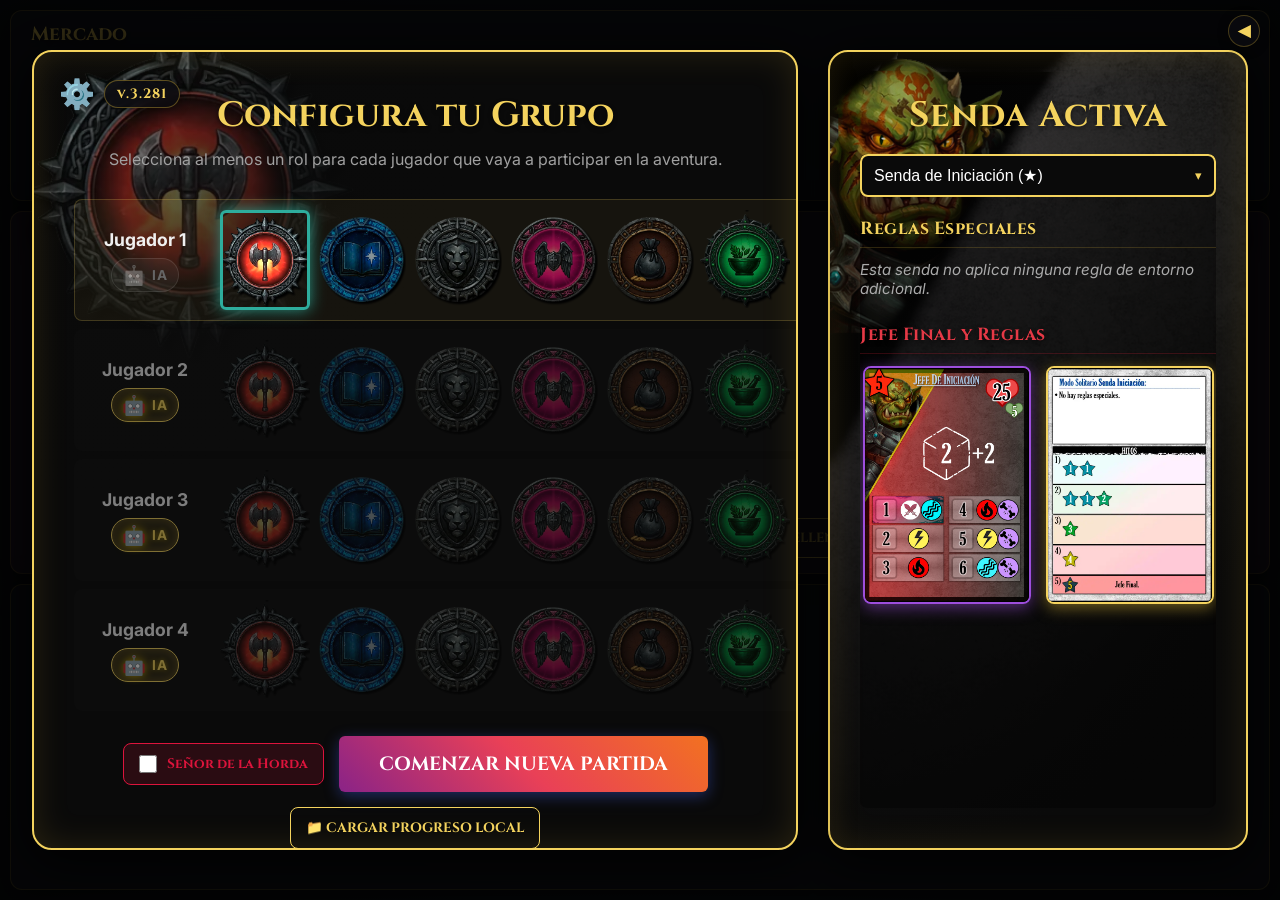
==== commit 60cae762: "UI: Igualar la altura del botón Señor de la Horda con los botones de Cargar partida" ====
--- a/index.html
+++ b/index.html
@@ -437,8 +437,8 @@
                 </div>
             </div>
 
-            <div id="setup-start-buttons" style="display: flex; flex-direction: row; flex-wrap: wrap; gap: 15px; margin-top: 25px; justify-content: center;">
-                <label id="lbl-horde-lord" style="cursor: pointer; display: flex; align-items: center; gap: 10px; background: rgba(220, 20, 60, 0.15); border: 1px solid crimson; padding: 10px 20px; border-radius: 8px; color: crimson; font-weight: bold; font-family: 'Cinzel', serif; transition: all 0.3s;">
+            <div id="setup-start-buttons" style="display: flex; flex-direction: row; flex-wrap: wrap; gap: 15px; margin-top: 25px; justify-content: center; align-items: center;">
+                <label id="lbl-horde-lord" style="cursor: pointer; display: flex; align-items: center; justify-content: center; gap: 10px; background: rgba(220, 20, 60, 0.15); border: 1px solid crimson; padding: 0 15px; height: 42px; font-size: 0.85rem; border-radius: 8px; color: crimson; font-weight: bold; font-family: 'Cinzel', serif; transition: all 0.3s; box-sizing: border-box;">
                         <input type="checkbox" id="toggle-horde-lord" style="accent-color: crimson; width: 18px; height: 18px; cursor: pointer;">
                         Señor de la Horda
                     </label>
@@ -447,10 +447,10 @@
                     Comenzar Nueva Partida
                 </button>
                 <button id="btn-load-game" class="btn primary"
-                    style="display: none; padding: 10px; font-size: 0.85rem; font-family: 'Cinzel', serif; background: linear-gradient(45deg, #1f6b45, #2ecc71); box-shadow: 0 0 15px rgba(46, 204, 113, 0.5);">
-                    &#128190; Continuar Partida Guardada
+                    style="display: none; padding: 0 15px; height: 42px; font-size: 0.85rem; font-family: 'Cinzel', serif; background: linear-gradient(45deg, #1f6b45, #2ecc71); box-shadow: 0 0 15px rgba(46, 204, 113, 0.5);">
+                    &#128190; Continuar partida
                 </button>
-                <button id="btn-load-file" class="btn secondary" style="padding: 10px; font-size: 0.85rem; font-family: 'Cinzel', serif; border: 1px solid var(--gold); border-radius: 8px;">
+                <button id="btn-load-file" class="btn secondary" style="padding: 0 15px; height: 42px; font-size: 0.85rem; font-family: 'Cinzel', serif; border: 1px solid var(--gold); border-radius: 8px;">
                     📁 Cargar Progreso Local
                 </button>
                 <input type="file" id="input-load-file" accept=".json" style="display: none;">
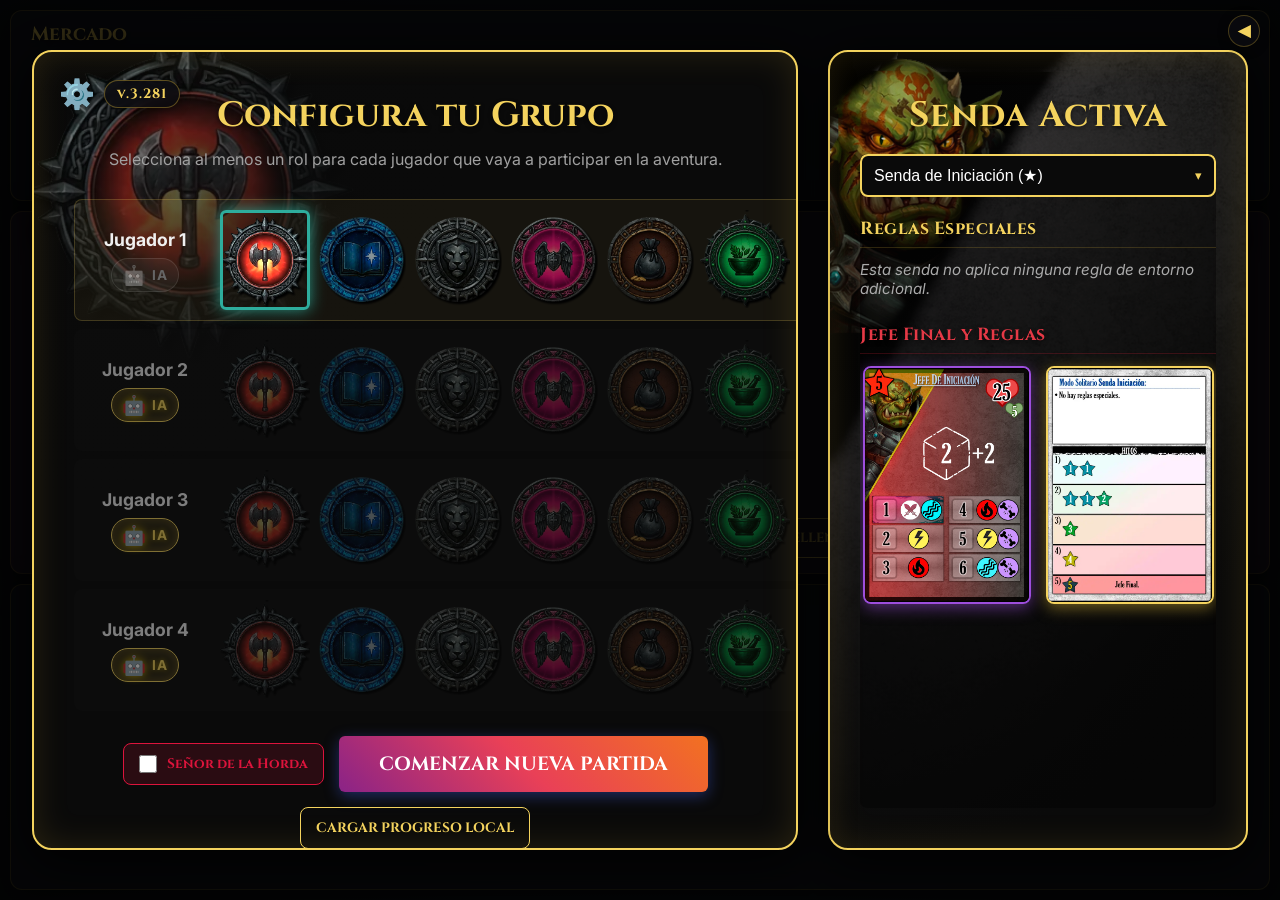
==== commit 73ef8655: "UI: Eliminar emojis de los botones de cargar progreso (btn-load-game y btn-load-file)" ====
--- a/index.html
+++ b/index.html
@@ -448,10 +448,10 @@
                 </button>
                 <button id="btn-load-game" class="btn primary"
                     style="display: none; padding: 0 15px; height: 42px; font-size: 0.85rem; font-family: 'Cinzel', serif; background: linear-gradient(45deg, #1f6b45, #2ecc71); box-shadow: 0 0 15px rgba(46, 204, 113, 0.5);">
-                    &#128190; Continuar partida
+                    Continuar partida
                 </button>
                 <button id="btn-load-file" class="btn secondary" style="padding: 0 15px; height: 42px; font-size: 0.85rem; font-family: 'Cinzel', serif; border: 1px solid var(--gold); border-radius: 8px;">
-                    📁 Cargar Progreso Local
+                    Cargar Progreso Local
                 </button>
                 <input type="file" id="input-load-file" accept=".json" style="display: none;">
             </div>
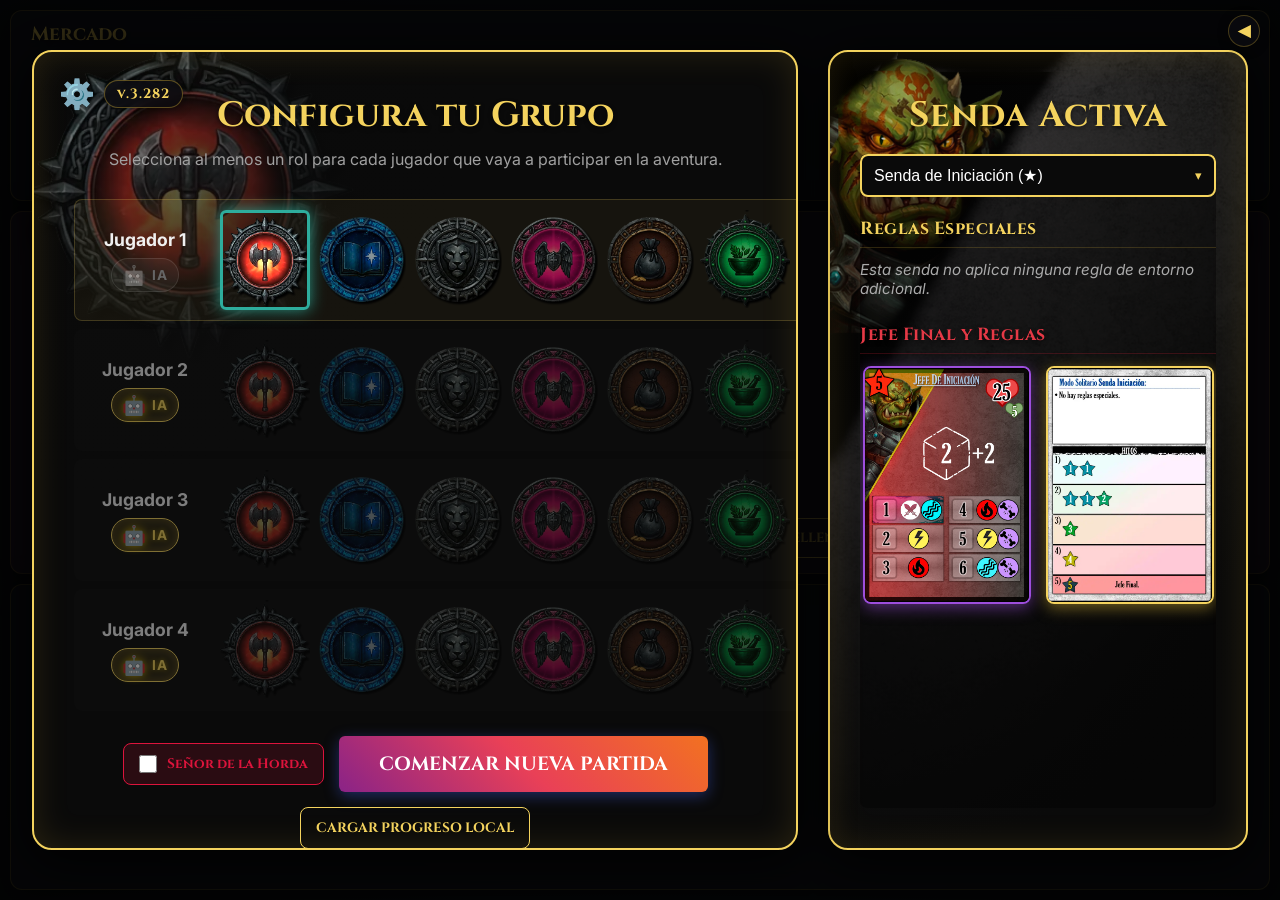
==== commit ff3487eb: "chore: Incrementar versión a 3.282" ====
--- a/index.html
+++ b/index.html
@@ -5,12 +5,12 @@
     <meta charset="UTF-8">
     <meta name="viewport" content="width=device-width, initial-scale=1.0">
     <title>Malditos Goblins</title>
-    <link rel="stylesheet" href="css/style.css?v=3.281">
+    <link rel="stylesheet" href="css/style.css?v=3.282">
 
     <link rel="icon" type="image/png" href="assets/g1.png">
     <link href="https://fonts.googleapis.com/css2?family=Cinzel:wght@400;700&family=Inter:wght@300;400;600&display=swap"
         rel="stylesheet">
-    <script src="js/database.js?v=3.281"></script>
+    <script src="js/database.js?v=3.282"></script>
 
     <style>
         #hl-summon-buttons img,
@@ -154,27 +154,27 @@
                     </button>
                     <div style="width: 10px; background: transparent; margin: 0; flex: 0 0 auto;"></div>
                     <button class="btn secondary hl-summon-btn" data-level="boss_cazador" style="border-color: #ff3366; color: #ff3366; background: rgba(255,51,102,0.15); font-weight: bold; flex: 0 0 auto; font-size: 1.05rem; padding: 4px 6px; display: flex; flex-direction: column; align-items: center; justify-content: center; gap: 5px;">
-                        <img src="assets/Monstruos/Jefes/t5_El-Cazador.webp" style="height: 125px; object-fit: contain;">
+                        <img src="assets/Monstruos/Jefes/t5_El-Cazador.jpg" style="height: 125px; object-fit: contain;">
                         <span><span class="cost-text">15</span> PR</span>
                     </button>
                     <button class="btn secondary hl-summon-btn" data-level="boss_recaudador" style="border-color: #ff3366; color: #ff3366; background: rgba(255,51,102,0.15); font-weight: bold; flex: 0 0 auto; font-size: 1.05rem; padding: 4px 6px; display: flex; flex-direction: column; align-items: center; justify-content: center; gap: 5px;">
-                        <img src="assets/Monstruos/Jefes/t5_Gran-Recaudador.webp" style="height: 125px; object-fit: contain;">
+                        <img src="assets/Monstruos/Jefes/t5_Gran-Recaudador.jpg" style="height: 125px; object-fit: contain;">
                         <span><span class="cost-text">17</span> PR</span>
                     </button>
                     <button class="btn secondary hl-summon-btn" data-level="boss_rey_brujo" style="border-color: #ff3366; color: #ff3366; background: rgba(255,51,102,0.15); font-weight: bold; flex: 0 0 auto; font-size: 1.05rem; padding: 4px 6px; display: flex; flex-direction: column; align-items: center; justify-content: center; gap: 5px;">
-                        <img src="assets/Monstruos/Jefes/t5_Rey-Brujo.webp" style="height: 125px; object-fit: contain;">
+                        <img src="assets/Monstruos/Jefes/t5_Rey-Brujo.jpg" style="height: 125px; object-fit: contain;">
                         <span><span class="cost-text">18</span> PR</span>
                     </button>
                     <button class="btn secondary hl-summon-btn" data-level="boss_piromante" style="border-color: #ff3366; color: #ff3366; background: rgba(255,51,102,0.15); font-weight: bold; flex: 0 0 auto; font-size: 1.05rem; padding: 4px 6px; display: flex; flex-direction: column; align-items: center; justify-content: center; gap: 5px;">
-                        <img src="assets/Monstruos/Jefes/t5_El-Piromante.webp" style="height: 125px; object-fit: contain;">
+                        <img src="assets/Monstruos/Jefes/t5_El-Piromante.jpg" style="height: 125px; object-fit: contain;">
                         <span><span class="cost-text">18</span> PR</span>
                     </button>
                     <button class="btn secondary hl-summon-btn" data-level="boss_guerrero" style="border-color: #ff3366; color: #ff3366; background: rgba(255,51,102,0.15); font-weight: bold; flex: 0 0 auto; font-size: 1.05rem; padding: 4px 6px; display: flex; flex-direction: column; align-items: center; justify-content: center; gap: 5px;">
-                        <img src="assets/Monstruos/Jefes/t5_Señor-de-la-Guerra.webp" style="height: 125px; object-fit: contain;">
+                        <img src="assets/Monstruos/Jefes/t5_Señor-de-la-Guerra.jpg" style="height: 125px; object-fit: contain;">
                         <span><span class="cost-text">19</span> PR</span>
                     </button>
                     <button class="btn secondary hl-summon-btn" data-level="boss_la_madre" style="border-color: #ff3366; color: #ff3366; background: rgba(255,51,102,0.15); font-weight: bold; flex: 0 0 auto; font-size: 1.05rem; padding: 4px 6px; display: flex; flex-direction: column; align-items: center; justify-content: center; gap: 5px;">
-                        <img src="assets/Monstruos/Jefes/t5_La-Madre.webp" style="height: 125px; object-fit: contain;">
+                        <img src="assets/Monstruos/Jefes/t5_La-Madre.jpg" style="height: 125px; object-fit: contain;">
                         <span><span class="cost-text">21</span> PR</span>
                     </button>
                     
@@ -204,7 +204,7 @@
                         <span><span class="upg-cost-text">1</span> PR</span>
                     </button>
                     <button class="btn secondary hl-upgrade-btn" data-upgrade="tembleque" title="Imbuir Tembleque (Tembleque al impactar)" style="border-color: #ff9900; color: #ff9900; background: rgba(255,153,0,0.1); flex: 0 0 auto; font-size: 1.05rem; padding: 4px 6px; display: flex; flex-direction: column; align-items: center; justify-content: center; gap: 5px;">
-                        <span style="font-size: 54px; line-height: 125px; display: inline-block;">🧊</span>
+                        <span style="font-size: 54px; line-height: 125px; display: inline-block;">❄️</span>
                         <span><span class="upg-cost-text">2</span> PR</span>
                     </button>
 
@@ -401,7 +401,7 @@
 
                 <div id="game-version-badge"
                     style="position: absolute; top: 28px; left: 70px; z-index: 10; font-family: 'Cinzel', serif; font-size: 0.85rem; font-weight: bold; color: var(--gold); background: rgba(10, 10, 15, 0.8); padding: 4px 12px; border: 1px solid rgba(212, 175, 55, 0.4); border-radius: 20px; box-shadow: 0 2px 10px rgba(0,0,0,0.5); backdrop-filter: blur(5px); letter-spacing: 1px;">
-                    v.3.281
+                    v.3.282
                 </div>
 
                 <h2 class="setup-title" style="margin-top: 0; margin-bottom: 10px; font-size: 2.2rem; text-align: center;">Configura tu Grupo</h2>
@@ -1002,14 +1002,14 @@
         </div>
     </div>
 
-    <script src="js/GameState.js?v=3.281"></script>
-    <script src="js/UIManager.js?v=3.281"></script>
-    <script src="js/DragDropManager.js?v=3.281"></script>
-    <script src="js/CombatManager.js?v=3.281"></script>
-    <script src="js/BotManager.js?v=3.281"></script>
-    <script src="js/ReportGenerator.js?v=3.281"></script>
-    <script src="js/HordeLordAI.js?v=3.281"></script>
-    <script src="js/app.js?v=3.281"></script>
+    <script src="js/GameState.js?v=3.282"></script>
+    <script src="js/UIManager.js?v=3.282"></script>
+    <script src="js/DragDropManager.js?v=3.282"></script>
+    <script src="js/CombatManager.js?v=3.282"></script>
+    <script src="js/BotManager.js?v=3.282"></script>
+    <script src="js/ReportGenerator.js?v=3.282"></script>
+    <script src="js/HordeLordAI.js?v=3.282"></script>
+    <script src="js/app.js?v=3.282"></script>
     <!-- DEBUG COMBAT MODAL -->
     <div id="debug-combat-modal" class="hidden" style="position: fixed; top: 60px; right: 20px; width: 550px; max-height: 85vh; overflow: hidden; display: flex; flex-direction: column; text-align: left; border: 2px solid #ff3366; background: rgba(15, 10, 25, 0.95); box-shadow: 0 0 40px rgba(255, 51, 102, 0.4); border-radius: 15px; padding: 20px; z-index: 99999; backdrop-filter: blur(5px);">
         <div id="debug-combat-header" style="display: flex; justify-content: space-between; align-items: center; cursor: grab; padding-bottom: 5px; border-bottom: 1px solid rgba(255, 51, 102, 0.3);">
